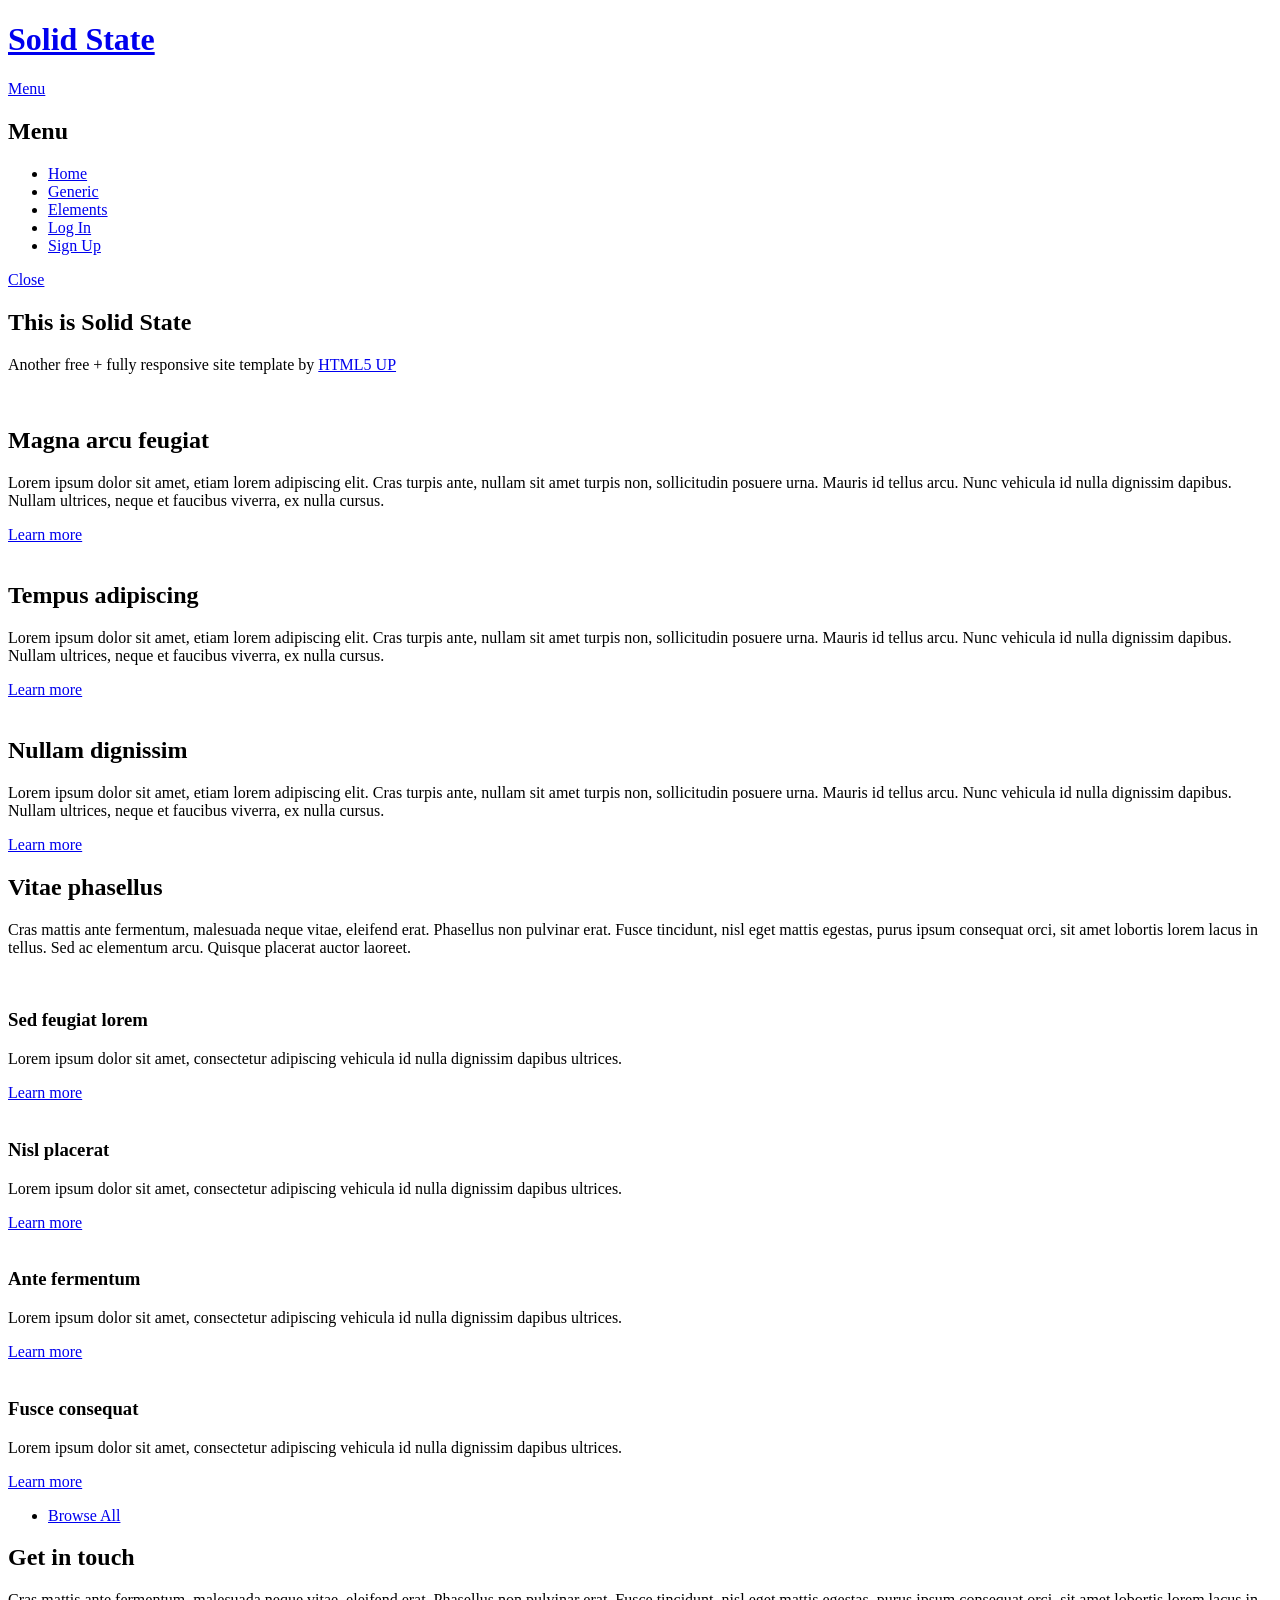
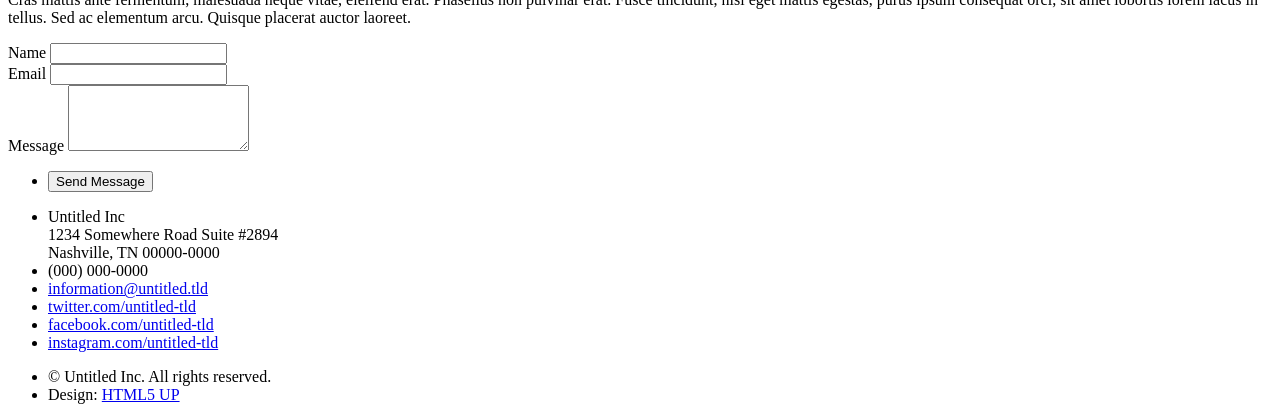
==== index.html @ f54aa900 "HTML5 UP Template hinzugefügt" ====
<!DOCTYPE HTML>
<!--
	Solid State by HTML5 UP
	html5up.net | @ajlkn
	Free for personal and commercial use under the CCA 3.0 license (html5up.net/license)
-->
<html>
	<head>
		<title>Solid State by HTML5 UP</title>
		<meta charset="utf-8" />
		<meta name="viewport" content="width=device-width, initial-scale=1, user-scalable=no" />
		<link rel="stylesheet" href="assets/css/main.css" />
		<noscript><link rel="stylesheet" href="assets/css/noscript.css" /></noscript>
	</head>
	<body class="is-preload">

		<!-- Page Wrapper -->
			<div id="page-wrapper">

				<!-- Header -->
					<header id="header" class="alt">
						<h1><a href="index.html">Solid State</a></h1>
						<nav>
							<a href="#menu">Menu</a>
						</nav>
					</header>

				<!-- Menu -->
					<nav id="menu">
						<div class="inner">
							<h2>Menu</h2>
							<ul class="links">
								<li><a href="index.html">Home</a></li>
								<li><a href="generic.html">Generic</a></li>
								<li><a href="elements.html">Elements</a></li>
								<li><a href="#">Log In</a></li>
								<li><a href="#">Sign Up</a></li>
							</ul>
							<a href="#" class="close">Close</a>
						</div>
					</nav>

				<!-- Banner -->
					<section id="banner">
						<div class="inner">
							<div class="logo"><span class="icon fa-gem"></span></div>
							<h2>This is Solid State</h2>
							<p>Another free + fully responsive site template by <a href="http://html5up.net">HTML5 UP</a></p>
						</div>
					</section>

				<!-- Wrapper -->
					<section id="wrapper">

						<!-- One -->
							<section id="one" class="wrapper spotlight style1">
								<div class="inner">
									<a href="#" class="image"><img src="images/pic01.jpg" alt="" /></a>
									<div class="content">
										<h2 class="major">Magna arcu feugiat</h2>
										<p>Lorem ipsum dolor sit amet, etiam lorem adipiscing elit. Cras turpis ante, nullam sit amet turpis non, sollicitudin posuere urna. Mauris id tellus arcu. Nunc vehicula id nulla dignissim dapibus. Nullam ultrices, neque et faucibus viverra, ex nulla cursus.</p>
										<a href="#" class="special">Learn more</a>
									</div>
								</div>
							</section>

						<!-- Two -->
							<section id="two" class="wrapper alt spotlight style2">
								<div class="inner">
									<a href="#" class="image"><img src="images/pic02.jpg" alt="" /></a>
									<div class="content">
										<h2 class="major">Tempus adipiscing</h2>
										<p>Lorem ipsum dolor sit amet, etiam lorem adipiscing elit. Cras turpis ante, nullam sit amet turpis non, sollicitudin posuere urna. Mauris id tellus arcu. Nunc vehicula id nulla dignissim dapibus. Nullam ultrices, neque et faucibus viverra, ex nulla cursus.</p>
										<a href="#" class="special">Learn more</a>
									</div>
								</div>
							</section>

						<!-- Three -->
							<section id="three" class="wrapper spotlight style3">
								<div class="inner">
									<a href="#" class="image"><img src="images/pic03.jpg" alt="" /></a>
									<div class="content">
										<h2 class="major">Nullam dignissim</h2>
										<p>Lorem ipsum dolor sit amet, etiam lorem adipiscing elit. Cras turpis ante, nullam sit amet turpis non, sollicitudin posuere urna. Mauris id tellus arcu. Nunc vehicula id nulla dignissim dapibus. Nullam ultrices, neque et faucibus viverra, ex nulla cursus.</p>
										<a href="#" class="special">Learn more</a>
									</div>
								</div>
							</section>

						<!-- Four -->
							<section id="four" class="wrapper alt style1">
								<div class="inner">
									<h2 class="major">Vitae phasellus</h2>
									<p>Cras mattis ante fermentum, malesuada neque vitae, eleifend erat. Phasellus non pulvinar erat. Fusce tincidunt, nisl eget mattis egestas, purus ipsum consequat orci, sit amet lobortis lorem lacus in tellus. Sed ac elementum arcu. Quisque placerat auctor laoreet.</p>
									<section class="features">
										<article>
											<a href="#" class="image"><img src="images/pic04.jpg" alt="" /></a>
											<h3 class="major">Sed feugiat lorem</h3>
											<p>Lorem ipsum dolor sit amet, consectetur adipiscing vehicula id nulla dignissim dapibus ultrices.</p>
											<a href="#" class="special">Learn more</a>
										</article>
										<article>
											<a href="#" class="image"><img src="images/pic05.jpg" alt="" /></a>
											<h3 class="major">Nisl placerat</h3>
											<p>Lorem ipsum dolor sit amet, consectetur adipiscing vehicula id nulla dignissim dapibus ultrices.</p>
											<a href="#" class="special">Learn more</a>
										</article>
										<article>
											<a href="#" class="image"><img src="images/pic06.jpg" alt="" /></a>
											<h3 class="major">Ante fermentum</h3>
											<p>Lorem ipsum dolor sit amet, consectetur adipiscing vehicula id nulla dignissim dapibus ultrices.</p>
											<a href="#" class="special">Learn more</a>
										</article>
										<article>
											<a href="#" class="image"><img src="images/pic07.jpg" alt="" /></a>
											<h3 class="major">Fusce consequat</h3>
											<p>Lorem ipsum dolor sit amet, consectetur adipiscing vehicula id nulla dignissim dapibus ultrices.</p>
											<a href="#" class="special">Learn more</a>
										</article>
									</section>
									<ul class="actions">
										<li><a href="#" class="button">Browse All</a></li>
									</ul>
								</div>
							</section>

					</section>

				<!-- Footer -->
					<section id="footer">
						<div class="inner">
							<h2 class="major">Get in touch</h2>
							<p>Cras mattis ante fermentum, malesuada neque vitae, eleifend erat. Phasellus non pulvinar erat. Fusce tincidunt, nisl eget mattis egestas, purus ipsum consequat orci, sit amet lobortis lorem lacus in tellus. Sed ac elementum arcu. Quisque placerat auctor laoreet.</p>
							<form method="post" action="#">
								<div class="fields">
									<div class="field">
										<label for="name">Name</label>
										<input type="text" name="name" id="name" />
									</div>
									<div class="field">
										<label for="email">Email</label>
										<input type="email" name="email" id="email" />
									</div>
									<div class="field">
										<label for="message">Message</label>
										<textarea name="message" id="message" rows="4"></textarea>
									</div>
								</div>
								<ul class="actions">
									<li><input type="submit" value="Send Message" /></li>
								</ul>
							</form>
							<ul class="contact">
								<li class="icon solid fa-home">
									Untitled Inc<br />
									1234 Somewhere Road Suite #2894<br />
									Nashville, TN 00000-0000
								</li>
								<li class="icon solid fa-phone">(000) 000-0000</li>
								<li class="icon solid fa-envelope"><a href="#">information@untitled.tld</a></li>
								<li class="icon brands fa-twitter"><a href="#">twitter.com/untitled-tld</a></li>
								<li class="icon brands fa-facebook-f"><a href="#">facebook.com/untitled-tld</a></li>
								<li class="icon brands fa-instagram"><a href="#">instagram.com/untitled-tld</a></li>
							</ul>
							<ul class="copyright">
								<li>&copy; Untitled Inc. All rights reserved.</li><li>Design: <a href="http://html5up.net">HTML5 UP</a></li>
							</ul>
						</div>
					</section>

			</div>

		<!-- Scripts -->
			<script src="assets/js/jquery.min.js"></script>
			<script src="assets/js/jquery.scrollex.min.js"></script>
			<script src="assets/js/browser.min.js"></script>
			<script src="assets/js/breakpoints.min.js"></script>
			<script src="assets/js/util.js"></script>
			<script src="assets/js/main.js"></script>

	</body>
</html>
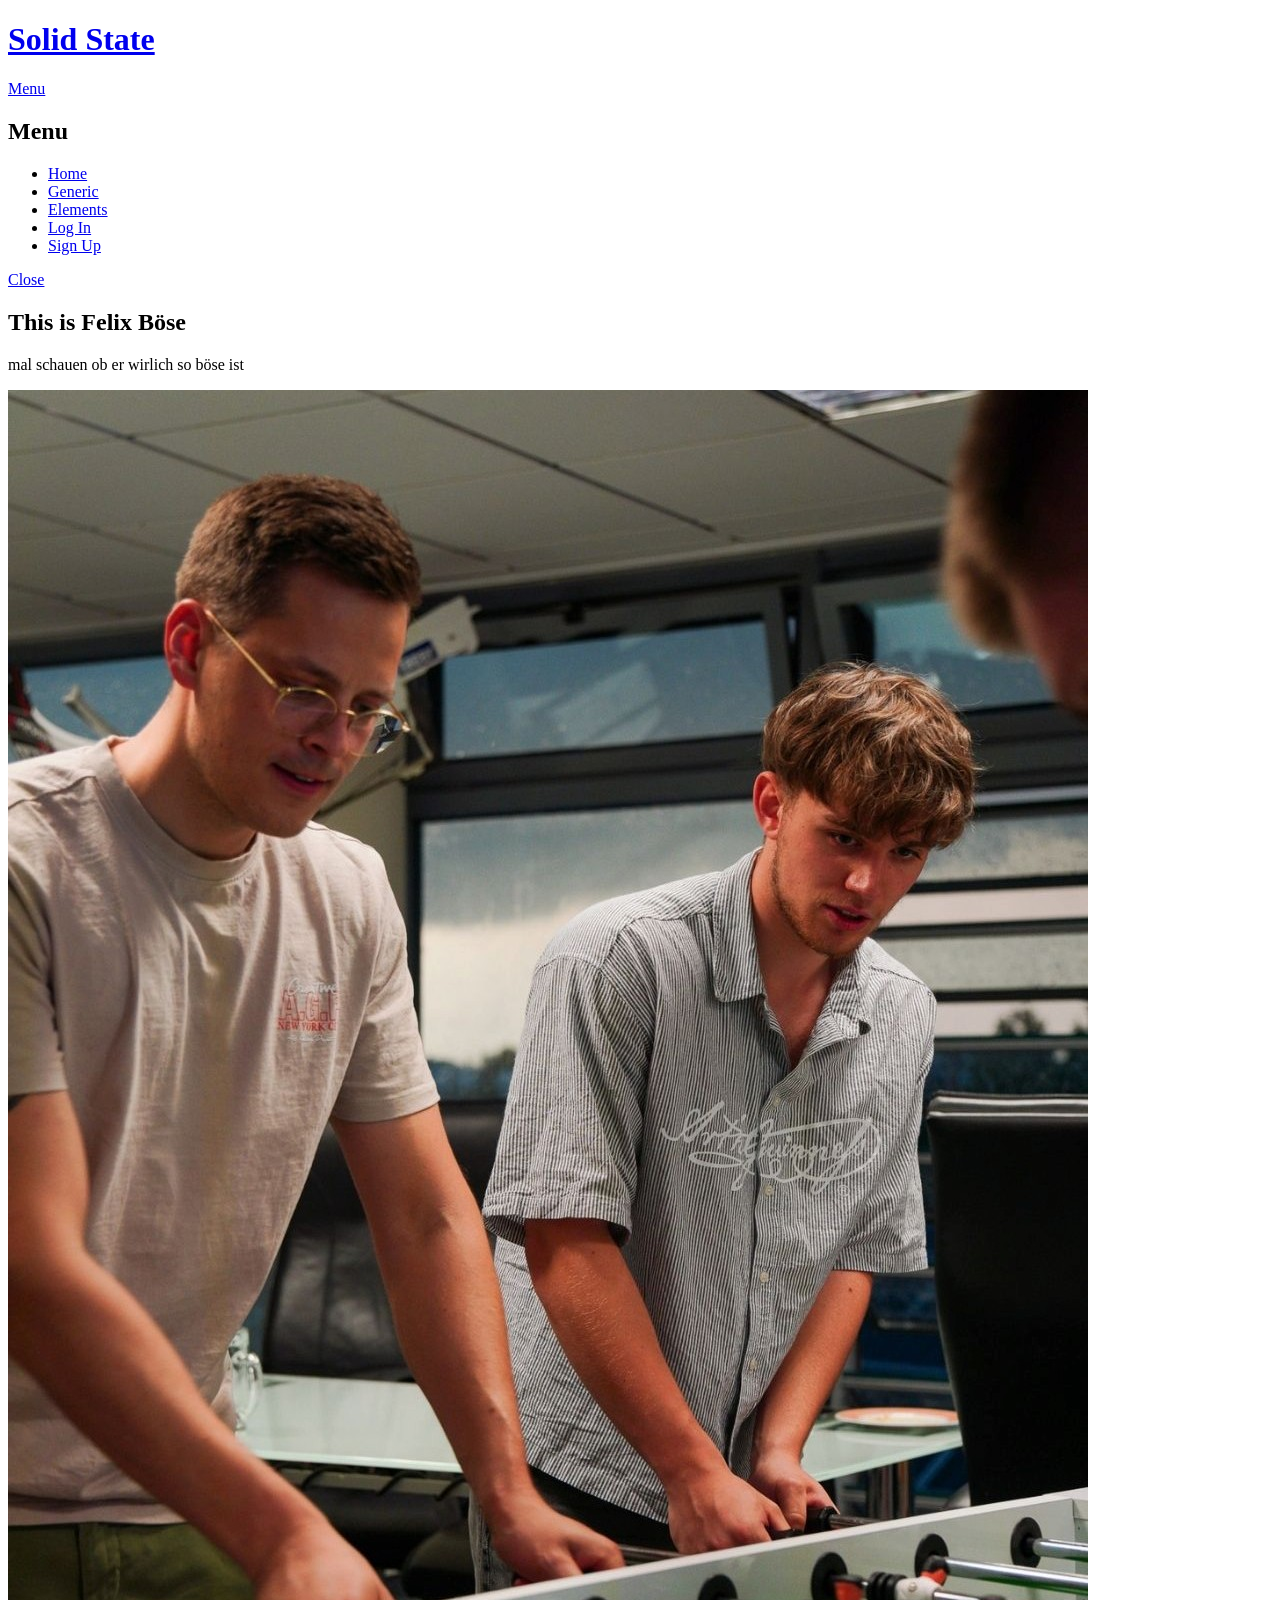
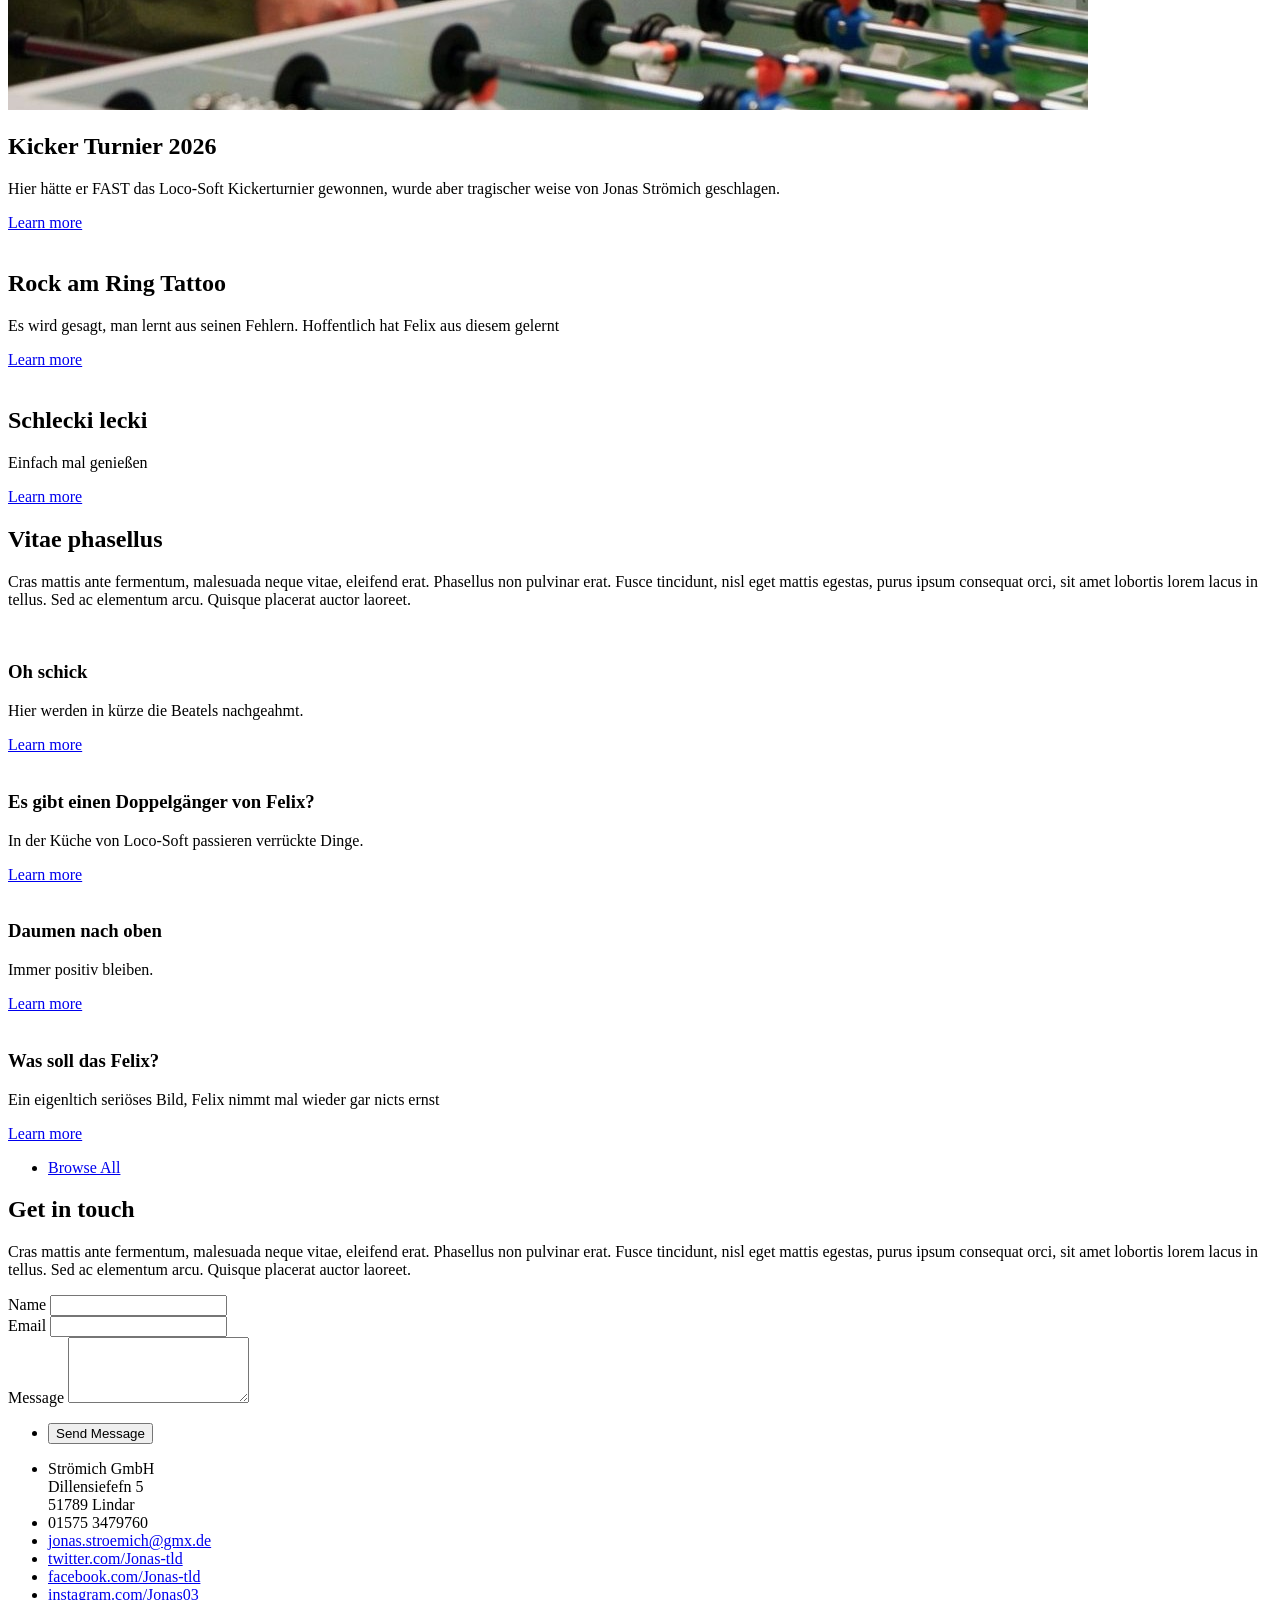
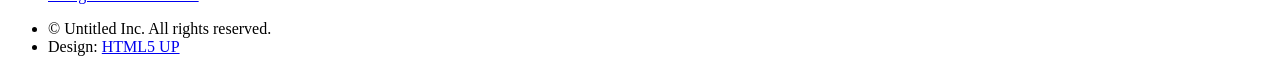
==== commit ea0458f4: "Meine Website um Felix aktualisiert" ====
--- a/index.html
+++ b/index.html
@@ -44,8 +44,8 @@
 					<section id="banner">
 						<div class="inner">
 							<div class="logo"><span class="icon fa-gem"></span></div>
-							<h2>This is Solid State</h2>
-							<p>Another free + fully responsive site template by <a href="http://html5up.net">HTML5 UP</a></p>
+							<h2>This is Felix Böse</h2>
+							<p>mal schauen ob er wirlich so böse ist </a></p>
 						</div>
 					</section>
 
@@ -55,10 +55,10 @@
 						<!-- One -->
 							<section id="one" class="wrapper spotlight style1">
 								<div class="inner">
-									<a href="#" class="image"><img src="images/pic01.jpg" alt="" /></a>
+									<a href="#" class="image"><img src="images/kicker.jpeg" alt="" /></a>
 									<div class="content">
-										<h2 class="major">Magna arcu feugiat</h2>
-										<p>Lorem ipsum dolor sit amet, etiam lorem adipiscing elit. Cras turpis ante, nullam sit amet turpis non, sollicitudin posuere urna. Mauris id tellus arcu. Nunc vehicula id nulla dignissim dapibus. Nullam ultrices, neque et faucibus viverra, ex nulla cursus.</p>
+										<h2 class="major">Kicker Turnier 2026</h2>
+										<p>Hier hätte er FAST das Loco-Soft Kickerturnier gewonnen, wurde aber tragischer weise von Jonas Strömich geschlagen.</p>
 										<a href="#" class="special">Learn more</a>
 									</div>
 								</div>
@@ -67,10 +67,10 @@
 						<!-- Two -->
 							<section id="two" class="wrapper alt spotlight style2">
 								<div class="inner">
-									<a href="#" class="image"><img src="images/pic02.jpg" alt="" /></a>
+									<a href="#" class="image"><img src="images/tatto.jpg" alt="" /></a>
 									<div class="content">
-										<h2 class="major">Tempus adipiscing</h2>
-										<p>Lorem ipsum dolor sit amet, etiam lorem adipiscing elit. Cras turpis ante, nullam sit amet turpis non, sollicitudin posuere urna. Mauris id tellus arcu. Nunc vehicula id nulla dignissim dapibus. Nullam ultrices, neque et faucibus viverra, ex nulla cursus.</p>
+										<h2 class="major">Rock am Ring Tattoo</h2>
+										<p>Es wird gesagt, man lernt aus seinen Fehlern. Hoffentlich hat Felix aus diesem gelernt</p>
 										<a href="#" class="special">Learn more</a>
 									</div>
 								</div>
@@ -79,10 +79,10 @@
 						<!-- Three -->
 							<section id="three" class="wrapper spotlight style3">
 								<div class="inner">
-									<a href="#" class="image"><img src="images/pic03.jpg" alt="" /></a>
+									<a href="#" class="image"><img src="images/schlecki.jpg" alt="" /></a>
 									<div class="content">
-										<h2 class="major">Nullam dignissim</h2>
-										<p>Lorem ipsum dolor sit amet, etiam lorem adipiscing elit. Cras turpis ante, nullam sit amet turpis non, sollicitudin posuere urna. Mauris id tellus arcu. Nunc vehicula id nulla dignissim dapibus. Nullam ultrices, neque et faucibus viverra, ex nulla cursus.</p>
+										<h2 class="major">Schlecki lecki</h2>
+										<p>Einfach mal genießen</p>
 										<a href="#" class="special">Learn more</a>
 									</div>
 								</div>
@@ -95,27 +95,27 @@
 									<p>Cras mattis ante fermentum, malesuada neque vitae, eleifend erat. Phasellus non pulvinar erat. Fusce tincidunt, nisl eget mattis egestas, purus ipsum consequat orci, sit amet lobortis lorem lacus in tellus. Sed ac elementum arcu. Quisque placerat auctor laoreet.</p>
 									<section class="features">
 										<article>
-											<a href="#" class="image"><img src="images/pic04.jpg" alt="" /></a>
-											<h3 class="major">Sed feugiat lorem</h3>
-											<p>Lorem ipsum dolor sit amet, consectetur adipiscing vehicula id nulla dignissim dapibus ultrices.</p>
+											<a href="#" class="image"><img src="images/green.jpg" alt="" /></a>
+											<h3 class="major">Oh schick</h3>
+											<p>Hier werden in kürze die Beatels nachgeahmt.</p>
 											<a href="#" class="special">Learn more</a>
 										</article>
 										<article>
-											<a href="#" class="image"><img src="images/pic05.jpg" alt="" /></a>
-											<h3 class="major">Nisl placerat</h3>
-											<p>Lorem ipsum dolor sit amet, consectetur adipiscing vehicula id nulla dignissim dapibus ultrices.</p>
+											<a href="#" class="image"><img src="images/küche.jpg" alt="" /></a>
+											<h3 class="major">Es gibt einen Doppelgänger von Felix?</h3>
+											<p>In der Küche von Loco-Soft passieren verrückte Dinge.</p>
 											<a href="#" class="special">Learn more</a>
 										</article>
 										<article>
-											<a href="#" class="image"><img src="images/pic06.jpg" alt="" /></a>
-											<h3 class="major">Ante fermentum</h3>
-											<p>Lorem ipsum dolor sit amet, consectetur adipiscing vehicula id nulla dignissim dapibus ultrices.</p>
+											<a href="#" class="image"><img src="images/daumen.jpg" alt="" /></a>
+											<h3 class="major">Daumen nach oben</h3>
+											<p>Immer positiv bleiben.</p>
 											<a href="#" class="special">Learn more</a>
 										</article>
 										<article>
-											<a href="#" class="image"><img src="images/pic07.jpg" alt="" /></a>
-											<h3 class="major">Fusce consequat</h3>
-											<p>Lorem ipsum dolor sit amet, consectetur adipiscing vehicula id nulla dignissim dapibus ultrices.</p>
+											<a href="#" class="image"><img src="images/weihnachten.jpg" alt="" /></a>
+											<h3 class="major">Was soll das Felix?</h3>
+											<p>Ein eigenltich seriöses Bild, Felix nimmt mal wieder gar nicts ernst</p>
 											<a href="#" class="special">Learn more</a>
 										</article>
 									</section>
@@ -153,15 +153,15 @@
 							</form>
 							<ul class="contact">
 								<li class="icon solid fa-home">
-									Untitled Inc<br />
-									1234 Somewhere Road Suite #2894<br />
-									Nashville, TN 00000-0000
+									Strömich GmbH<br />
+									Dillensiefefn 5<br />
+									51789 Lindar
 								</li>
-								<li class="icon solid fa-phone">(000) 000-0000</li>
-								<li class="icon solid fa-envelope"><a href="#">information@untitled.tld</a></li>
-								<li class="icon brands fa-twitter"><a href="#">twitter.com/untitled-tld</a></li>
-								<li class="icon brands fa-facebook-f"><a href="#">facebook.com/untitled-tld</a></li>
-								<li class="icon brands fa-instagram"><a href="#">instagram.com/untitled-tld</a></li>
+								<li class="icon solid fa-phone">01575 3479760</li>
+								<li class="icon solid fa-envelope"><a href="#">jonas.stroemich@gmx.de</a></li>
+								<li class="icon brands fa-twitter"><a href="#">twitter.com/Jonas-tld</a></li>
+								<li class="icon brands fa-facebook-f"><a href="#">facebook.com/Jonas-tld</a></li>
+								<li class="icon brands fa-instagram"><a href="#">instagram.com/Jonas03</a></li>
 							</ul>
 							<ul class="copyright">
 								<li>&copy; Untitled Inc. All rights reserved.</li><li>Design: <a href="http://html5up.net">HTML5 UP</a></li>
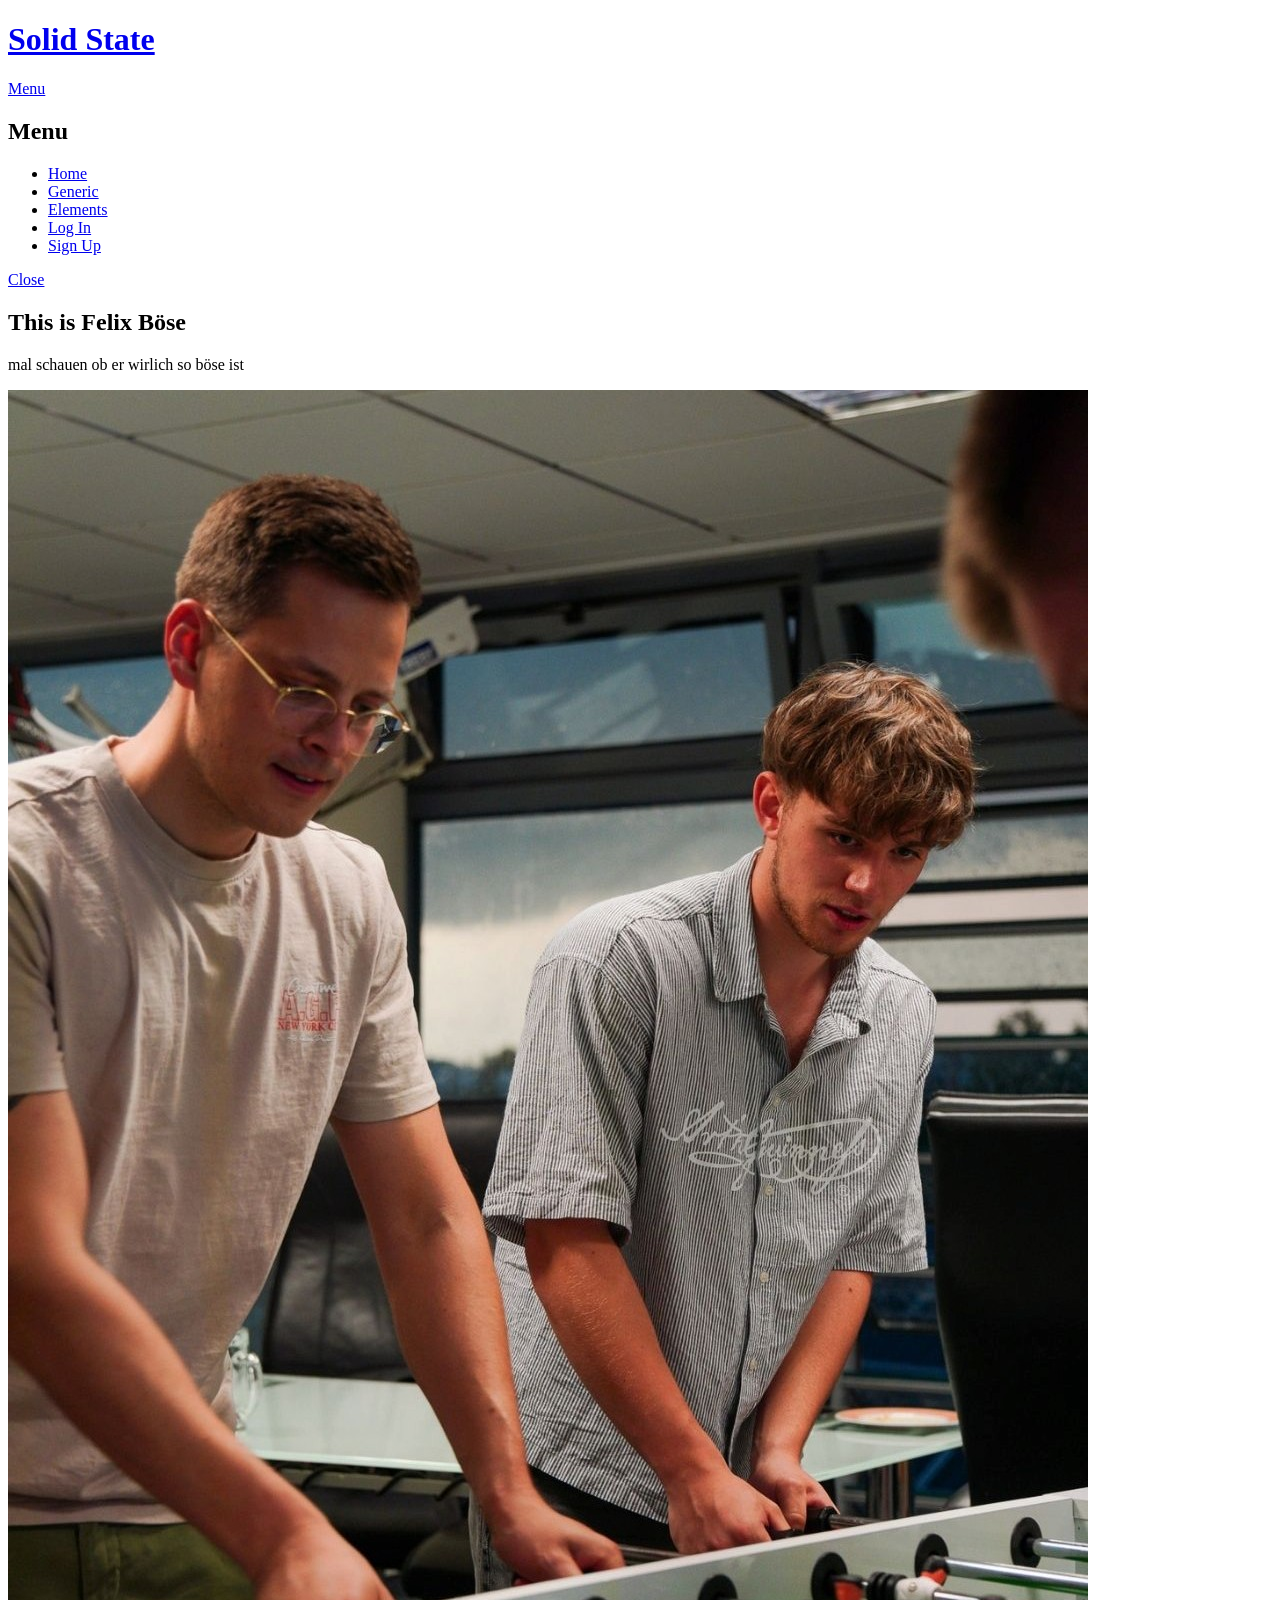
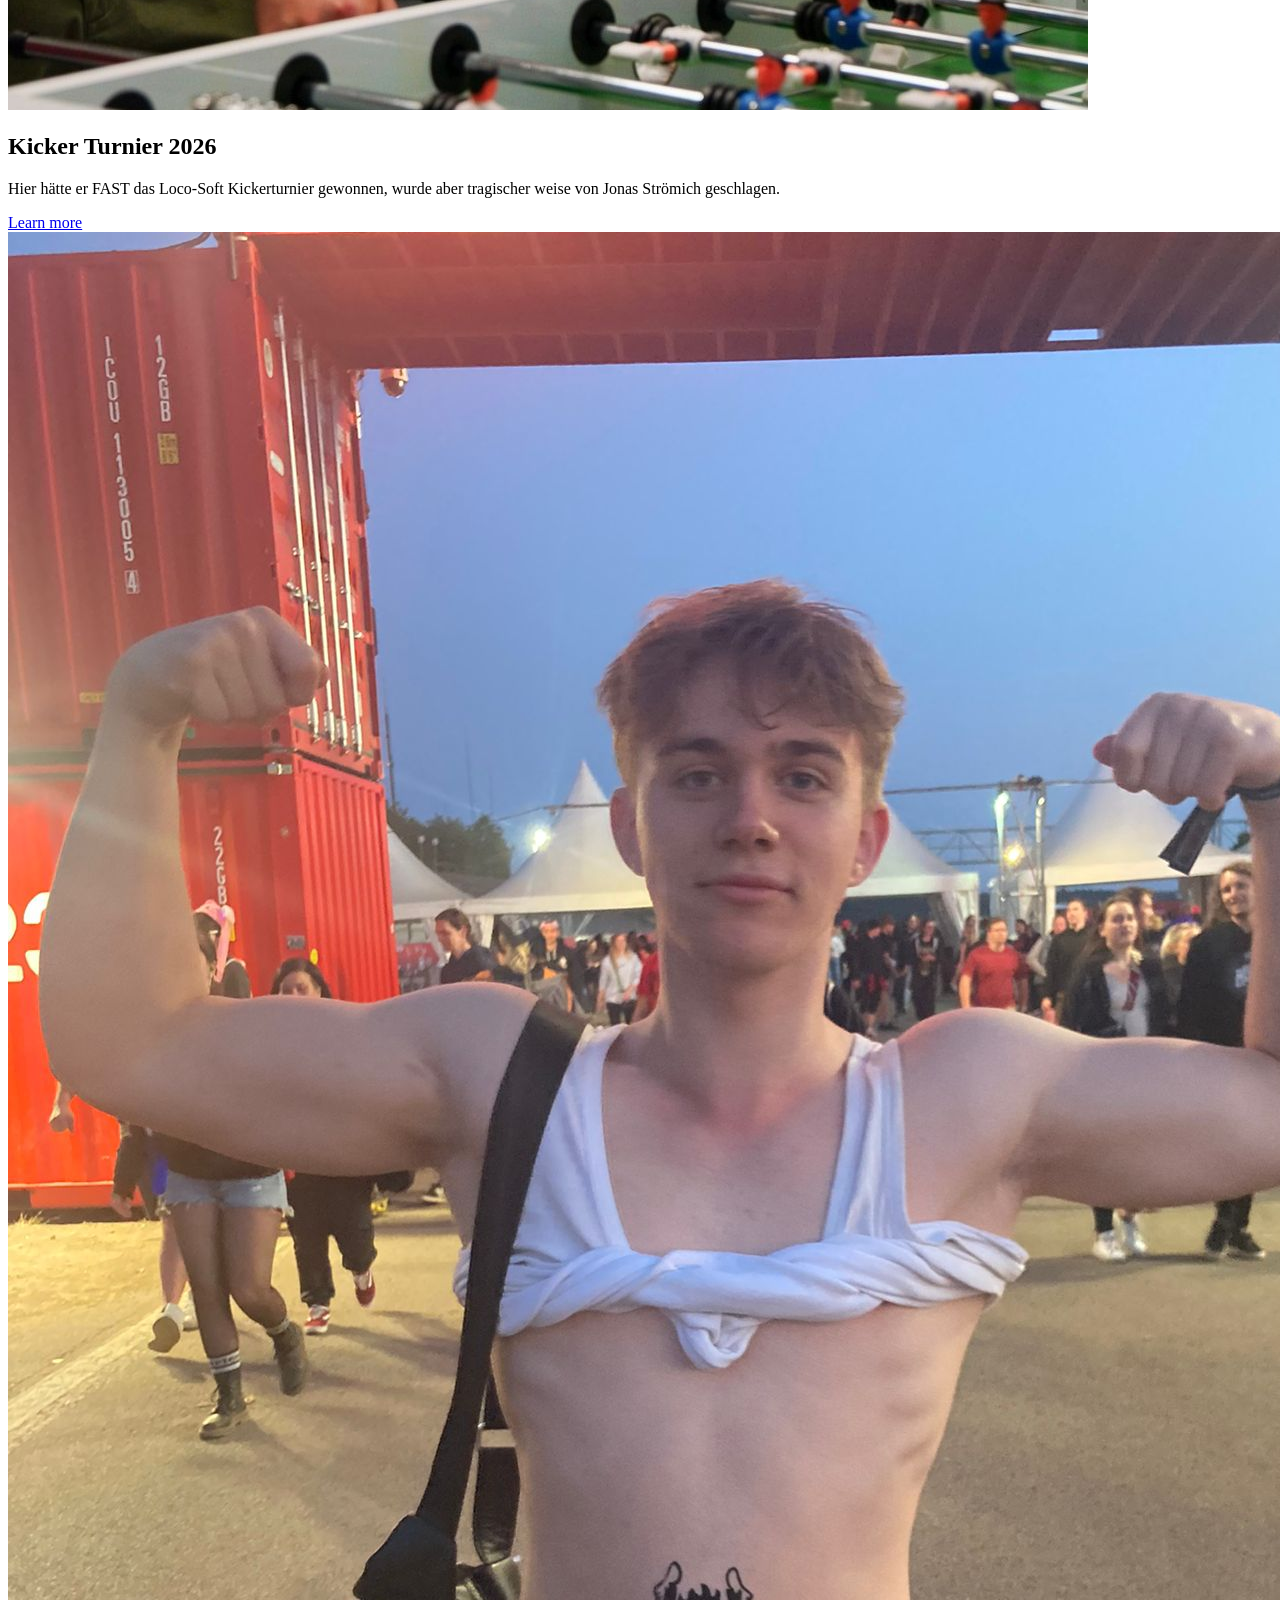
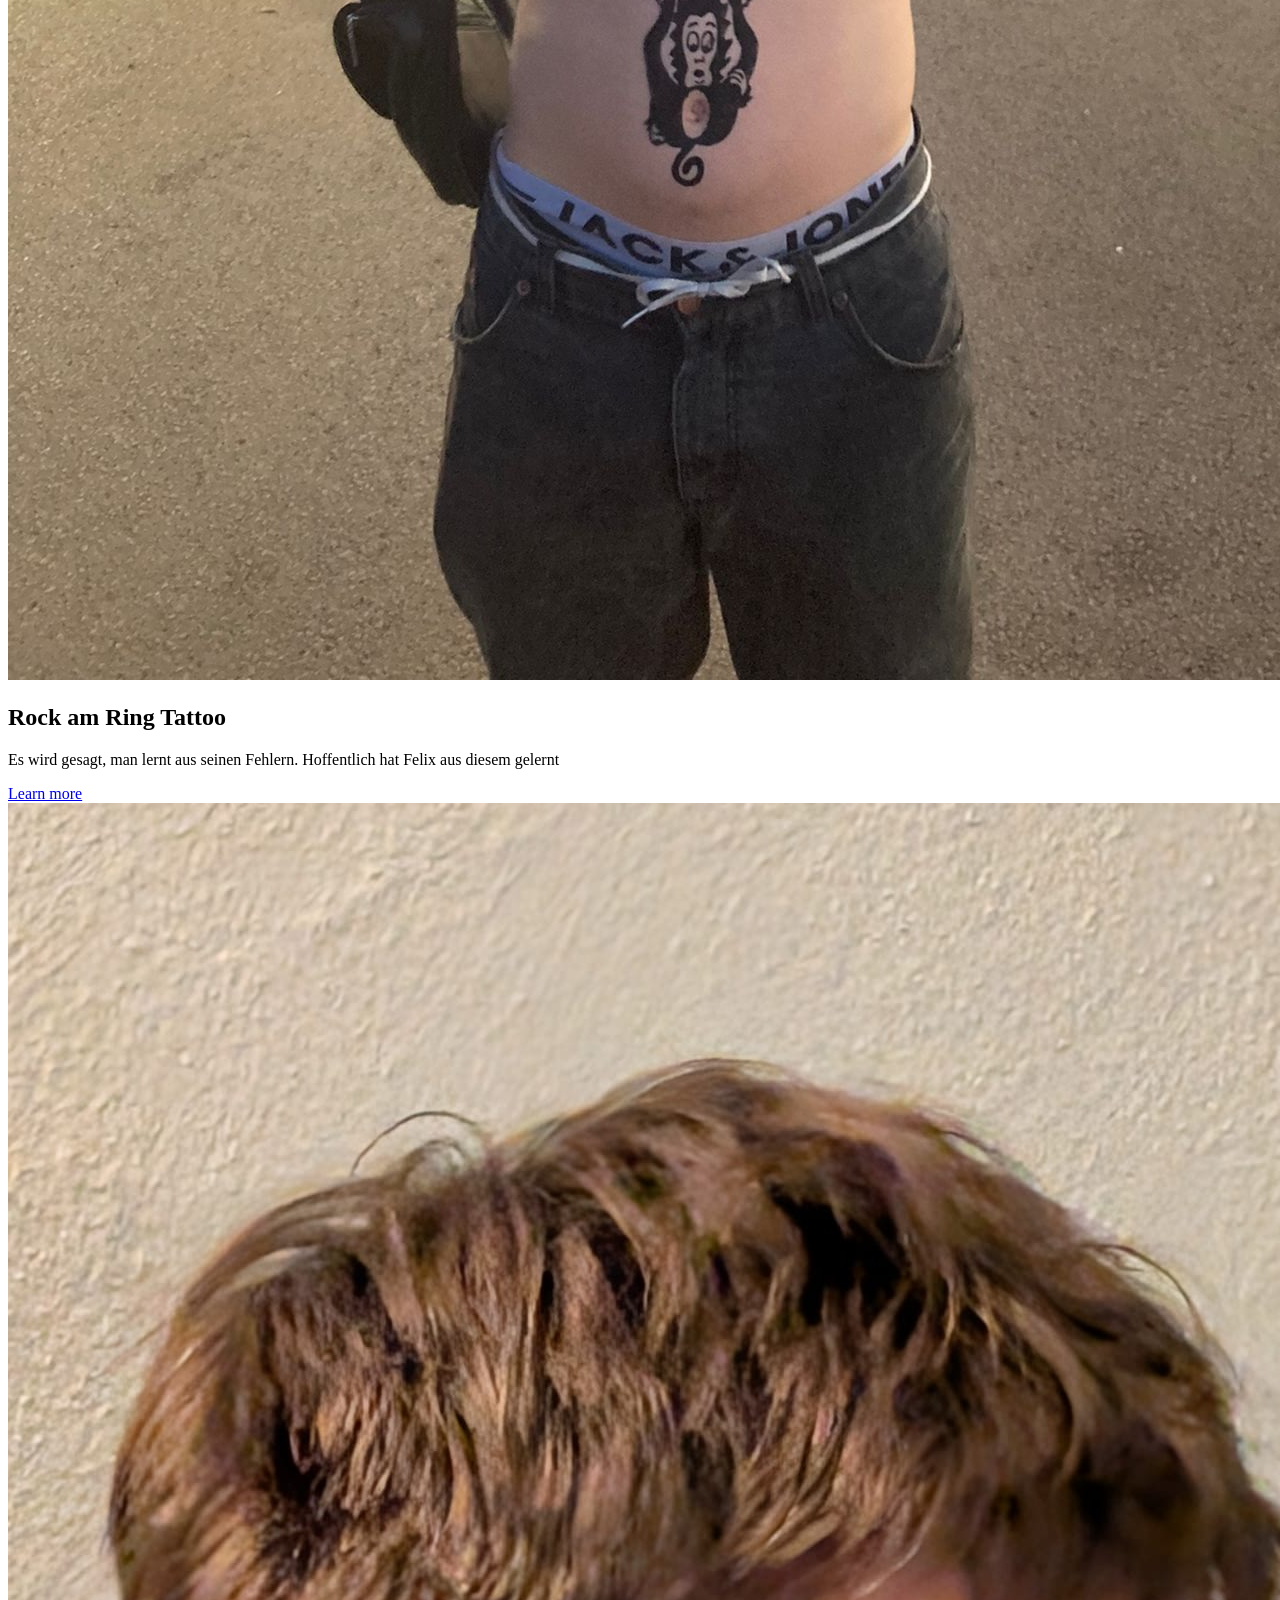
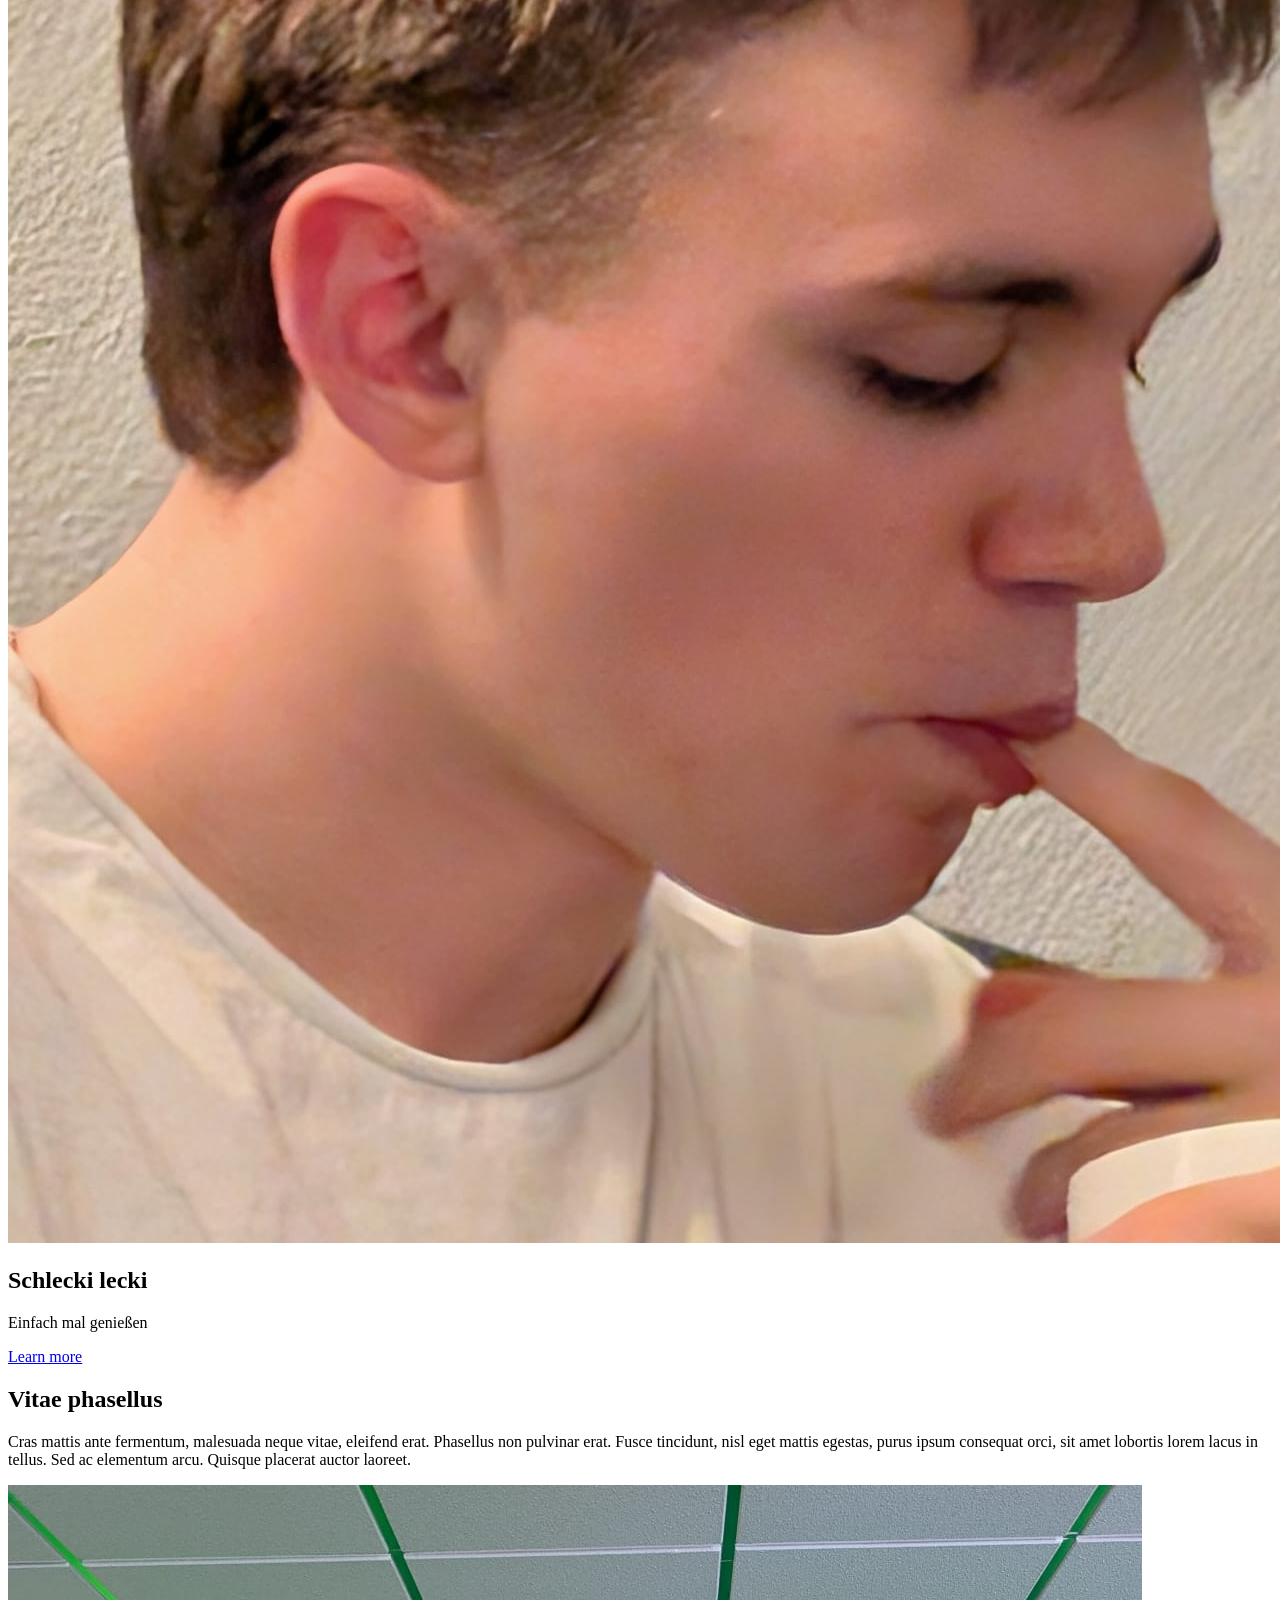
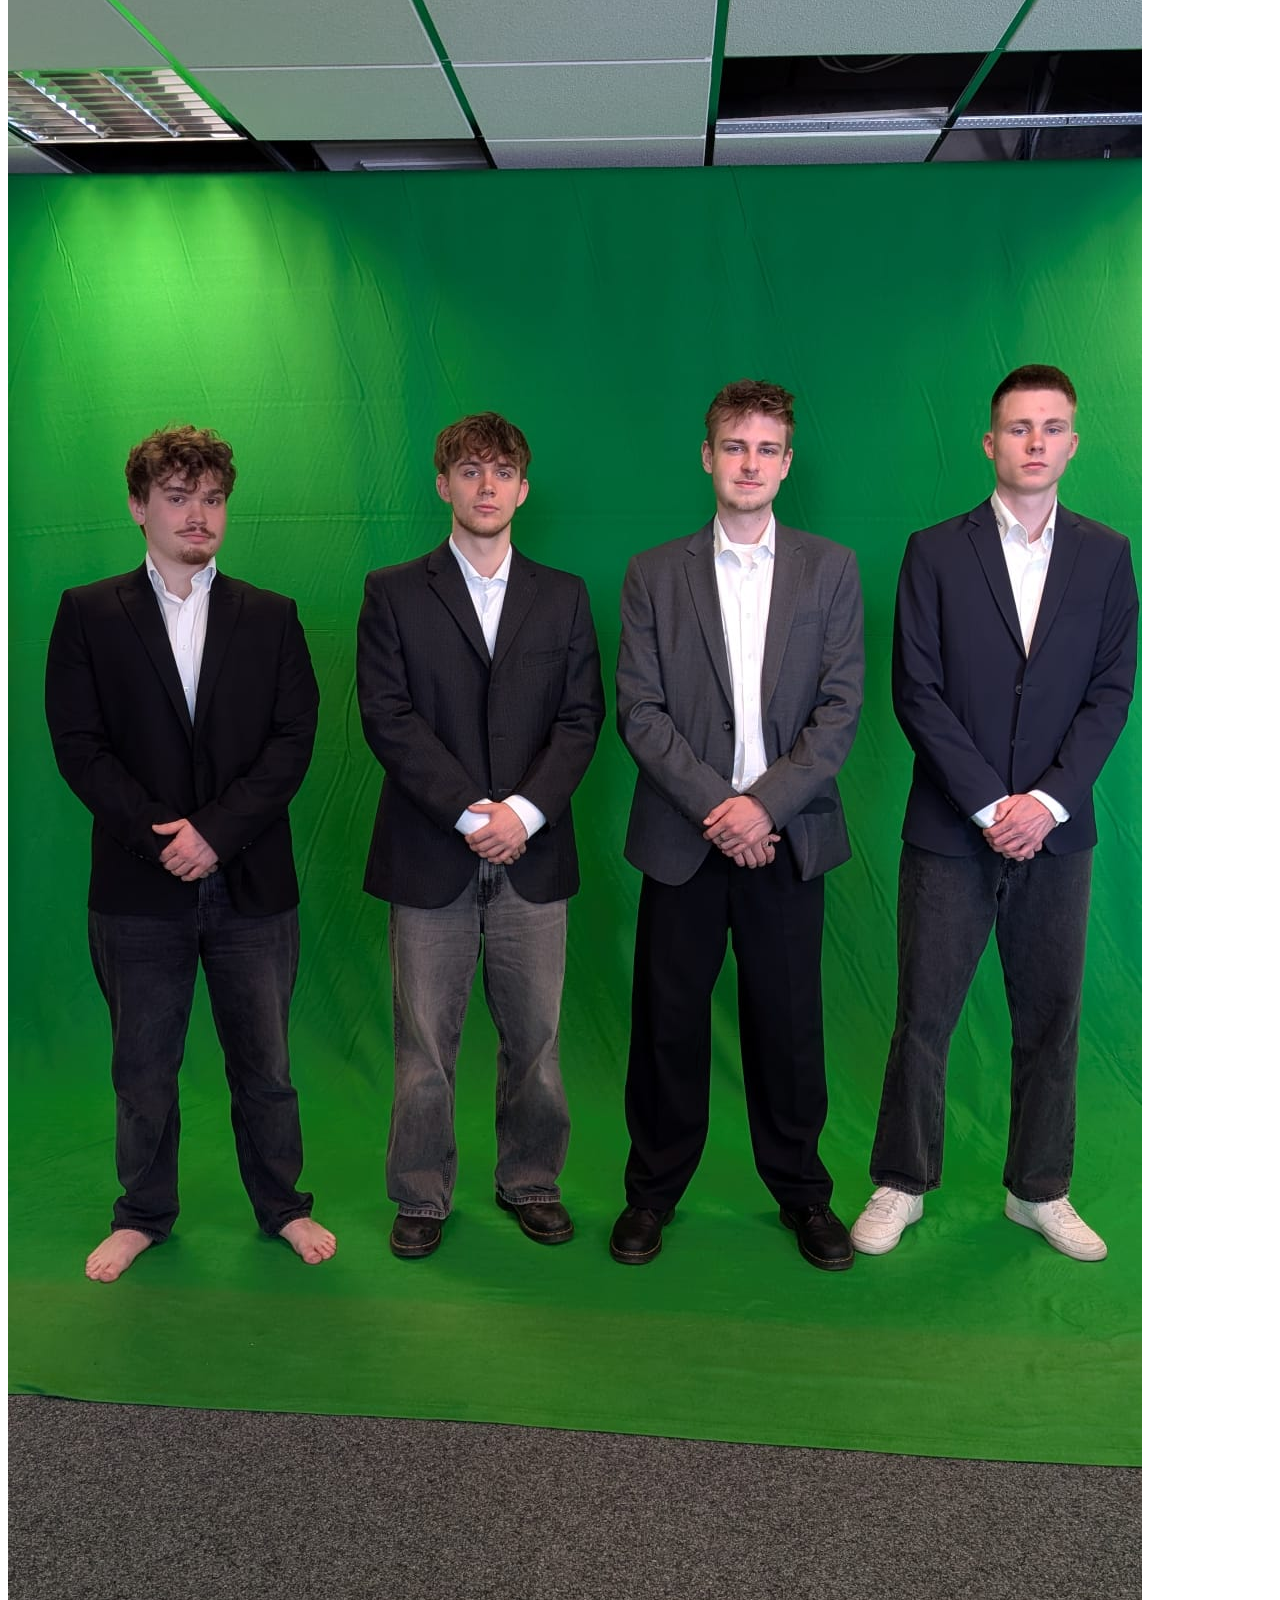
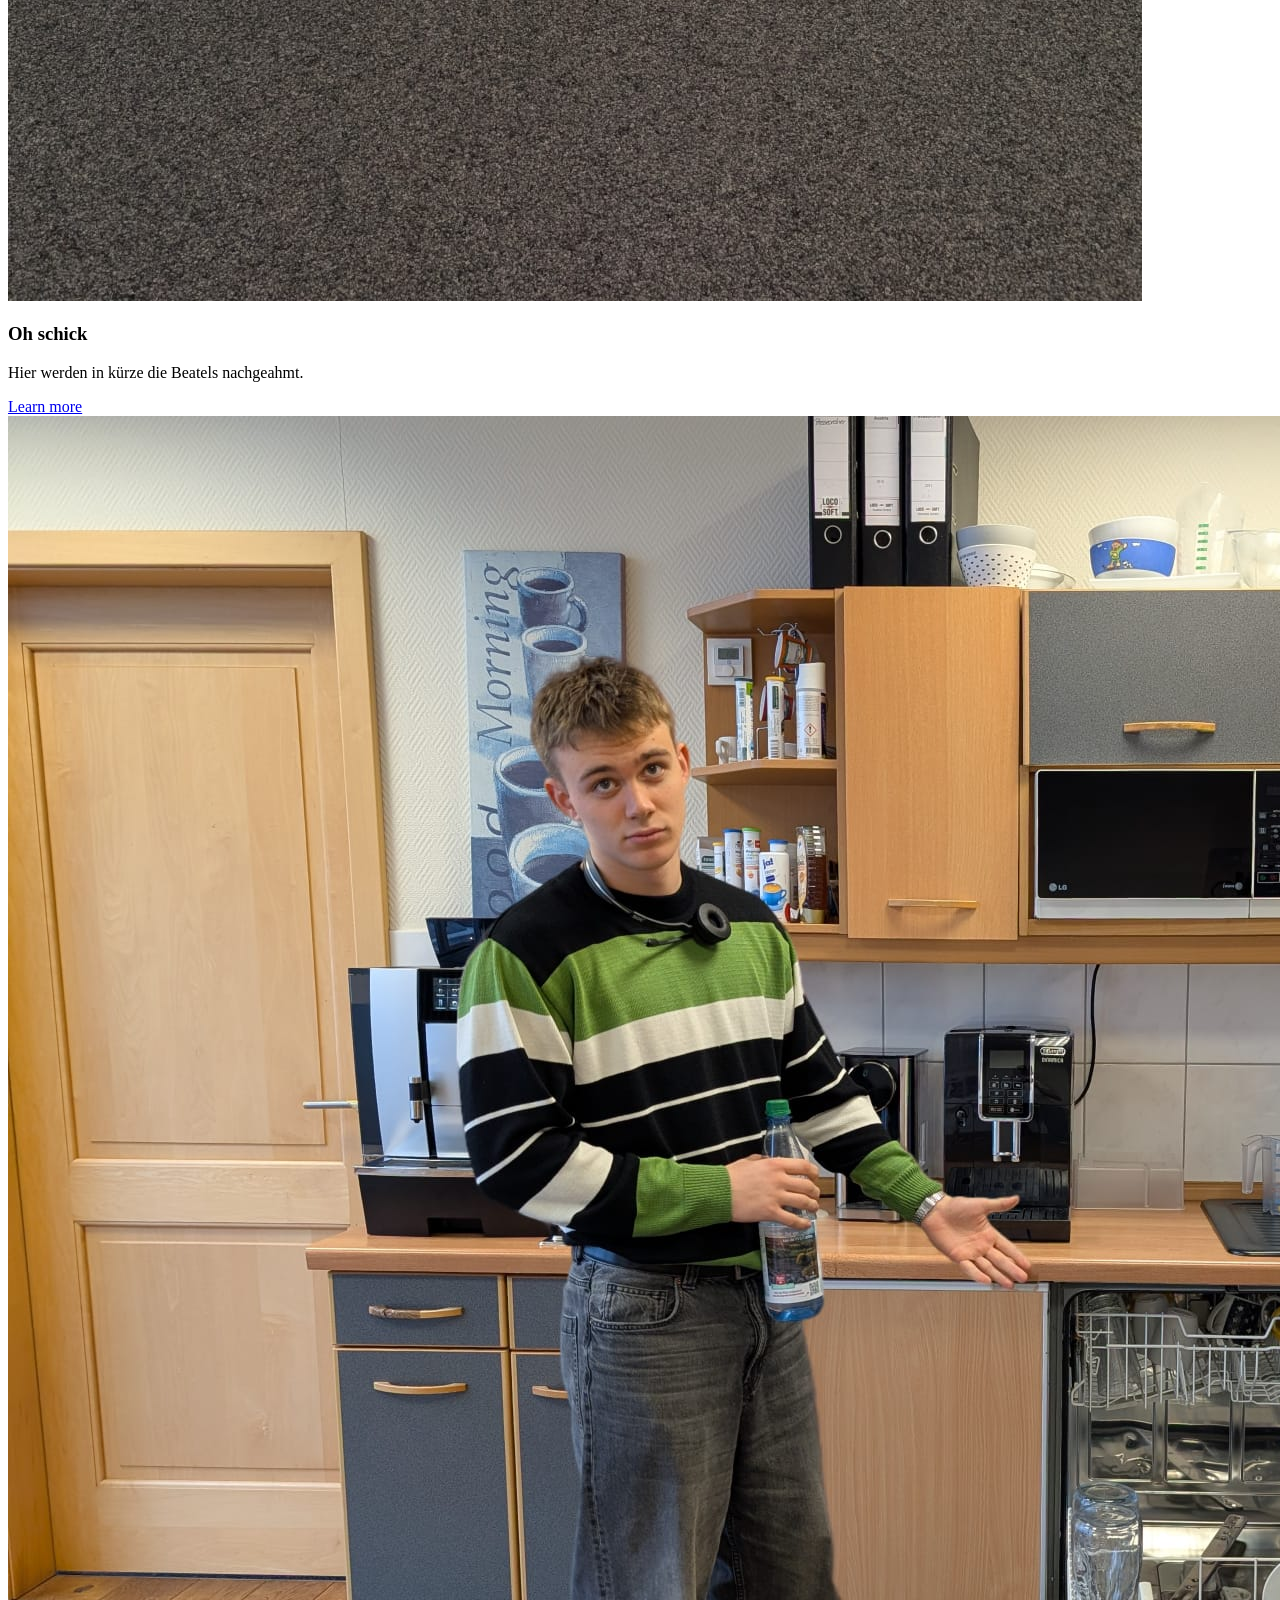
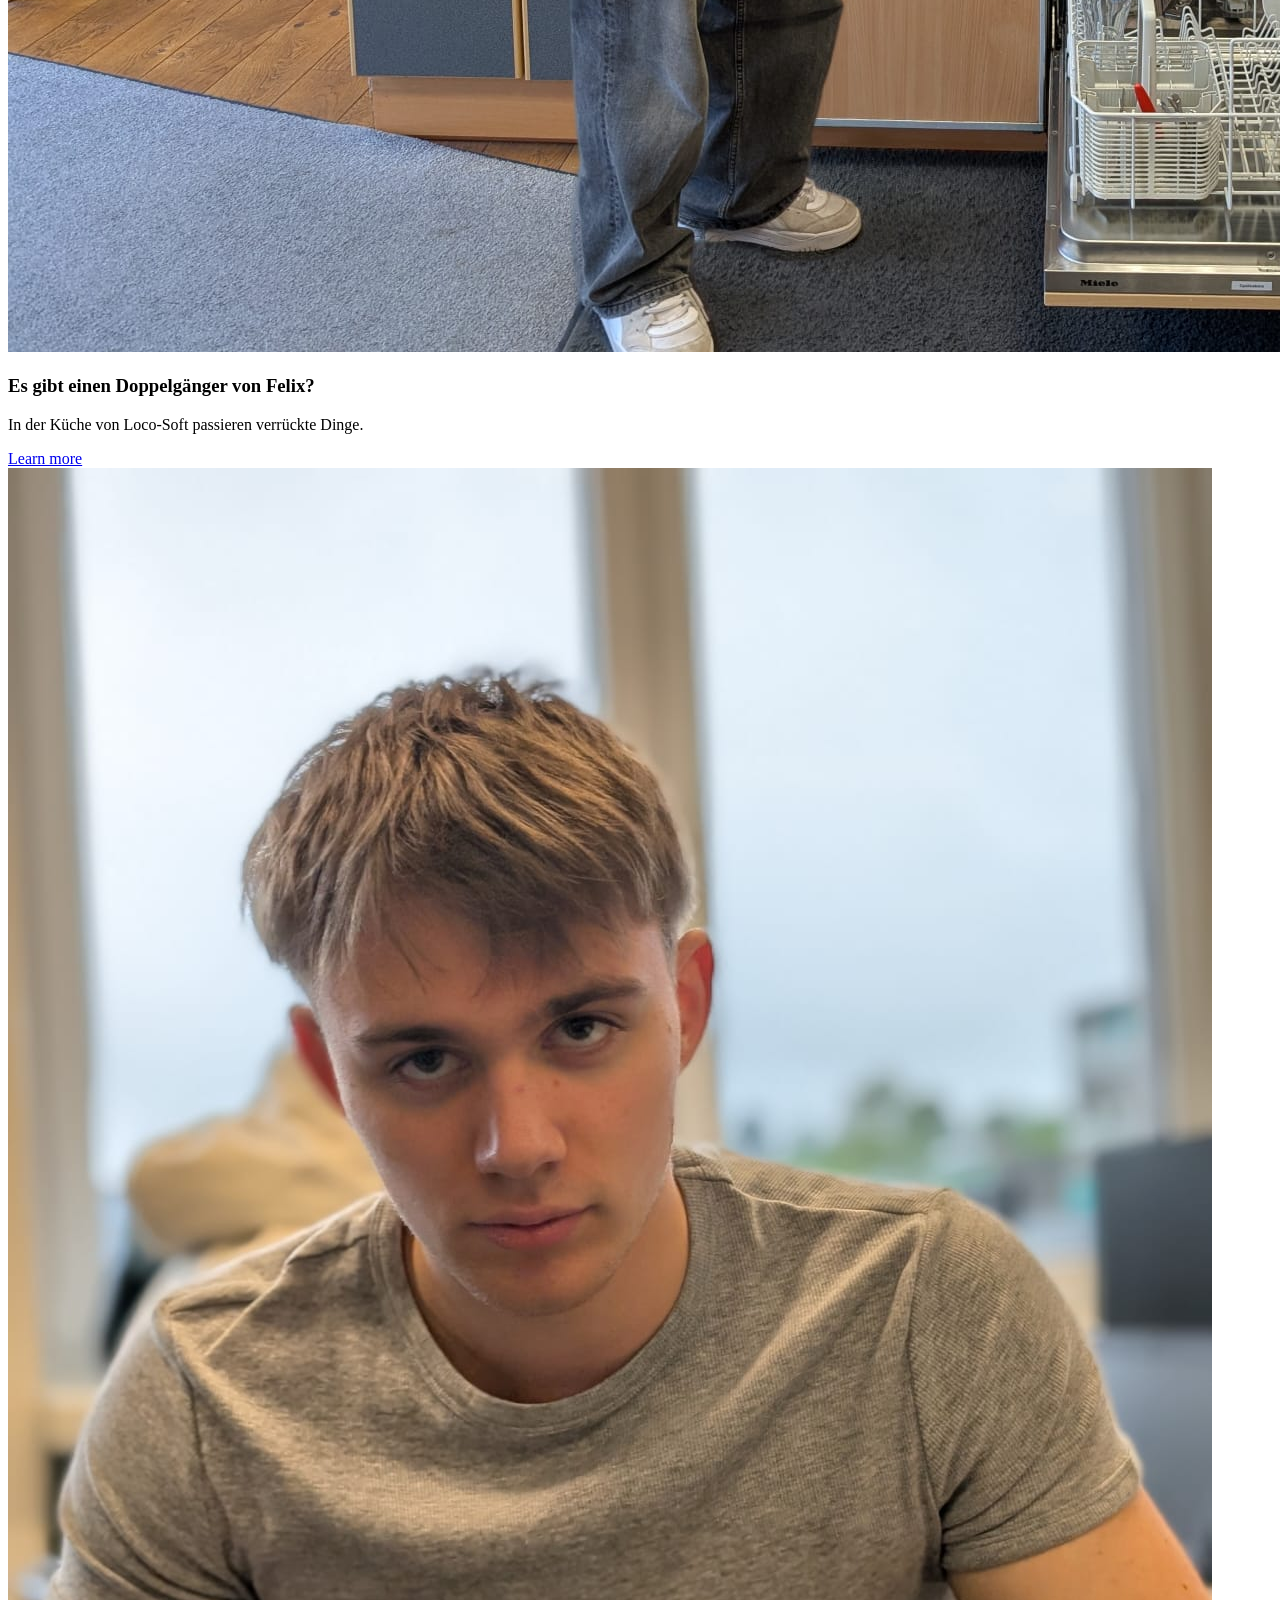
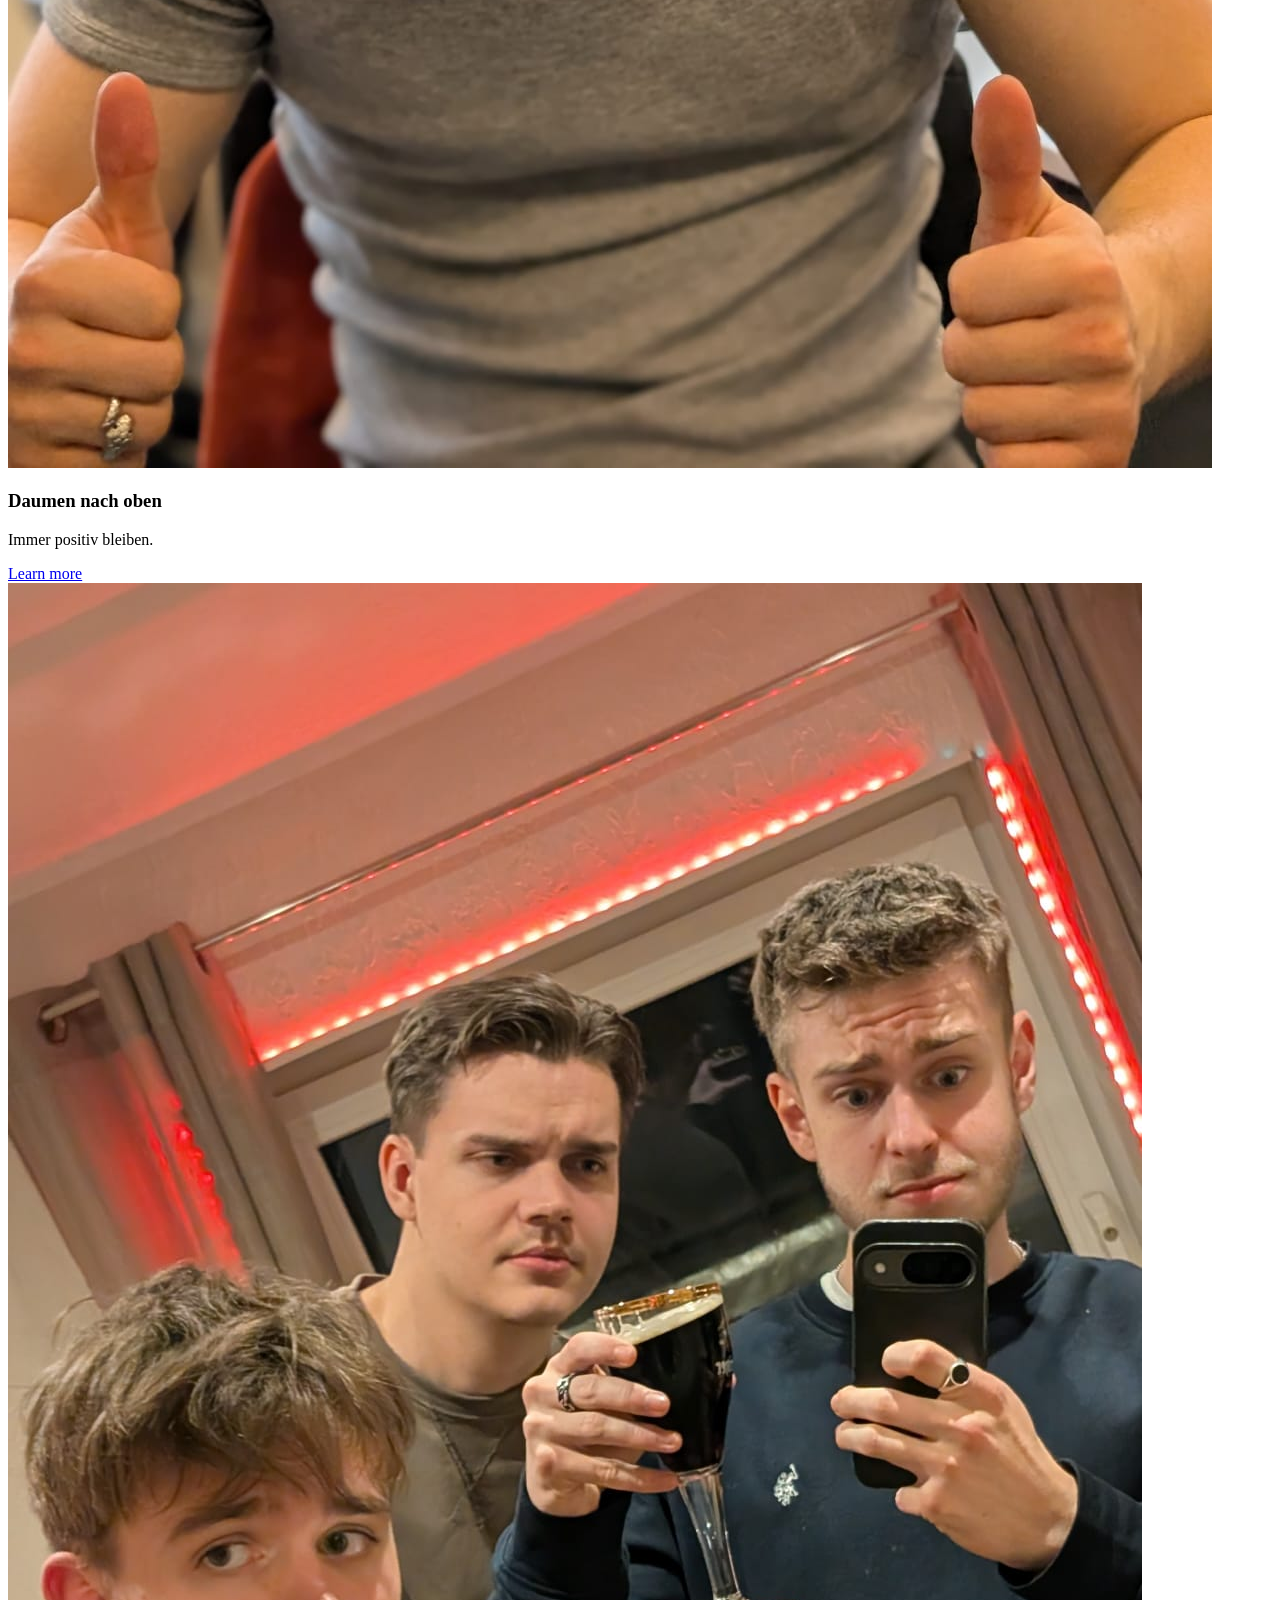
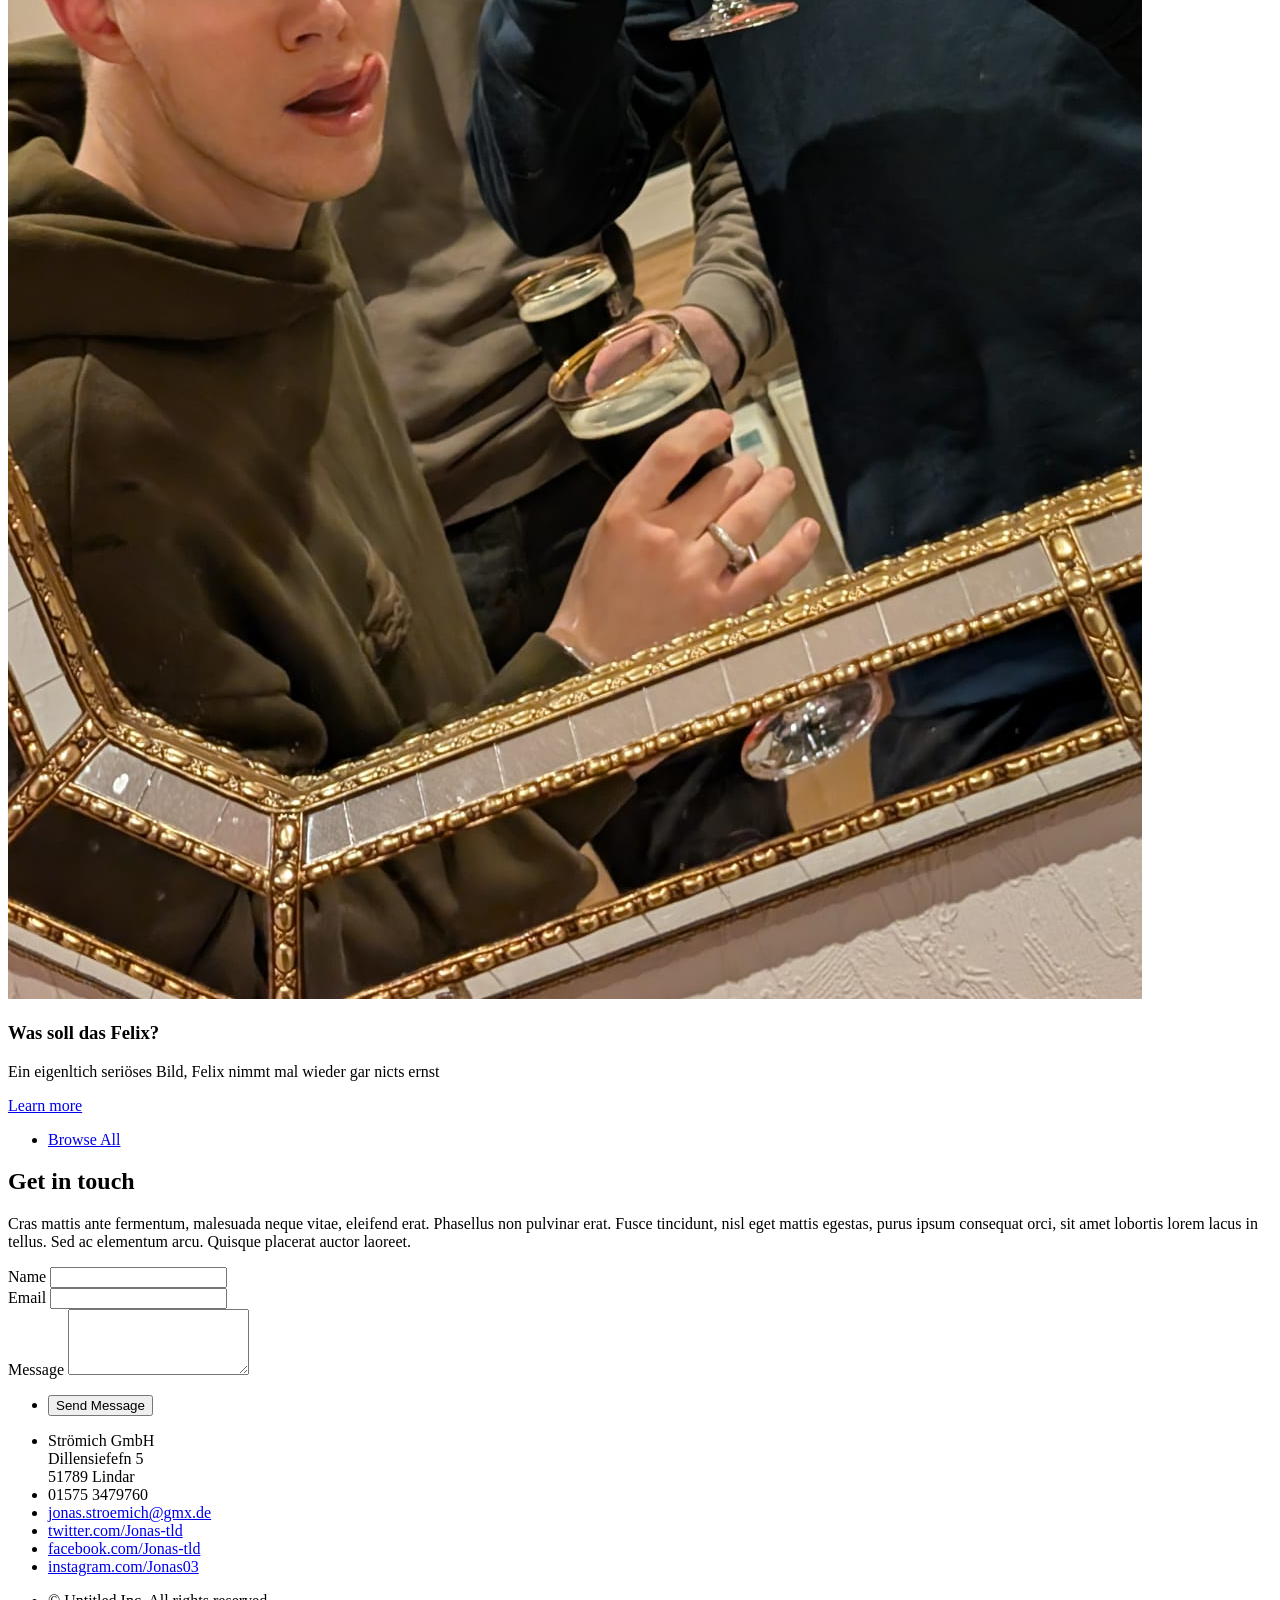
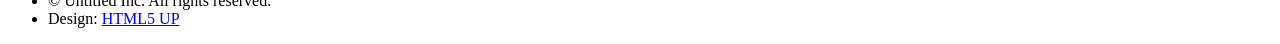
==== commit dc961c02: "Bilder Endungen" ====
--- a/index.html
+++ b/index.html
@@ -67,7 +67,7 @@
 						<!-- Two -->
 							<section id="two" class="wrapper alt spotlight style2">
 								<div class="inner">
-									<a href="#" class="image"><img src="images/tatto.jpg" alt="" /></a>
+									<a href="#" class="image"><img src="images/tatto.jpeg" alt="" /></a>
 									<div class="content">
 										<h2 class="major">Rock am Ring Tattoo</h2>
 										<p>Es wird gesagt, man lernt aus seinen Fehlern. Hoffentlich hat Felix aus diesem gelernt</p>
@@ -79,7 +79,7 @@
 						<!-- Three -->
 							<section id="three" class="wrapper spotlight style3">
 								<div class="inner">
-									<a href="#" class="image"><img src="images/schlecki.jpg" alt="" /></a>
+									<a href="#" class="image"><img src="images/schlecki.jpeg" alt="" /></a>
 									<div class="content">
 										<h2 class="major">Schlecki lecki</h2>
 										<p>Einfach mal genießen</p>
@@ -95,25 +95,25 @@
 									<p>Cras mattis ante fermentum, malesuada neque vitae, eleifend erat. Phasellus non pulvinar erat. Fusce tincidunt, nisl eget mattis egestas, purus ipsum consequat orci, sit amet lobortis lorem lacus in tellus. Sed ac elementum arcu. Quisque placerat auctor laoreet.</p>
 									<section class="features">
 										<article>
-											<a href="#" class="image"><img src="images/green.jpg" alt="" /></a>
+											<a href="#" class="image"><img src="images/green.jpeg" alt="" /></a>
 											<h3 class="major">Oh schick</h3>
 											<p>Hier werden in kürze die Beatels nachgeahmt.</p>
 											<a href="#" class="special">Learn more</a>
 										</article>
 										<article>
-											<a href="#" class="image"><img src="images/küche.jpg" alt="" /></a>
+											<a href="#" class="image"><img src="images/küche.jpeg" alt="" /></a>
 											<h3 class="major">Es gibt einen Doppelgänger von Felix?</h3>
 											<p>In der Küche von Loco-Soft passieren verrückte Dinge.</p>
 											<a href="#" class="special">Learn more</a>
 										</article>
 										<article>
-											<a href="#" class="image"><img src="images/daumen.jpg" alt="" /></a>
+											<a href="#" class="image"><img src="images/daumen.jpeg" alt="" /></a>
 											<h3 class="major">Daumen nach oben</h3>
 											<p>Immer positiv bleiben.</p>
 											<a href="#" class="special">Learn more</a>
 										</article>
 										<article>
-											<a href="#" class="image"><img src="images/weihnachten.jpg" alt="" /></a>
+											<a href="#" class="image"><img src="images/weihnachten.jpeg" alt="" /></a>
 											<h3 class="major">Was soll das Felix?</h3>
 											<p>Ein eigenltich seriöses Bild, Felix nimmt mal wieder gar nicts ernst</p>
 											<a href="#" class="special">Learn more</a>
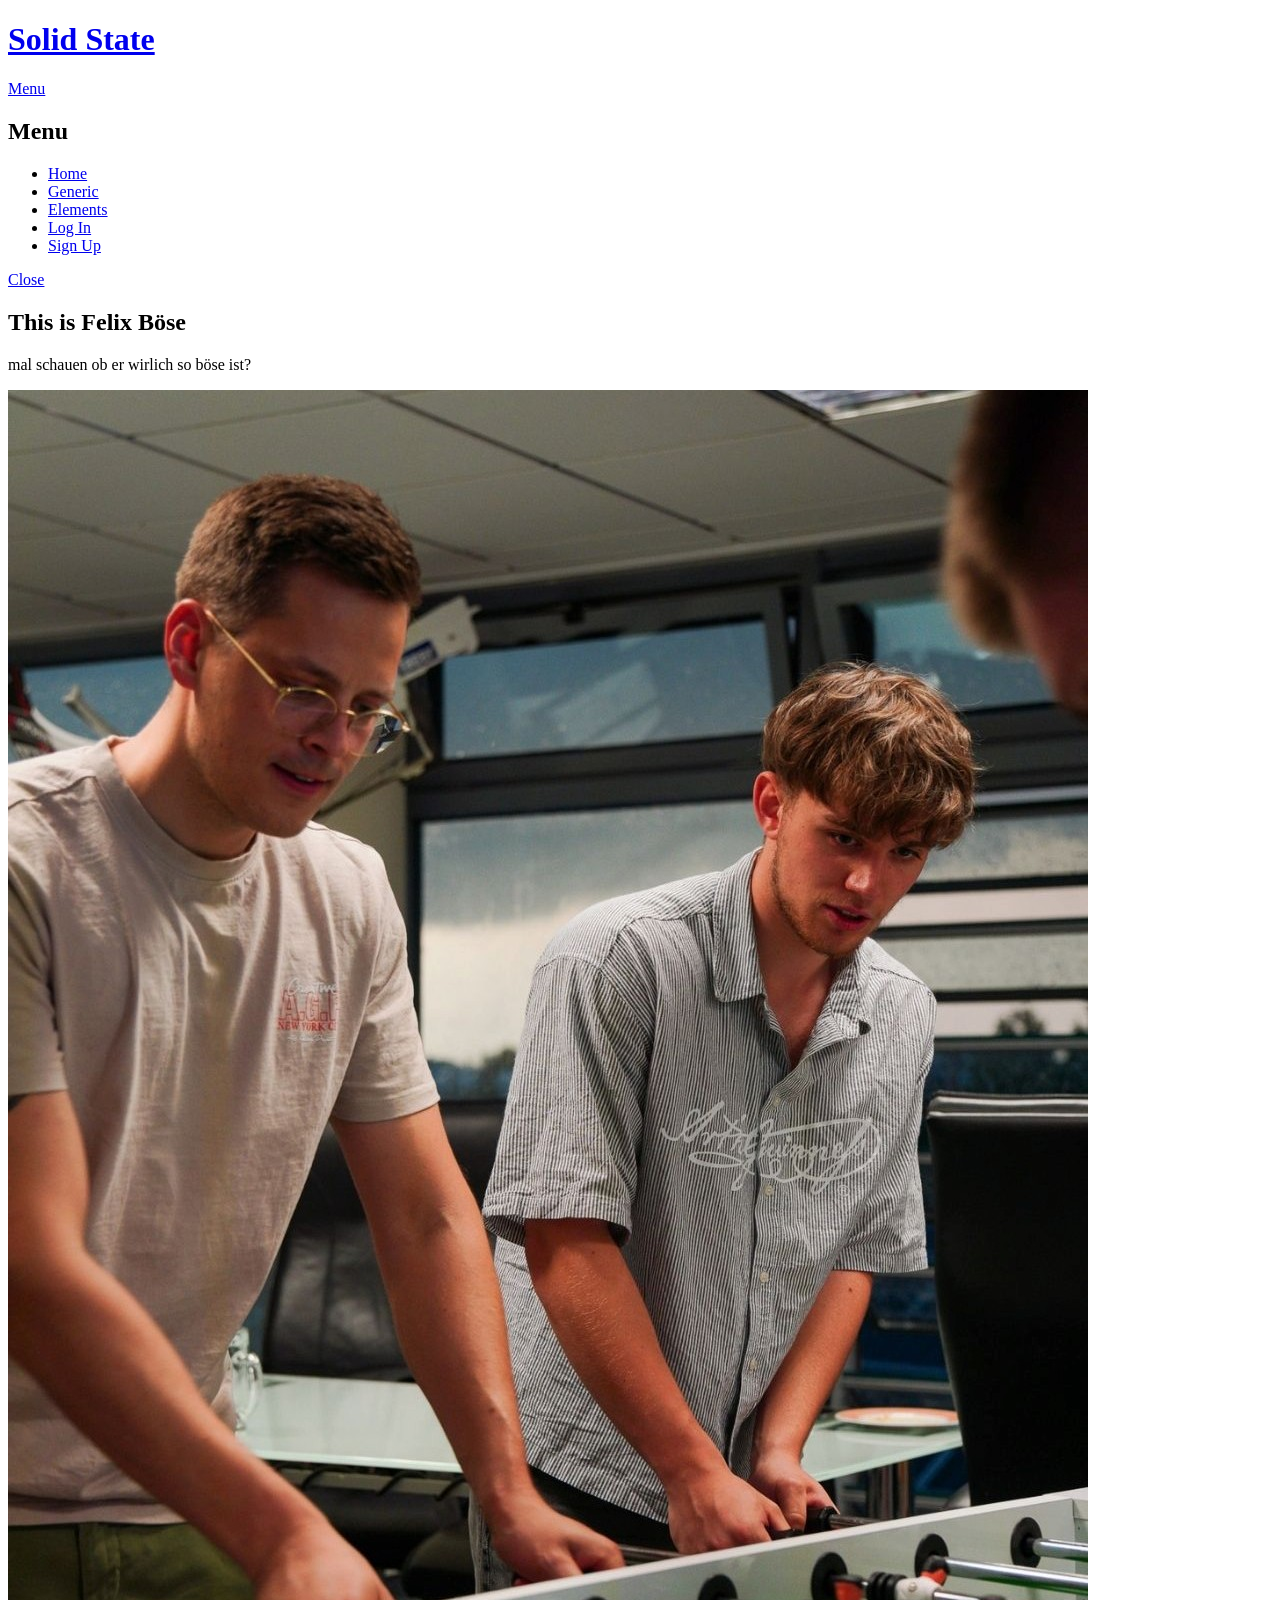
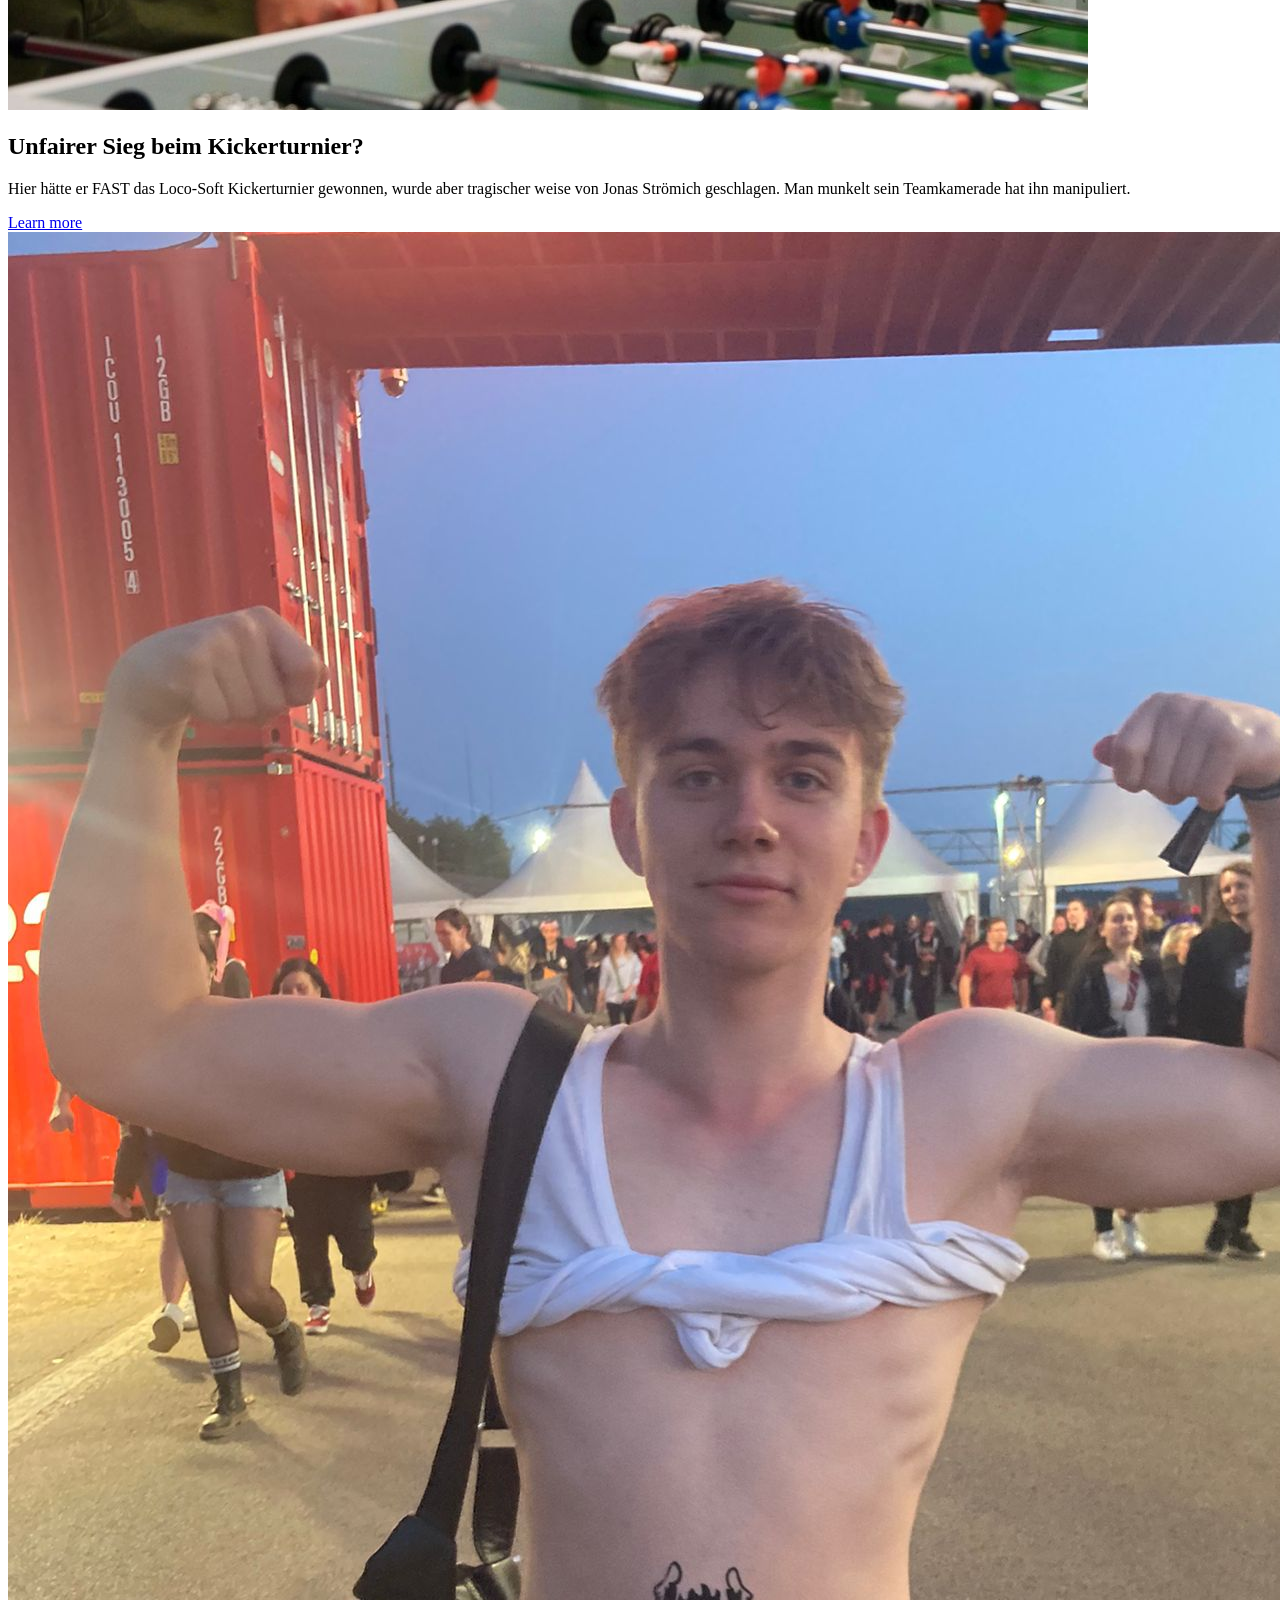
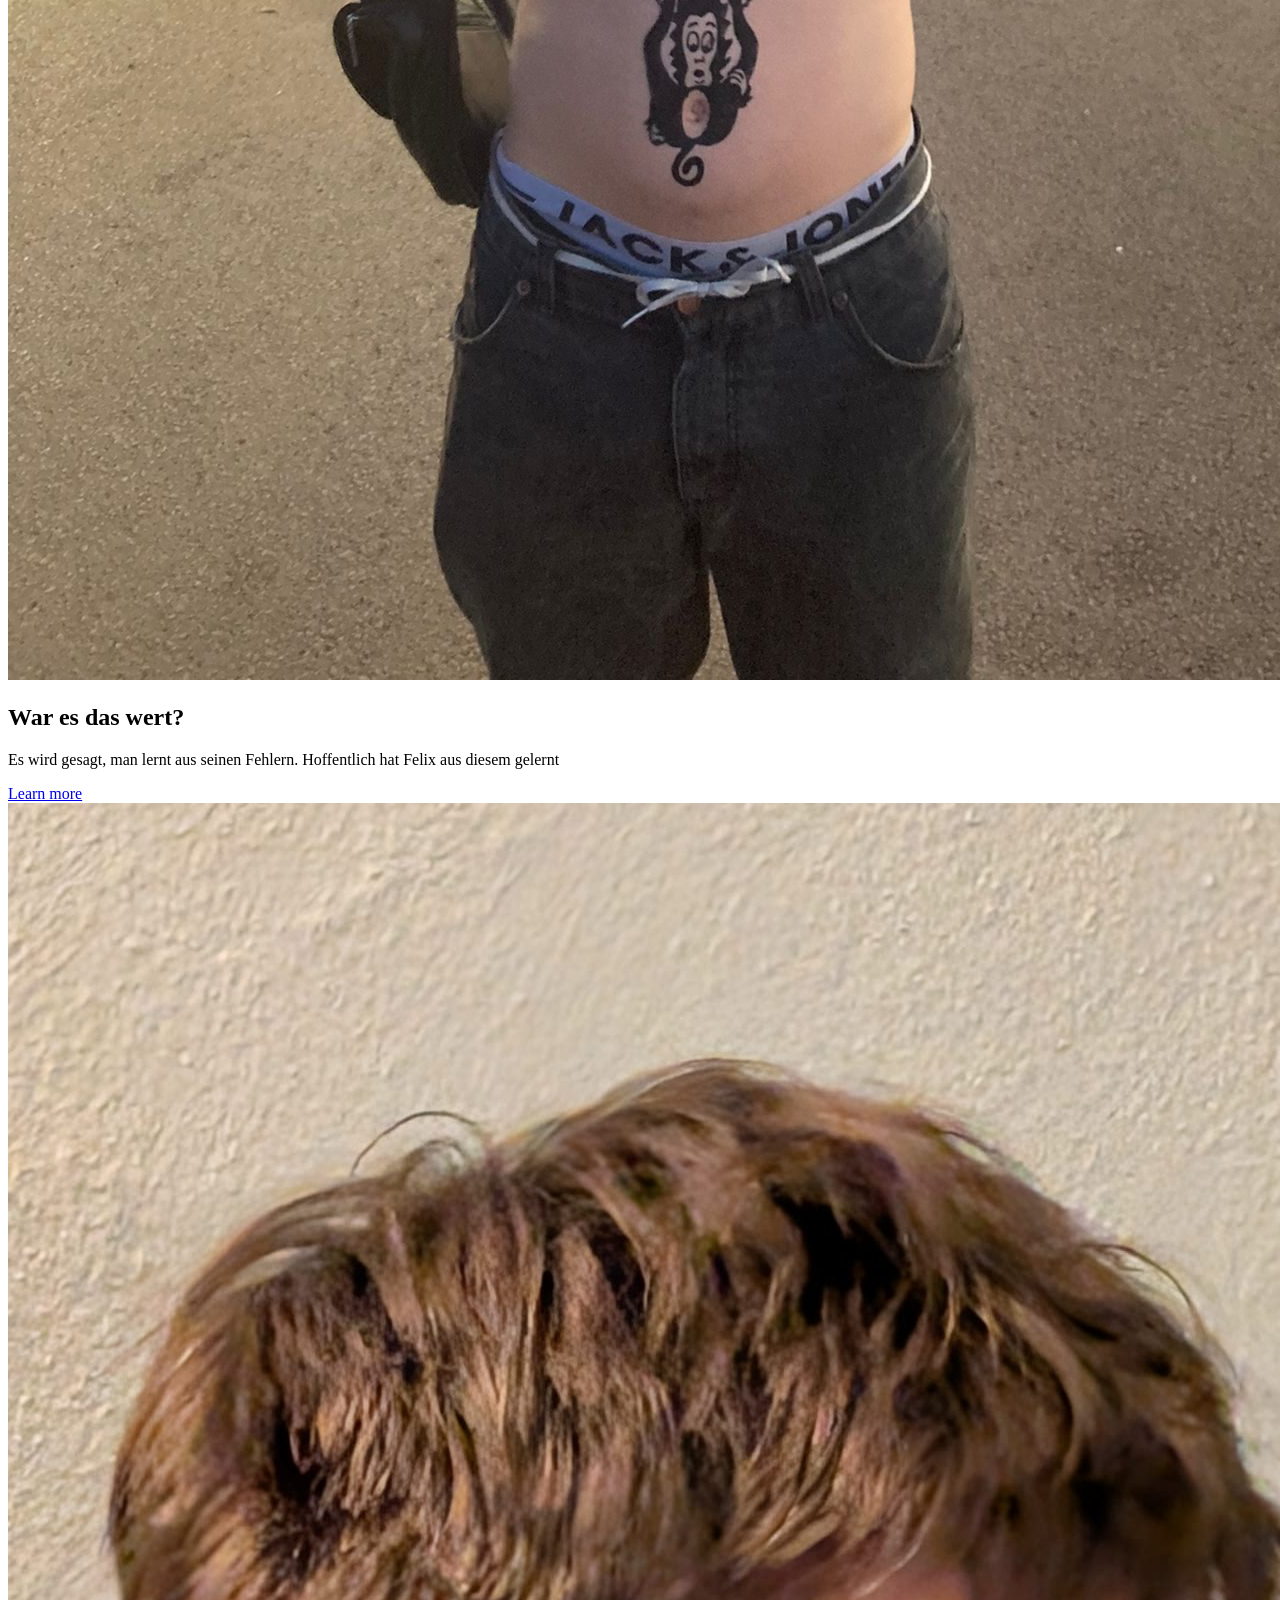
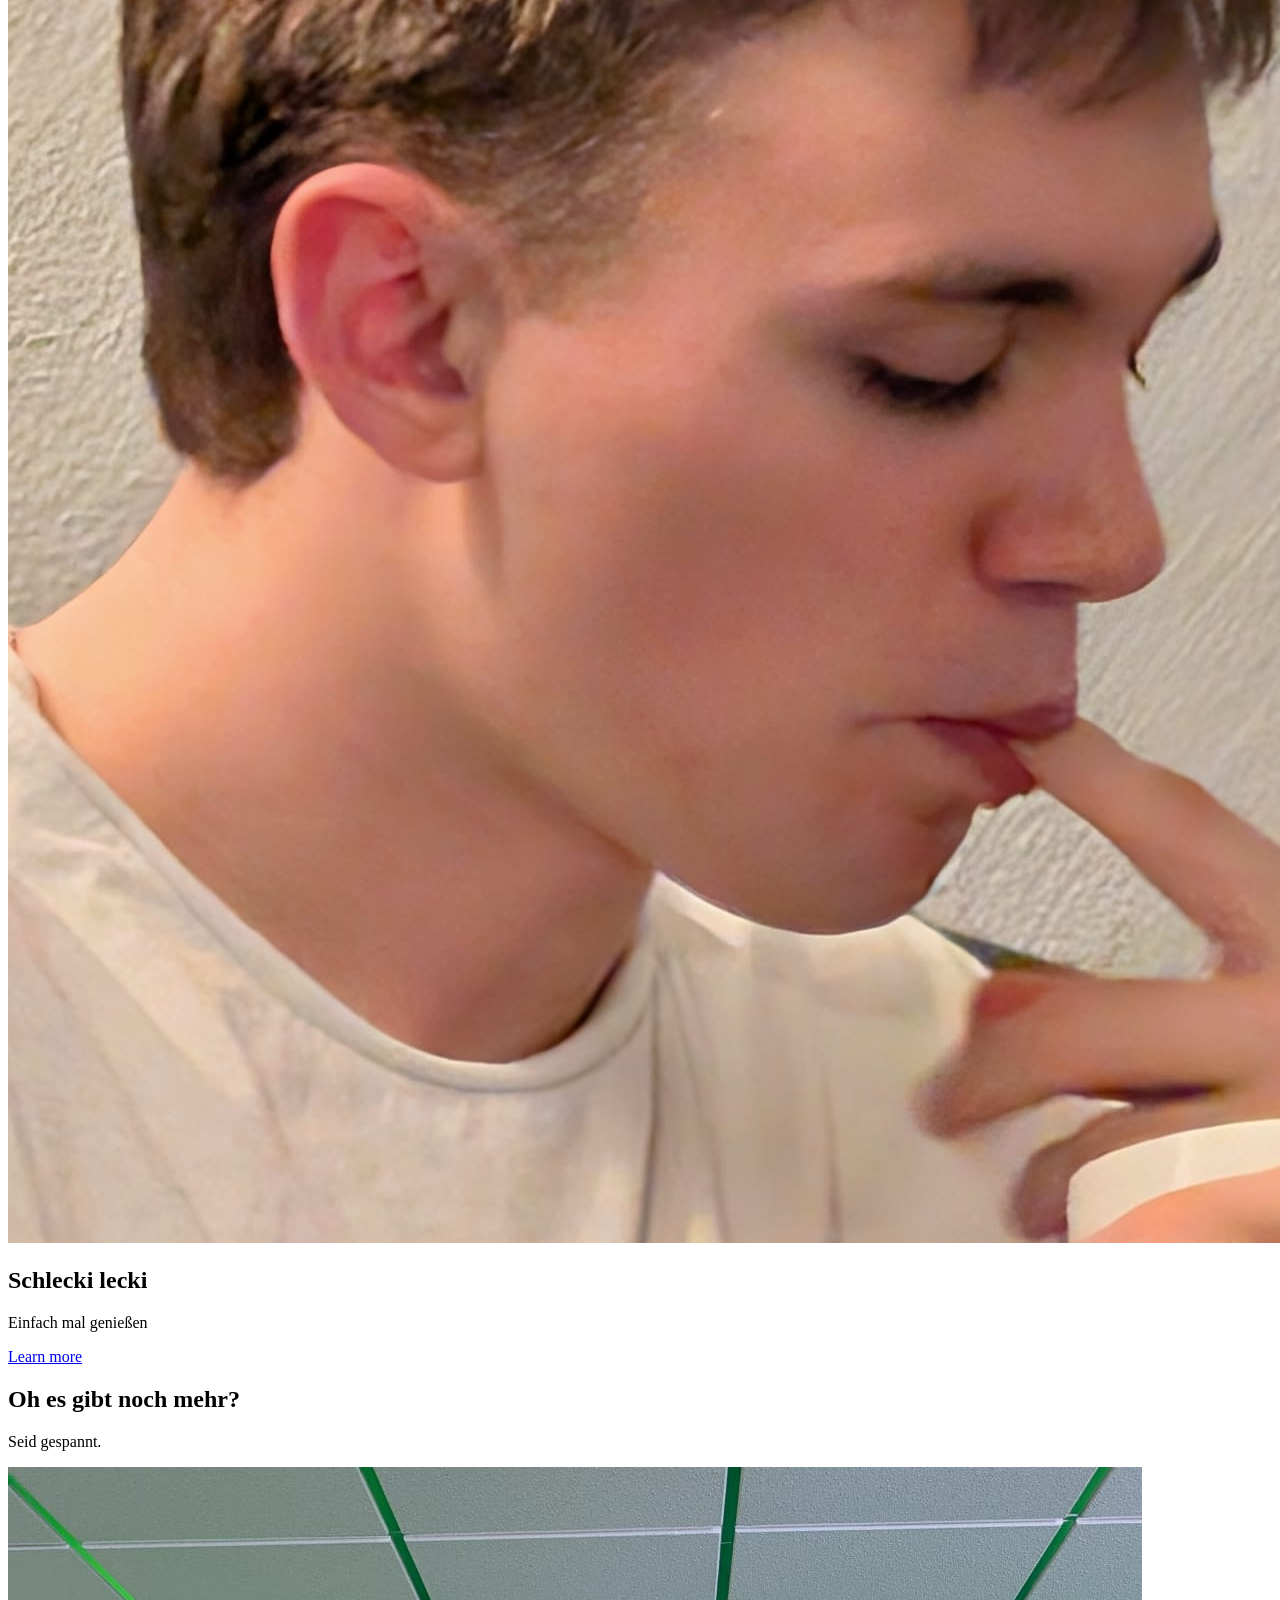
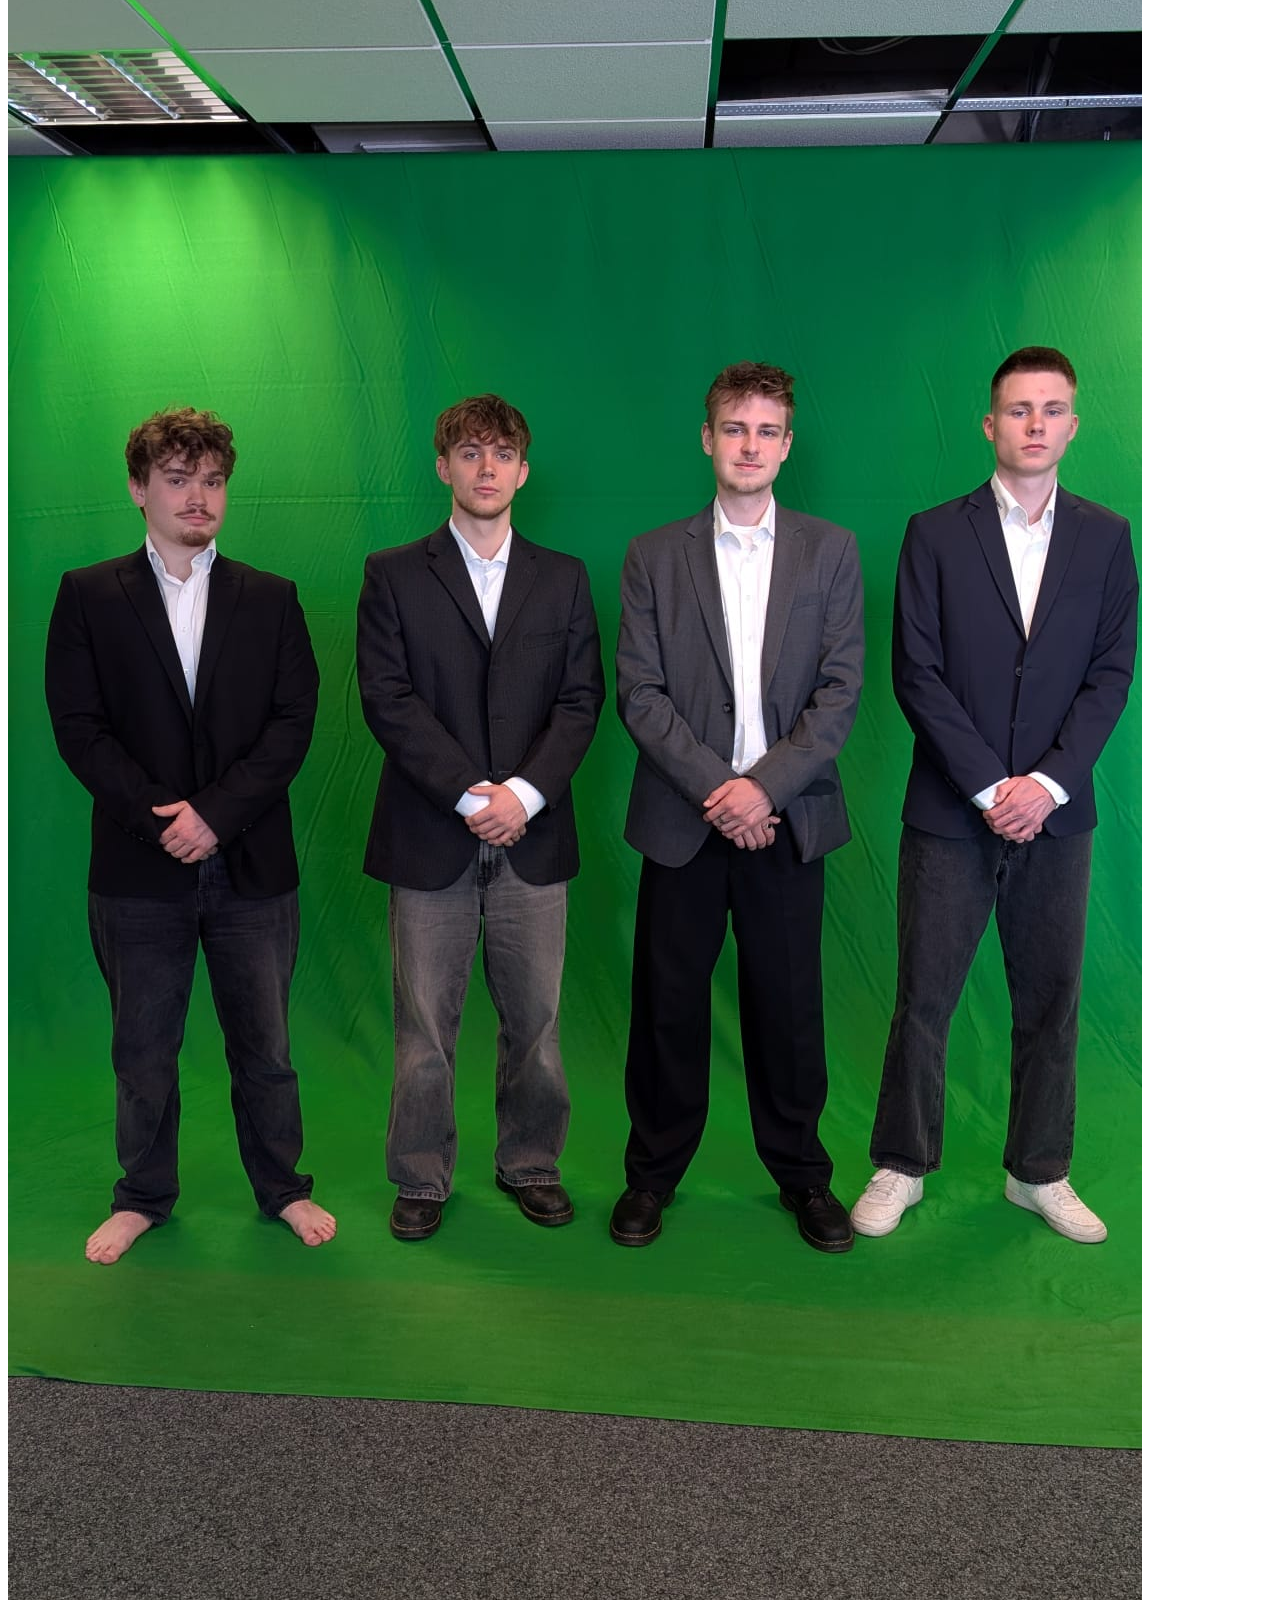
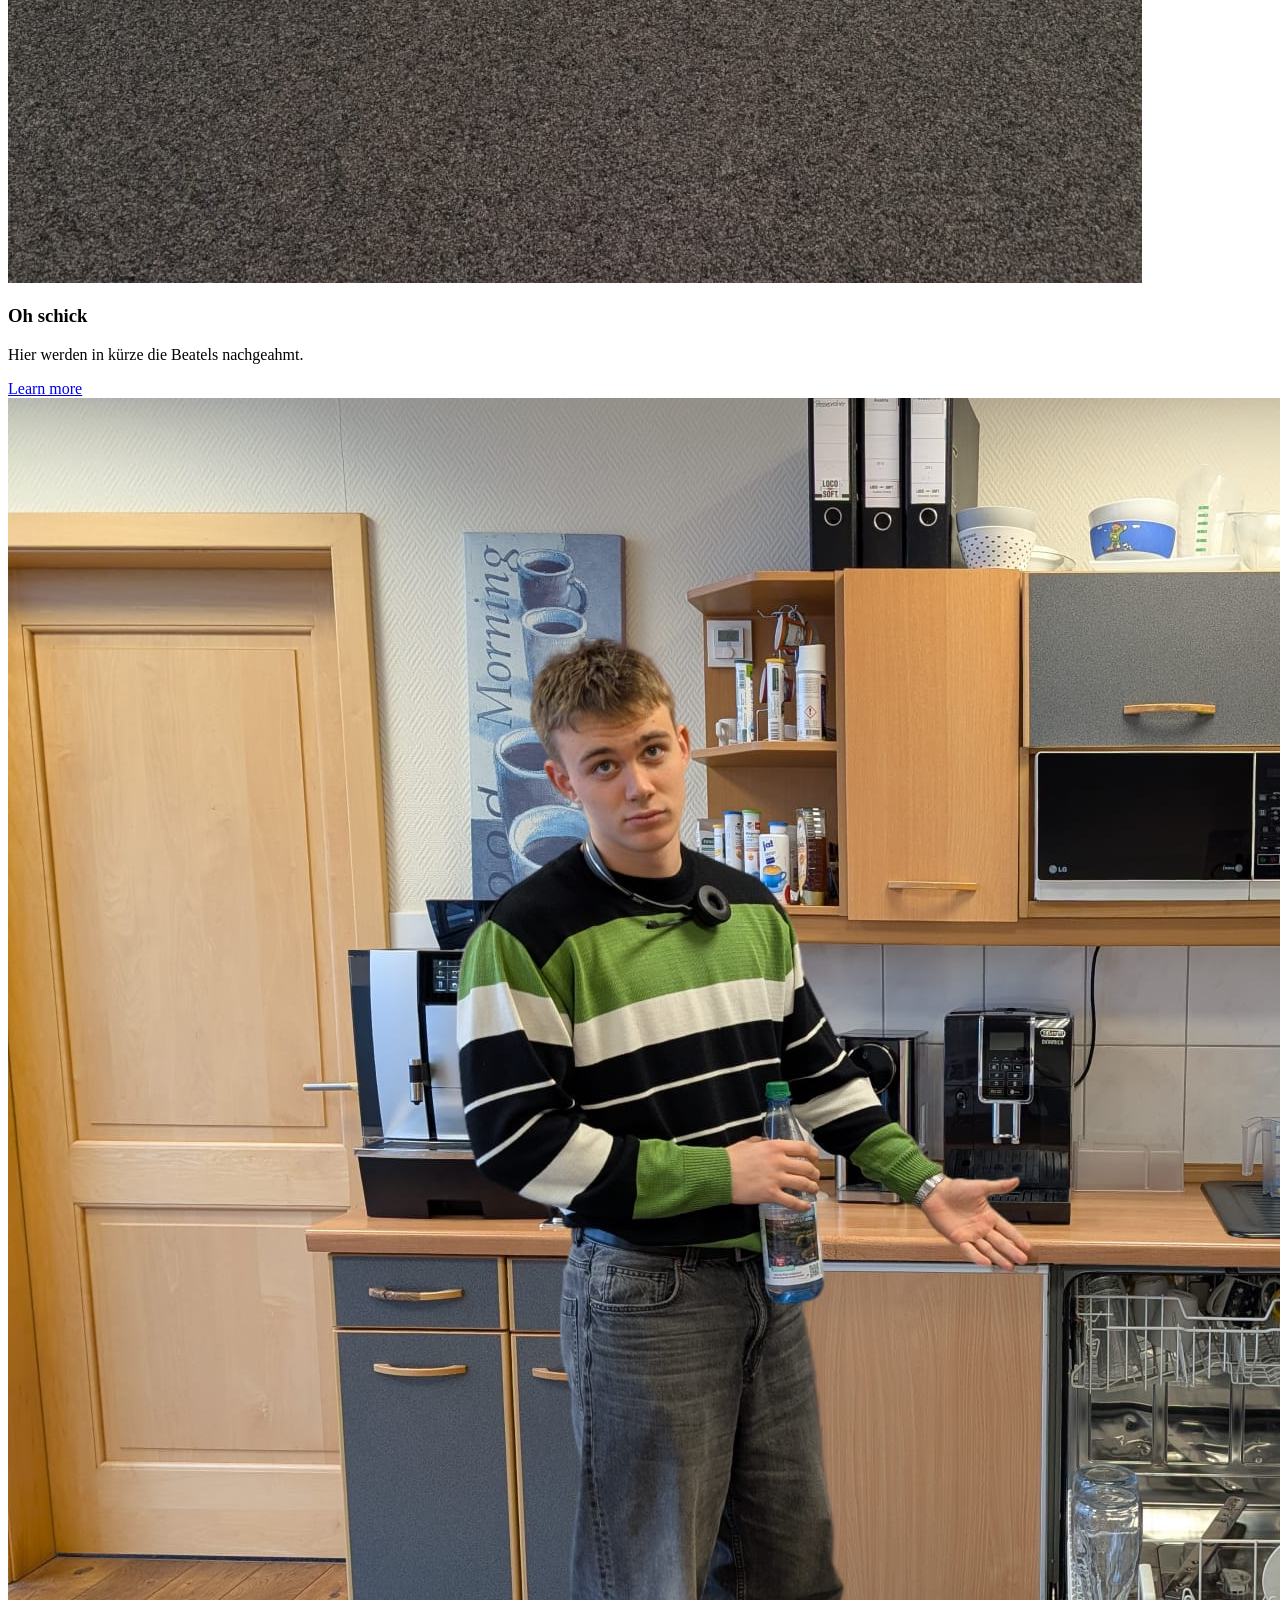
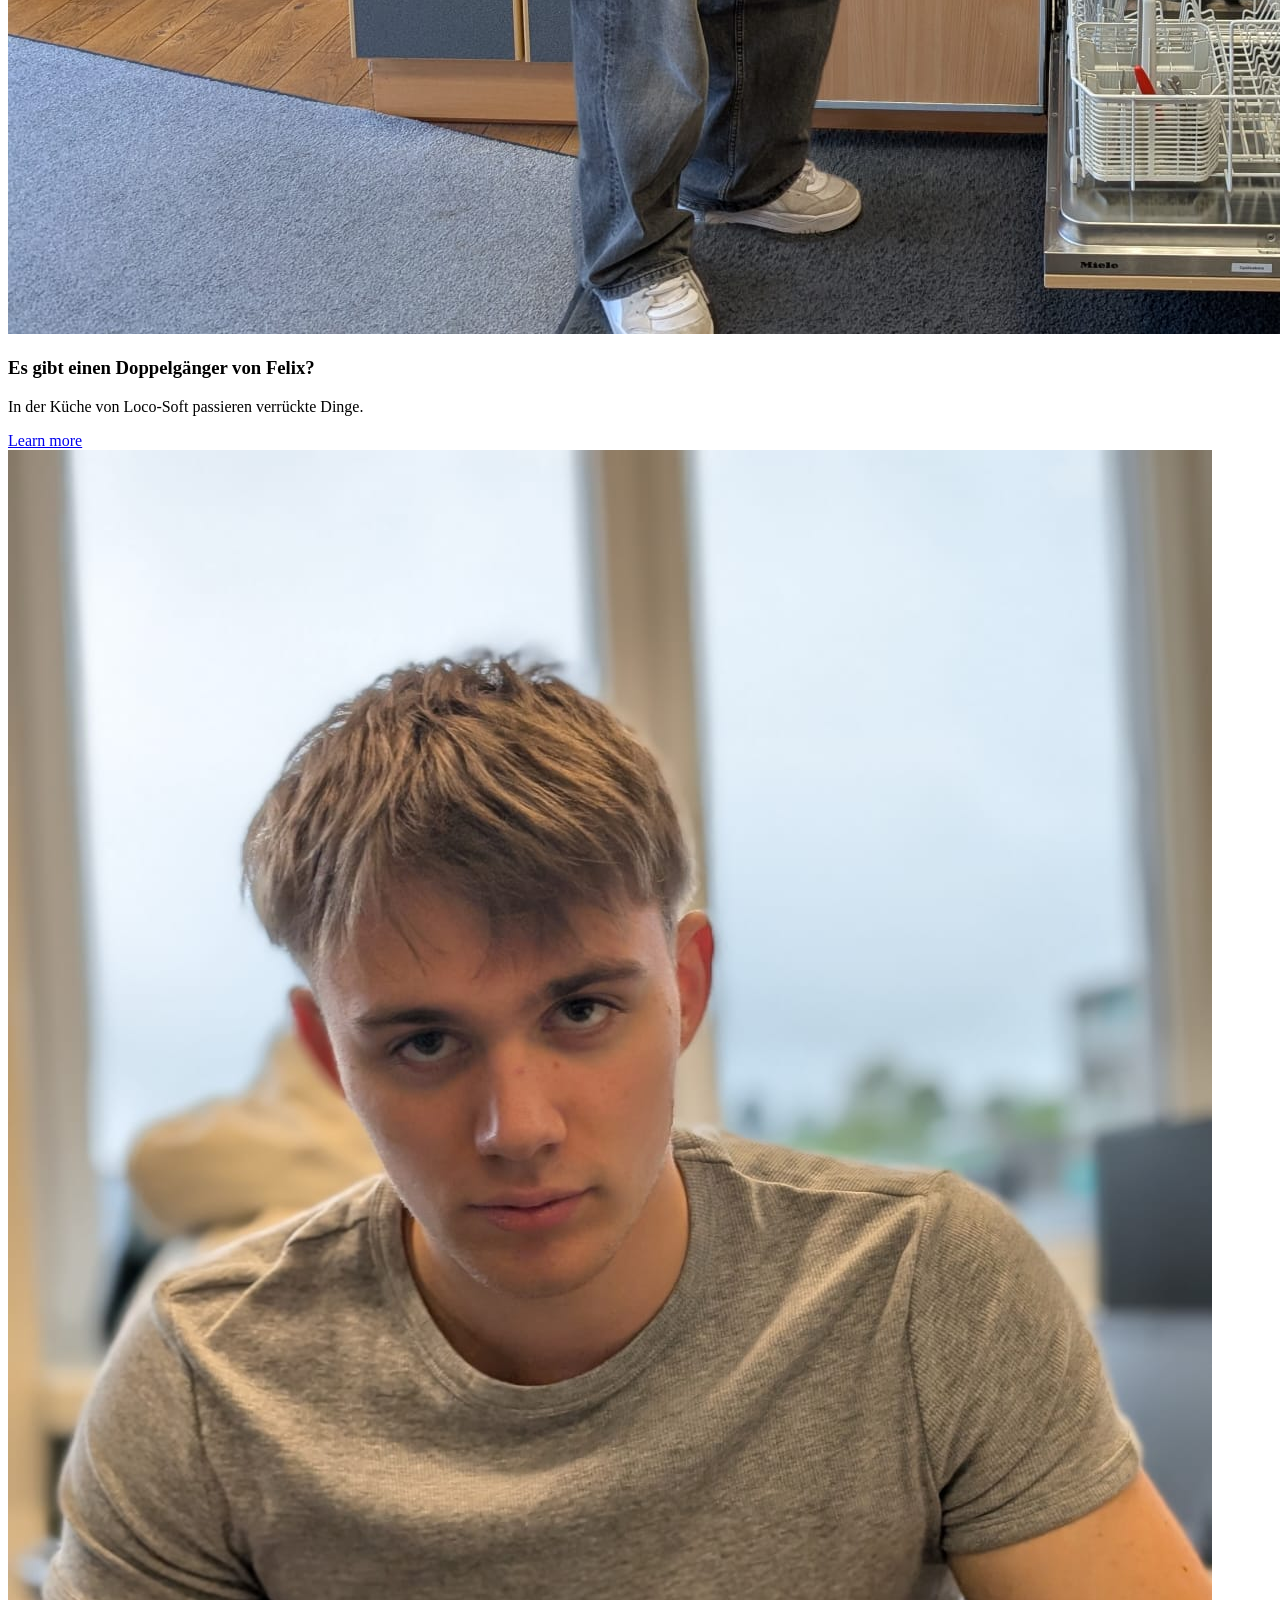
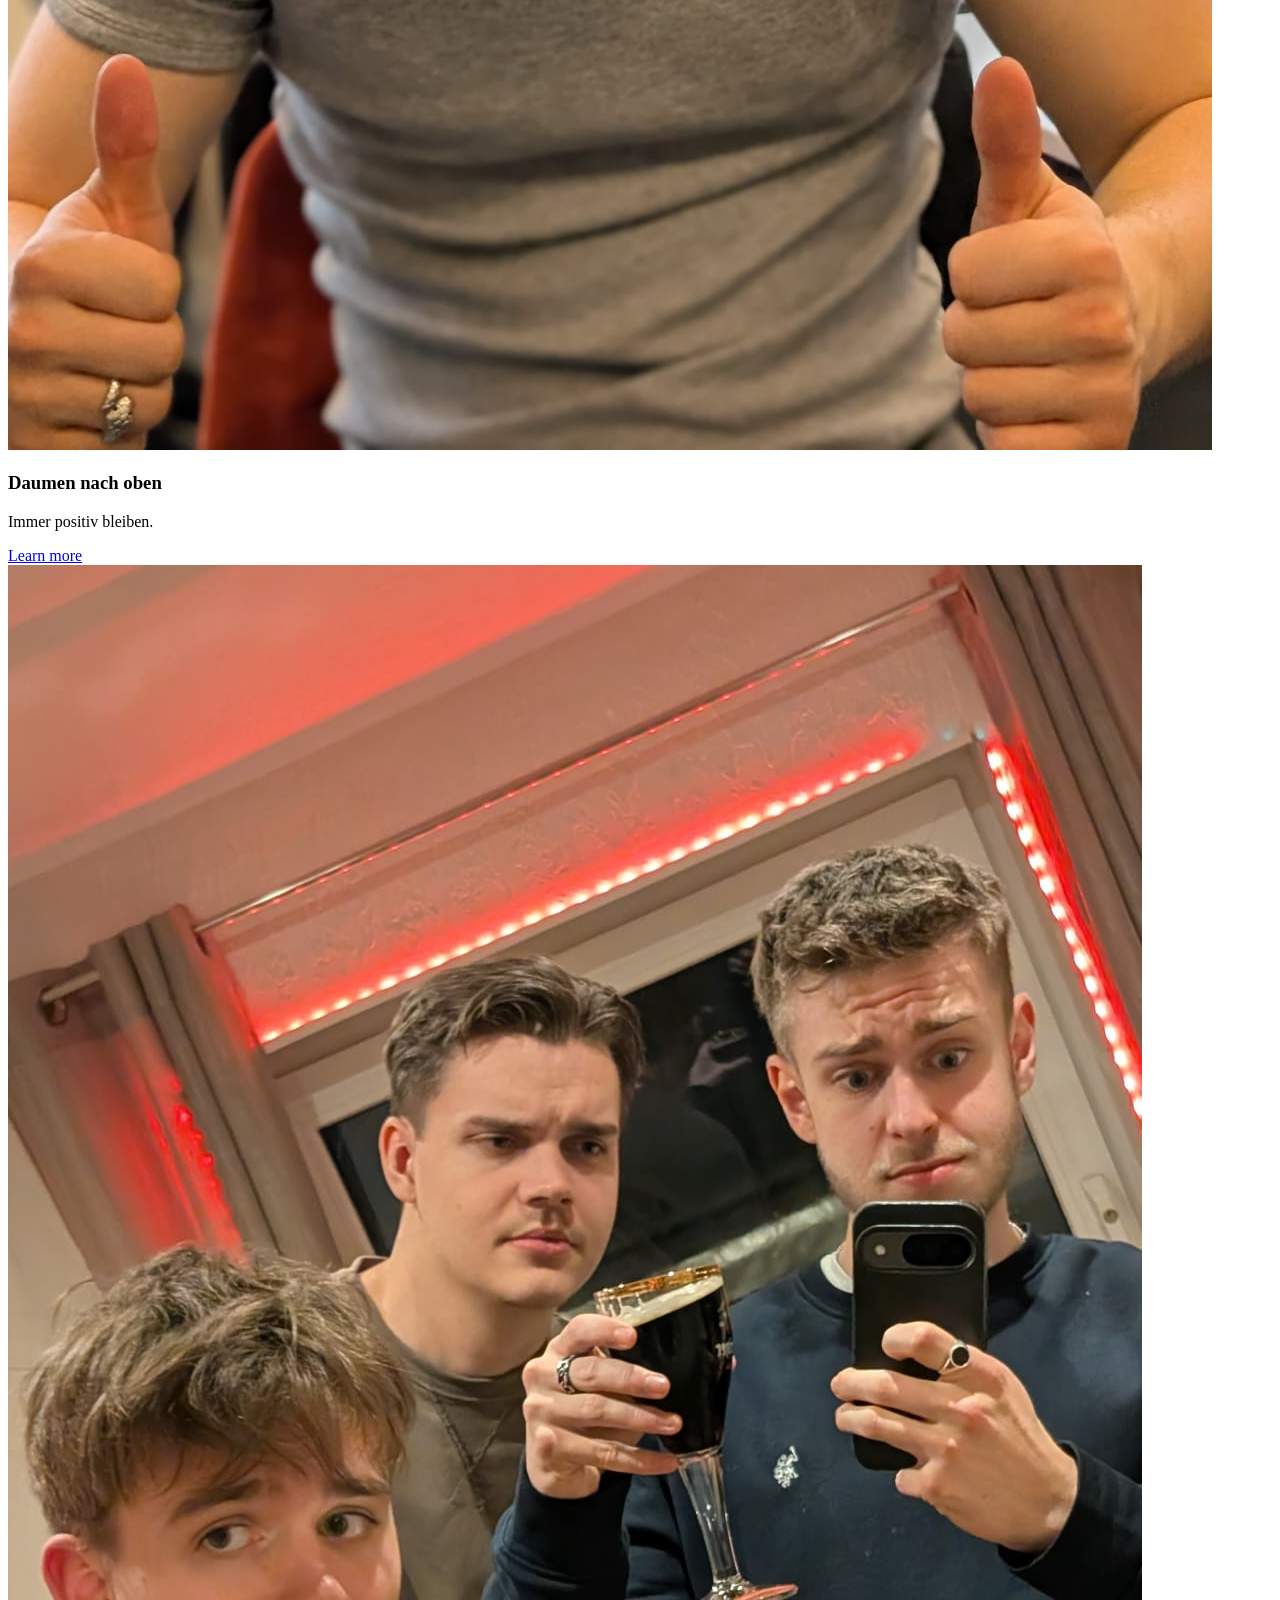
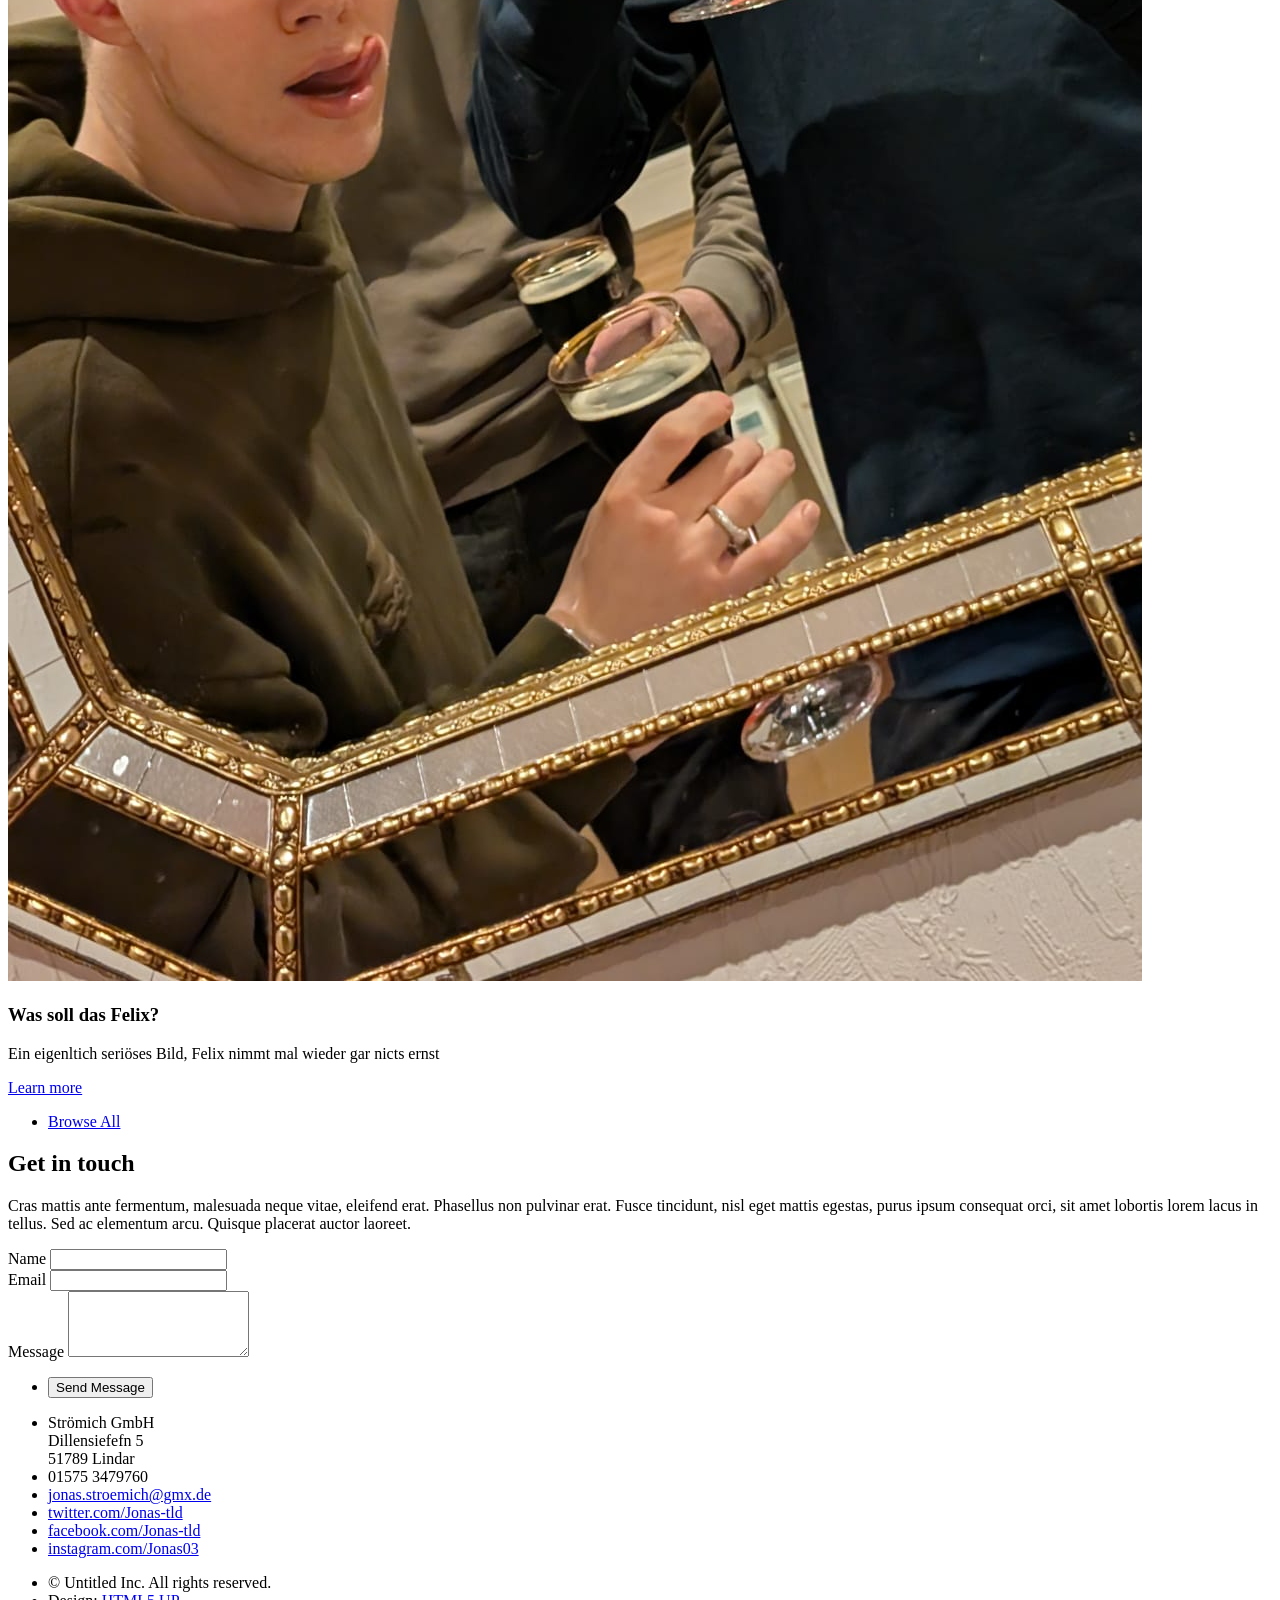
==== commit 7e61b862: "Text besser" ====
--- a/index.html
+++ b/index.html
@@ -45,7 +45,7 @@
 						<div class="inner">
 							<div class="logo"><span class="icon fa-gem"></span></div>
 							<h2>This is Felix Böse</h2>
-							<p>mal schauen ob er wirlich so böse ist </a></p>
+							<p>mal schauen ob er wirlich so böse ist? </a></p>
 						</div>
 					</section>
 
@@ -57,8 +57,8 @@
 								<div class="inner">
 									<a href="#" class="image"><img src="images/kicker.jpeg" alt="" /></a>
 									<div class="content">
-										<h2 class="major">Kicker Turnier 2026</h2>
-										<p>Hier hätte er FAST das Loco-Soft Kickerturnier gewonnen, wurde aber tragischer weise von Jonas Strömich geschlagen.</p>
+										<h2 class="major">Unfairer Sieg beim Kickerturnier?</h2>
+										<p>Hier hätte er FAST das Loco-Soft Kickerturnier gewonnen, wurde aber tragischer weise von Jonas Strömich geschlagen. Man munkelt sein Teamkamerade hat ihn manipuliert.</p>
 										<a href="#" class="special">Learn more</a>
 									</div>
 								</div>
@@ -69,7 +69,7 @@
 								<div class="inner">
 									<a href="#" class="image"><img src="images/tatto.jpeg" alt="" /></a>
 									<div class="content">
-										<h2 class="major">Rock am Ring Tattoo</h2>
+										<h2 class="major">War es das wert?</h2>
 										<p>Es wird gesagt, man lernt aus seinen Fehlern. Hoffentlich hat Felix aus diesem gelernt</p>
 										<a href="#" class="special">Learn more</a>
 									</div>
@@ -91,8 +91,8 @@
 						<!-- Four -->
 							<section id="four" class="wrapper alt style1">
 								<div class="inner">
-									<h2 class="major">Vitae phasellus</h2>
-									<p>Cras mattis ante fermentum, malesuada neque vitae, eleifend erat. Phasellus non pulvinar erat. Fusce tincidunt, nisl eget mattis egestas, purus ipsum consequat orci, sit amet lobortis lorem lacus in tellus. Sed ac elementum arcu. Quisque placerat auctor laoreet.</p>
+									<h2 class="major">Oh es gibt noch mehr?</h2>
+									<p>Seid gespannt.</p>
 									<section class="features">
 										<article>
 											<a href="#" class="image"><img src="images/green.jpeg" alt="" /></a>
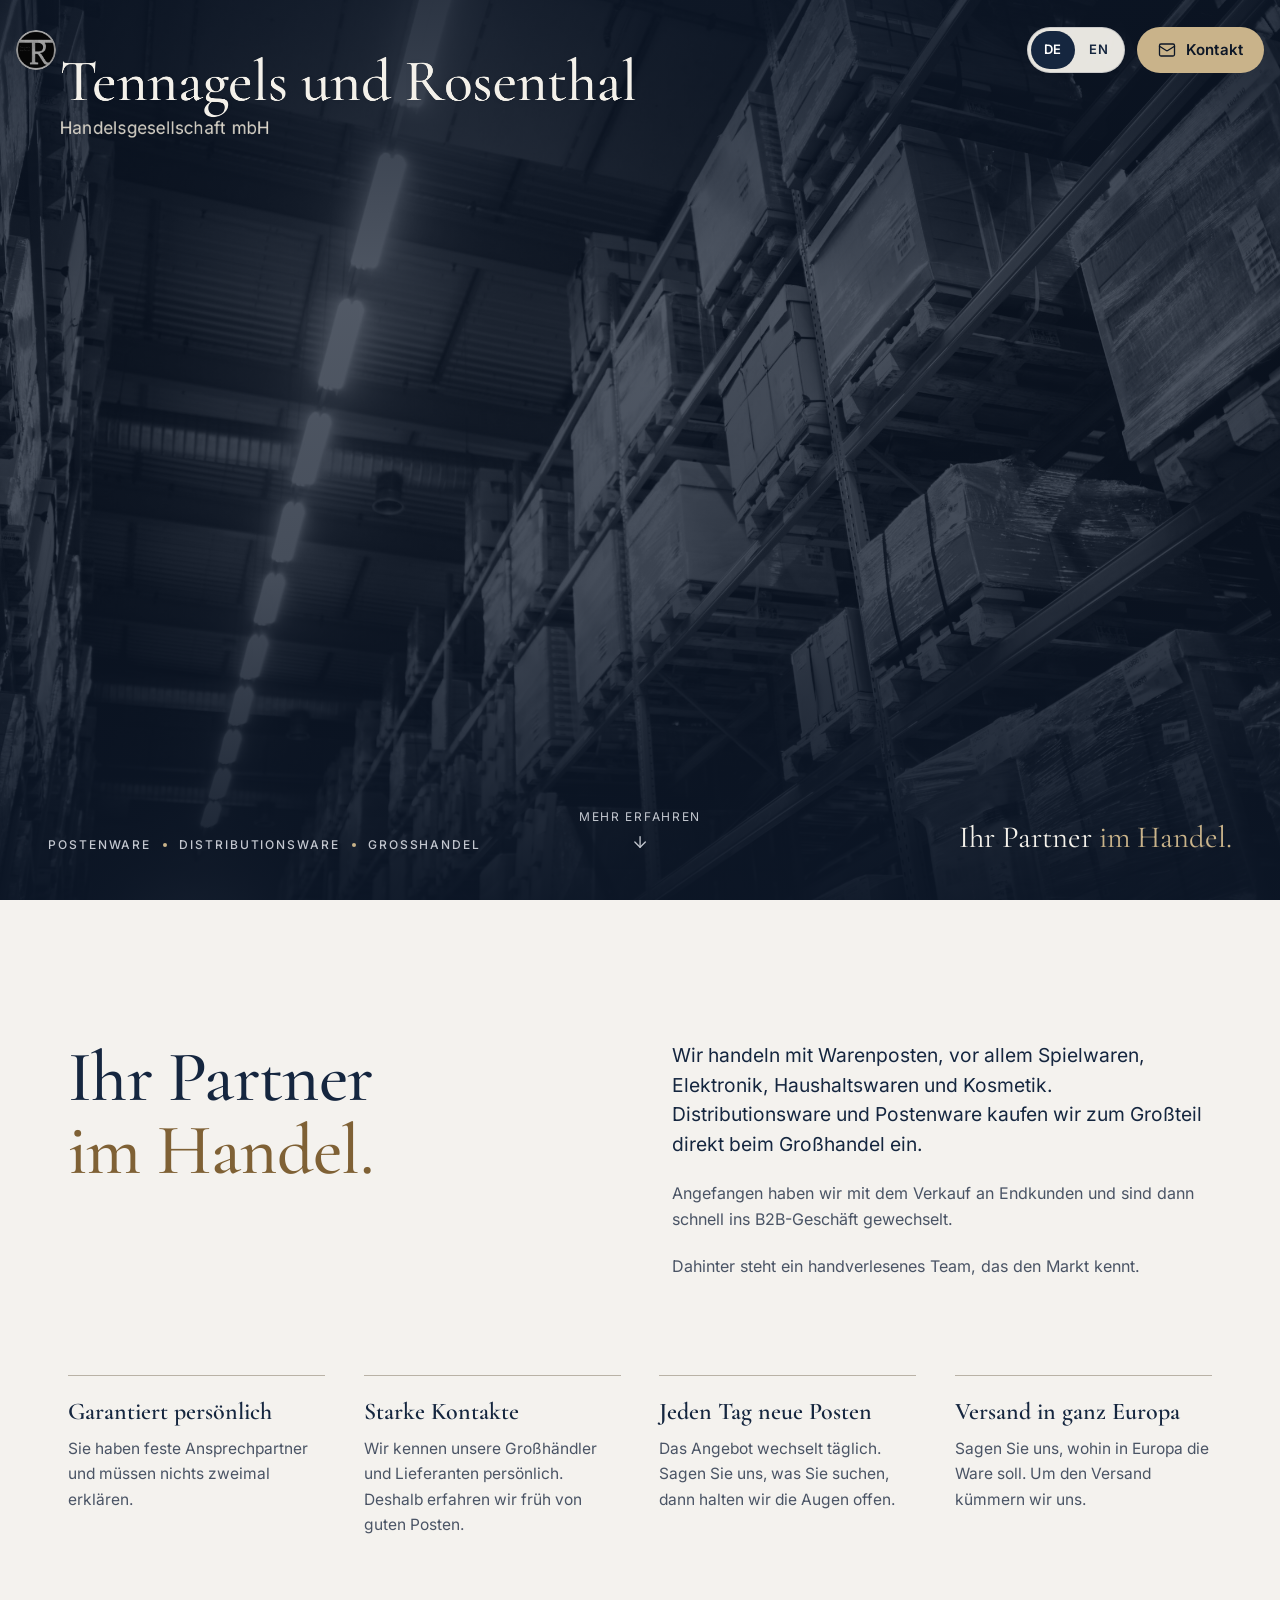
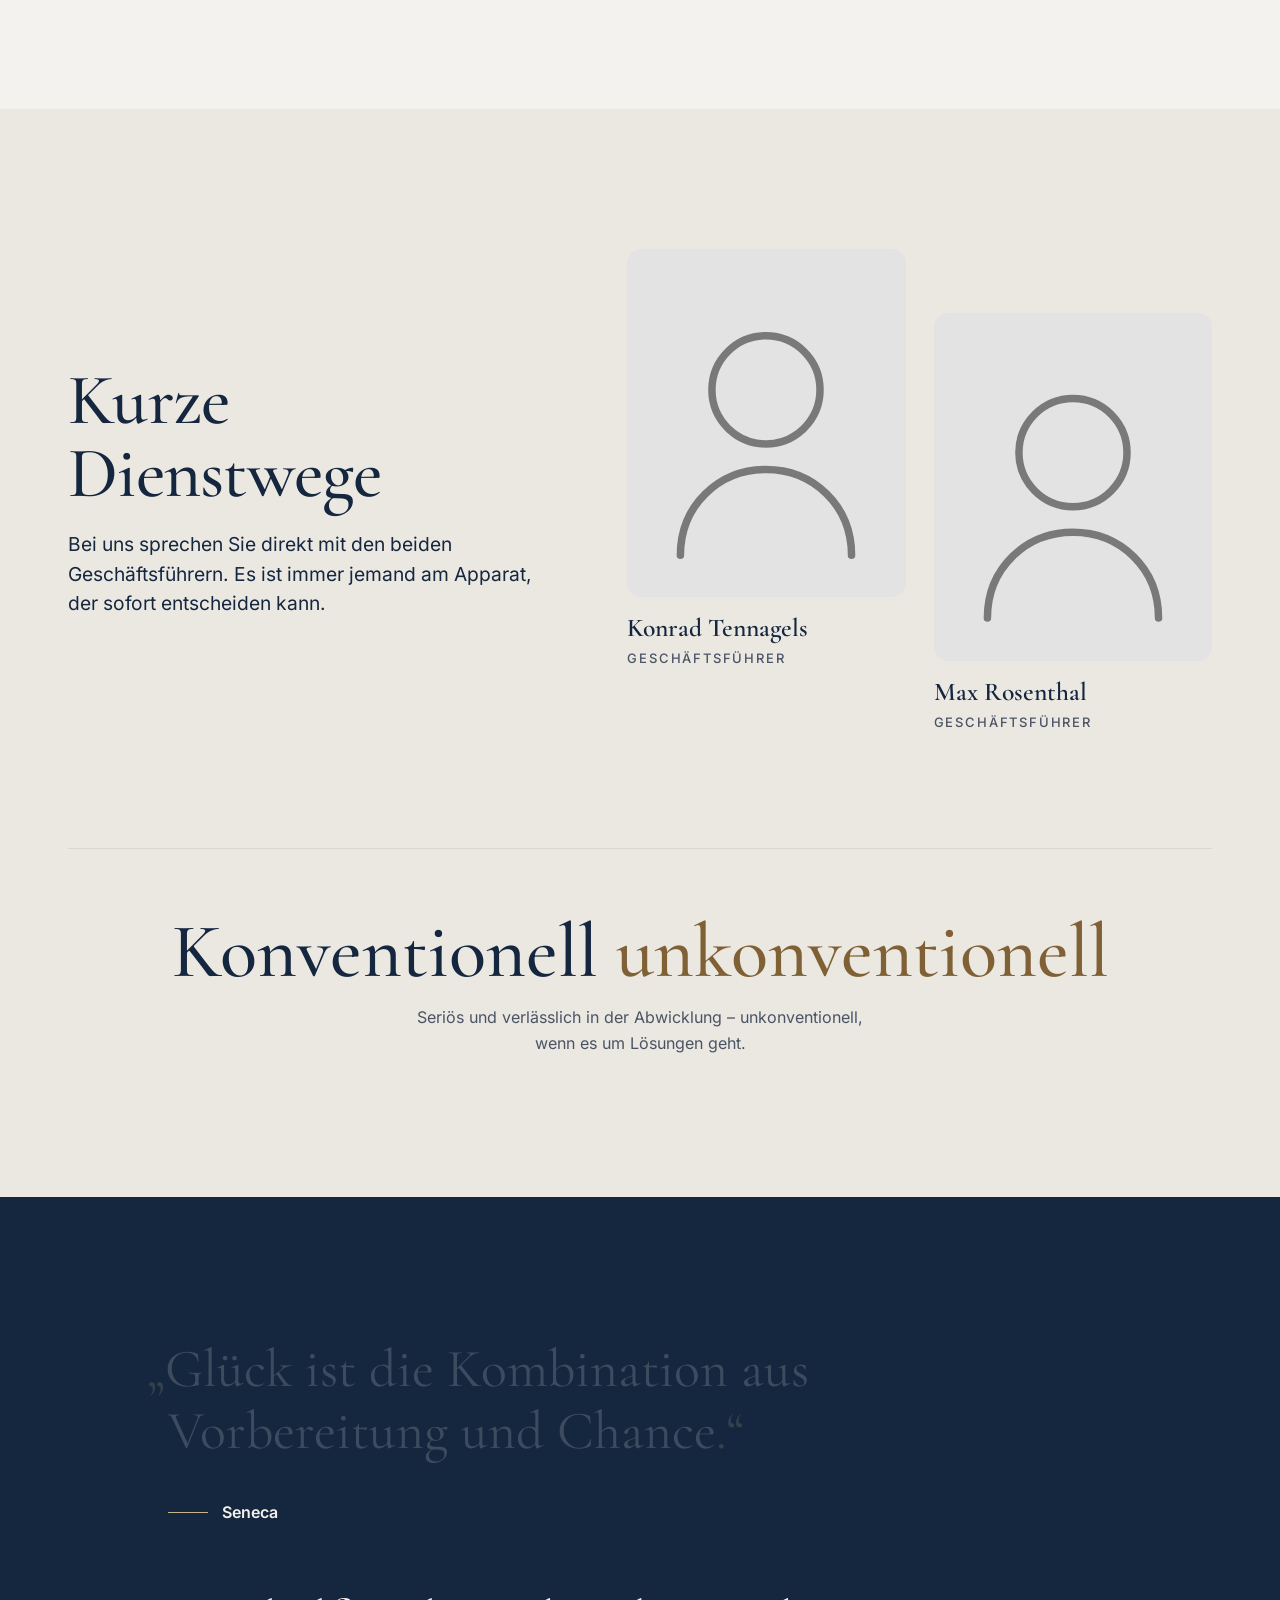
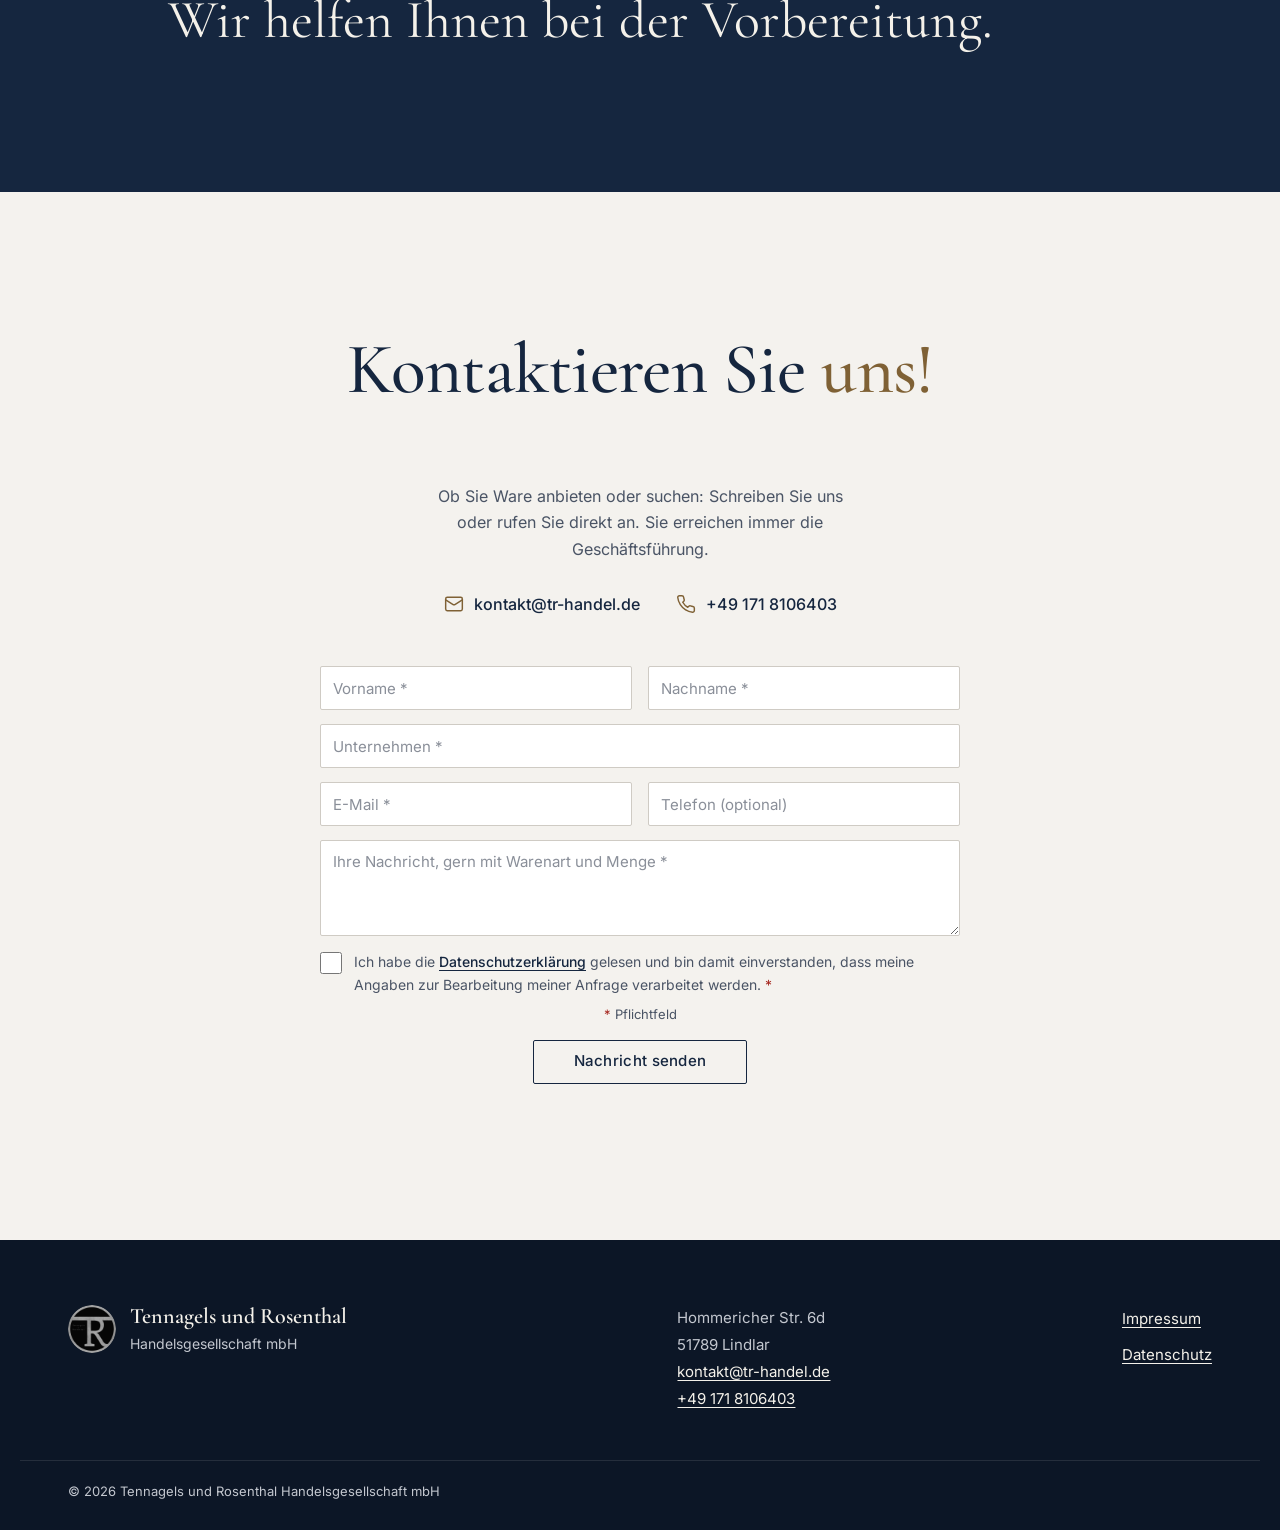
==== commit ce82dd79: "T&R" ====
--- a/index.html
+++ b/index.html
@@ -1,183 +1,1708 @@
-<!DOCTYPE HTML>
+<!doctype html>
 <!--
-	Solid State by HTML5 UP
-	html5up.net | @ajlkn
-	Free for personal and commercial use under the CCA 3.0 license (html5up.net/license)
+  =====================================================================
+  Tennagels und Rosenthal Handelsgesellschaft mbH: Website
+  =====================================================================
+  Aufbau: index.html (Startseite), impressum.html, datenschutz.html
+          assets/  → alle Bilder (Schriften stecken direkt in den Dateien)
+
+  In dieser Datei:
+    <style>  … </style>   im <head>      = Design (Farben, Schriften, Layout)
+    <script> … </script>  am Ende        = Scroll-Effekt, Sprachen, Formular
+      → ganz oben im Script: EINSTELLUNGEN (Formular-Key)
+      → danach alle Texte Deutsch/Englisch (Abschnitt "Zweisprachigkeit")
+
+  Kontaktformular einrichten:
+    1. Auf https://web3forms.com die Empfänger-E-Mail eingeben
+       (Test: jonasstroemich@gmail.com, später kontakt@tr-handel.de)
+    2. Den per Mail erhaltenen Access Key unten bei web3formsAccessKey eintragen
+
+  Bilder austauschen:
+    - Titelbild: assets/hero-paletten.jpg ersetzen (Querformat, mind. 2400 px breit)
+      (das frühere Foto assets/hero-lager.jpg liegt noch im Ordner, wird aber nicht mehr verwendet)
+    - Fotos Geschäftsführer: bei "person__img" assets/person-platzhalter.svg
+      durch das Foto ersetzen (Hochformat 4:5) und den alt-Text anpassen
+
+  Online stellen (GitHub Pages):
+    Repository anlegen → Inhalt dieses Ordners hochladen →
+    Settings → Pages → Branch "main", Ordner "/ (root)" → Save
+  =====================================================================
 -->
-<html>
-	<head>
-		<title>Solid State by HTML5 UP</title>
-		<meta charset="utf-8" />
-		<meta name="viewport" content="width=device-width, initial-scale=1, user-scalable=no" />
-		<link rel="stylesheet" href="assets/css/main.css" />
-		<noscript><link rel="stylesheet" href="assets/css/noscript.css" /></noscript>
-	</head>
-	<body class="is-preload">
-
-		<!-- Page Wrapper -->
-			<div id="page-wrapper">
-
-				<!-- Header -->
-					<header id="header" class="alt">
-						<h1><a href="index.html">Solid State</a></h1>
-						<nav>
-							<a href="#menu">Menu</a>
-						</nav>
-					</header>
-
-				<!-- Menu -->
-					<nav id="menu">
-						<div class="inner">
-							<h2>Menu</h2>
-							<ul class="links">
-								<li><a href="index.html">Home</a></li>
-								<li><a href="generic.html">Generic</a></li>
-								<li><a href="elements.html">Elements</a></li>
-								<li><a href="#">Log In</a></li>
-								<li><a href="#">Sign Up</a></li>
-							</ul>
-							<a href="#" class="close">Close</a>
-						</div>
-					</nav>
-
-				<!-- Banner -->
-					<section id="banner">
-						<div class="inner">
-							<div class="logo"><span class="icon fa-gem"></span></div>
-							<h2>This is Felix Böse</h2>
-							<p>mal schauen ob er wirlich so böse ist? </a></p>
-						</div>
-					</section>
-
-				<!-- Wrapper -->
-					<section id="wrapper">
-
-						<!-- One -->
-							<section id="one" class="wrapper spotlight style1">
-								<div class="inner">
-									<a href="#" class="image"><img src="images/kicker.jpeg" alt="" /></a>
-									<div class="content">
-										<h2 class="major">Unfairer Sieg beim Kickerturnier?</h2>
-										<p>Hier hätte er FAST das Loco-Soft Kickerturnier gewonnen, wurde aber tragischer weise von Jonas Strömich geschlagen. Man munkelt sein Teamkamerade hat ihn manipuliert.</p>
-										<a href="#" class="special">Learn more</a>
-									</div>
-								</div>
-							</section>
-
-						<!-- Two -->
-							<section id="two" class="wrapper alt spotlight style2">
-								<div class="inner">
-									<a href="#" class="image"><img src="images/tatto.jpeg" alt="" /></a>
-									<div class="content">
-										<h2 class="major">War es das wert?</h2>
-										<p>Es wird gesagt, man lernt aus seinen Fehlern. Hoffentlich hat Felix aus diesem gelernt</p>
-										<a href="#" class="special">Learn more</a>
-									</div>
-								</div>
-							</section>
-
-						<!-- Three -->
-							<section id="three" class="wrapper spotlight style3">
-								<div class="inner">
-									<a href="#" class="image"><img src="images/schlecki.jpeg" alt="" /></a>
-									<div class="content">
-										<h2 class="major">Schlecki lecki</h2>
-										<p>Einfach mal genießen</p>
-										<a href="#" class="special">Learn more</a>
-									</div>
-								</div>
-							</section>
-
-						<!-- Four -->
-							<section id="four" class="wrapper alt style1">
-								<div class="inner">
-									<h2 class="major">Oh es gibt noch mehr?</h2>
-									<p>Seid gespannt.</p>
-									<section class="features">
-										<article>
-											<a href="#" class="image"><img src="images/green.jpeg" alt="" /></a>
-											<h3 class="major">Oh schick</h3>
-											<p>Hier werden in kürze die Beatels nachgeahmt.</p>
-											<a href="#" class="special">Learn more</a>
-										</article>
-										<article>
-											<a href="#" class="image"><img src="images/küche.jpeg" alt="" /></a>
-											<h3 class="major">Es gibt einen Doppelgänger von Felix?</h3>
-											<p>In der Küche von Loco-Soft passieren verrückte Dinge.</p>
-											<a href="#" class="special">Learn more</a>
-										</article>
-										<article>
-											<a href="#" class="image"><img src="images/daumen.jpeg" alt="" /></a>
-											<h3 class="major">Daumen nach oben</h3>
-											<p>Immer positiv bleiben.</p>
-											<a href="#" class="special">Learn more</a>
-										</article>
-										<article>
-											<a href="#" class="image"><img src="images/weihnachten.jpeg" alt="" /></a>
-											<h3 class="major">Was soll das Felix?</h3>
-											<p>Ein eigenltich seriöses Bild, Felix nimmt mal wieder gar nicts ernst</p>
-											<a href="#" class="special">Learn more</a>
-										</article>
-									</section>
-									<ul class="actions">
-										<li><a href="#" class="button">Browse All</a></li>
-									</ul>
-								</div>
-							</section>
-
-					</section>
-
-				<!-- Footer -->
-					<section id="footer">
-						<div class="inner">
-							<h2 class="major">Get in touch</h2>
-							<p>Cras mattis ante fermentum, malesuada neque vitae, eleifend erat. Phasellus non pulvinar erat. Fusce tincidunt, nisl eget mattis egestas, purus ipsum consequat orci, sit amet lobortis lorem lacus in tellus. Sed ac elementum arcu. Quisque placerat auctor laoreet.</p>
-							<form method="post" action="#">
-								<div class="fields">
-									<div class="field">
-										<label for="name">Name</label>
-										<input type="text" name="name" id="name" />
-									</div>
-									<div class="field">
-										<label for="email">Email</label>
-										<input type="email" name="email" id="email" />
-									</div>
-									<div class="field">
-										<label for="message">Message</label>
-										<textarea name="message" id="message" rows="4"></textarea>
-									</div>
-								</div>
-								<ul class="actions">
-									<li><input type="submit" value="Send Message" /></li>
-								</ul>
-							</form>
-							<ul class="contact">
-								<li class="icon solid fa-home">
-									Strömich GmbH<br />
-									Dillensiefefn 5<br />
-									51789 Lindar
-								</li>
-								<li class="icon solid fa-phone">01575 3479760</li>
-								<li class="icon solid fa-envelope"><a href="#">jonas.stroemich@gmx.de</a></li>
-								<li class="icon brands fa-twitter"><a href="#">twitter.com/Jonas-tld</a></li>
-								<li class="icon brands fa-facebook-f"><a href="#">facebook.com/Jonas-tld</a></li>
-								<li class="icon brands fa-instagram"><a href="#">instagram.com/Jonas03</a></li>
-							</ul>
-							<ul class="copyright">
-								<li>&copy; Untitled Inc. All rights reserved.</li><li>Design: <a href="http://html5up.net">HTML5 UP</a></li>
-							</ul>
-						</div>
-					</section>
-
-			</div>
-
-		<!-- Scripts -->
-			<script src="assets/js/jquery.min.js"></script>
-			<script src="assets/js/jquery.scrollex.min.js"></script>
-			<script src="assets/js/browser.min.js"></script>
-			<script src="assets/js/breakpoints.min.js"></script>
-			<script src="assets/js/util.js"></script>
-			<script src="assets/js/main.js"></script>
-
-	</body>
-</html>+<html lang="de">
+<head>
+  <meta charset="utf-8">
+  <meta name="viewport" content="width=device-width, initial-scale=1">
+  <title>Tennagels und Rosenthal Handelsgesellschaft mbH | Postenware, Distributionsware &amp; Großhandel</title>
+  <meta name="description" content="Tennagels und Rosenthal Handelsgesellschaft mbH: Ihr Partner im Handel für Postenware und Distributionsware aus dem Großhandel. Persönlicher Kontakt, täglich neue Angebote, Versand in ganz Europa.">
+  <meta name="keywords" content="Postenware, Distributionsware, Großhandel, Restposten, B2B-Handel, Tennagels, Rosenthal">
+  <meta name="theme-color" content="#15263F">
+  <meta name="color-scheme" content="light">
+  <!-- Nach Umzug auf die eigene Domain prüfen -->
+  <link rel="canonical" href="https://www.tr-handel.de/">
+
+  <meta property="og:type" content="website">
+  <meta property="og:locale" content="de_DE">
+  <meta property="og:locale:alternate" content="en_GB">
+  <meta property="og:title" content="Tennagels und Rosenthal Handelsgesellschaft mbH">
+  <meta property="og:description" content="Ihr Partner im Handel für Postenware und Distributionsware aus dem Großhandel.">
+  <meta property="og:image" content="assets/hero-paletten.jpg">
+
+  <link rel="icon" href="assets/favicon.png" type="image/png">
+  <link rel="apple-touch-icon" href="assets/apple-touch-icon.png">
+
+  <script type="application/ld+json">
+  {
+    "@context": "https://schema.org",
+    "@type": "Organization",
+    "name": "Tennagels und Rosenthal Handelsgesellschaft mbH",
+    "slogan": "Ihr Partner im Handel.",
+    "url": "https://www.tr-handel.de/",
+    "logo": "https://www.tr-handel.de/assets/logo-512.webp",
+    "email": "kontakt@tr-handel.de",
+    "telephone": "+49 171 8106403",
+    "address": {
+      "@type": "PostalAddress",
+      "streetAddress": "Hommericher Str. 6d",
+      "postalCode": "51789",
+      "addressLocality": "Lindlar",
+      "addressCountry": "DE"
+    },
+    "founder": [
+      { "@type": "Person", "name": "Konrad Tennagels", "jobTitle": "Geschäftsführer" },
+      { "@type": "Person", "name": "Max Rosenthal", "jobTitle": "Geschäftsführer" }
+    ],
+    "knowsAbout": ["Postenware", "Distributionsware", "Großhandel"]
+  }
+  </script>
+  <script>document.documentElement.classList.add('js');</script>
+  <style>
+    /* =========================================================
+       Tennagels und Rosenthal Handelsgesellschaft mbH
+       ========================================================= */
+
+    @font-face {
+      font-family: "Cormorant Garamond";
+      src: url("[data-uri]") format("woff2");
+      font-weight: 300 700;
+      font-style: normal;
+      font-display: swap;
+    }
+    @font-face {
+      font-family: "Inter";
+      src: url("[data-uri]") format("woff2");
+      font-weight: 100 900;
+      font-style: normal;
+      font-display: swap;
+    }
+
+    :root {
+      /* Farben */
+      --navy-950: #0c1626;
+      --navy-900: #111f34;
+      --navy: #15263f;
+      --navy-700: #22385a;
+      --sand: #c9b38a;          /* Akzent auf dunklem Grund */
+      --sand-200: #ece4d4;
+      --sand-100: #f3eee4;
+      --gold-text: #7f6135;     /* Akzent-Text auf hellem Grund (AA) */
+      --bg: #f4f2ee;
+      --bg-2: #ebe8e2;
+      --surface: #ffffff;
+      --field: #f6f5f2;
+      --border: #dcd7ce;
+      --border-strong: #b9b2a6;
+      --text: #15263f;
+      --text-muted: #4a5465;
+      --on-dark: #f4f1ea;
+      --on-dark-muted: #c3c7cf;
+      --error: #a4231b;
+      --success: #1f6b43;
+      --focus: #15263f;
+
+      /* Typo */
+      --serif: "Cormorant Garamond", "Iowan Old Style", "Palatino Linotype", Georgia, serif;
+      --sans: "Inter", system-ui, -apple-system, "Segoe UI", Roboto, Arial, sans-serif;
+
+      /* Abstände */
+      --gutter: clamp(16px, 4vw, 48px);
+      --section-y: clamp(80px, 11vw, 152px);
+      --radius: 14px;
+      --radius-sm: 8px;
+      --header-h: 100px;
+      --edge: clamp(16px, 1.2vw, 20px); /* Abstand von Logo/Name und Buttons zum Bildschirmrand */
+      --blur: 7px;       /* JOS Stärke der Unschärfe am oberen Rand (0px = aus, mehr = verschwommener) */
+      --blur-fade: .85;   /*JOS wie stark der Inhalt oben verblasst (0 = gar nicht, 1 = komplett) */
+
+      /* Bewegung */
+      --ease-out: cubic-bezier(.22, 1, .36, 1);
+      --dur-fast: 160ms;
+      --dur: 320ms;
+
+      --shadow-card: 0 1px 2px rgba(17, 31, 52, .04), 0 12px 40px -12px rgba(17, 31, 52, .14);
+
+      color-scheme: light;
+    }
+    @media (max-width: 719px) {
+      :root { --header-h: 72px; }
+    }
+
+    /* ---------- Basis ---------- */
+    *, *::before, *::after { box-sizing: border-box; }
+    html { -webkit-text-size-adjust: 100%; scroll-padding-top: calc(var(--header-h) + 16px); }
+    body {
+      margin: 0;
+      font-family: var(--sans);
+      font-size: 1rem;
+      line-height: 1.65;
+      color: var(--text);
+      background: var(--bg);
+      -webkit-font-smoothing: antialiased;
+      text-rendering: optimizeLegibility;
+      overflow-x: hidden;
+    }
+    [hidden] { display: none !important; }
+    img, svg { display: block; max-width: 100%; }
+    h1, h2, h3, h4, p, ul, figure, blockquote { margin: 0; }
+    ul[role="list"] { list-style: none; padding: 0; }
+    a { color: inherit; }
+    button, input, textarea { font: inherit; color: inherit; }
+    em { font-style: italic; }
+
+    .sprite { position: absolute; width: 0; height: 0; overflow: hidden; }
+    .icon {
+      width: 20px; height: 20px; flex: none;
+      fill: none; stroke: currentColor; stroke-width: 1.75;
+      stroke-linecap: round; stroke-linejoin: round;
+    }
+
+    .visually-hidden {
+      position: absolute !important; width: 1px; height: 1px; padding: 0; margin: -1px;
+      overflow: hidden; clip: rect(0 0 0 0); white-space: nowrap; border: 0;
+    }
+
+    .skip-link {
+      position: fixed; left: 16px; top: 12px; z-index: 1000;
+      padding: 12px 18px; border-radius: var(--radius-sm);
+      background: var(--navy); color: #fff; font-weight: 600; text-decoration: none;
+      transform: translateY(-160%); transition: transform var(--dur-fast) var(--ease-out);
+    }
+    .skip-link:focus { transform: none; }
+
+    /* KI-Check 9: Fokusring zweifarbig (Navy + Sand), sichtbar auf hellen und dunklen Flächen */
+    :focus-visible { outline: 3px solid var(--focus); outline-offset: 3px; box-shadow: 0 0 0 3px var(--sand); }
+    ::selection { background: var(--sand); color: var(--navy-950); }
+    html { scrollbar-color: var(--navy-700) var(--bg-2); }
+    input, textarea { caret-color: var(--navy); }
+    main:focus { outline: none; }
+
+    .container { width: 100%; max-width: 1240px; margin-inline: auto; padding-inline: var(--gutter); }
+
+    /* ---------- Buttons ---------- */
+    .btn {
+      display: inline-flex; align-items: center; justify-content: center; gap: 10px;
+      min-height: 44px; padding: 10px 20px;
+      border: 1px solid transparent; border-radius: 999px;
+      font-size: .9375rem; font-weight: 600; letter-spacing: .01em; text-decoration: none;
+      cursor: pointer; touch-action: manipulation;
+      transition: background-color var(--dur-fast), color var(--dur-fast), border-color var(--dur-fast), transform var(--dur-fast), box-shadow var(--dur-fast);
+    }
+    .btn:active { transform: scale(.98); }
+    .btn .icon { width: 18px; height: 18px; }
+    .btn--gold { background: var(--sand); color: var(--navy-950); }
+    .btn--gold:hover { background: #d6c39f; }
+    .btn--navy { background: var(--navy); color: #fff; border-radius: 4px; min-height: 52px; box-shadow: 0 10px 24px -12px rgba(17, 31, 52, .6); }
+    .btn--navy:hover { background: var(--navy-700); }
+    .btn--ghost { background: transparent; color: var(--navy); border-color: var(--border-strong); }
+    .btn--ghost:hover { background: var(--bg); }
+    .btn--block { width: 100%; }
+    .btn--square { border-radius: 4px; } /* Knöpfe im Formular: eckiger wie die Felder */
+
+    /* ---------- Kopfzeile (ohne Balken) ---------- */
+    .site-header {
+      position: fixed; inset: 0 0 auto 0; z-index: 50;
+      height: var(--header-h);
+      pointer-events: none; /* Klicks auf leere Flächen gehen zum Inhalt durch */
+    }
+    /* Volle Breite: Logo + Name ganz links, Buttons ganz rechts: der Inhalt dazwischen bleibt frei */
+    .site-header__inner {
+      height: 100%;
+      padding-inline: var(--edge);
+      display: flex; align-items: center; justify-content: space-between; gap: 16px;
+    }
+    .site-header a, .site-header button { pointer-events: auto; }
+
+    /* Weicher Unschärfe-Verlauf oben links: Inhalt verschwimmt nur hinter Logo und Firmenname und läuft nach rechts weich aus.
+       --fade-w = Breite bis kurz hinter den Namen, per JS gesetzt. Mitte und Buttons rechts bleiben scharf. */
+    .topfade {
+      --on: 0; /* 0 = keine Unschärfe (Name noch groß im Hero), 1 = volle Unschärfe (Name in der Ecke), per JS */
+      --fade-w: 440px; --fade-r: 72px; /* Ende und Länge des Auslaufs nach rechts */
+      position: fixed; inset: 0 0 auto 0; z-index: 45;
+      height: calc(var(--header-h) + 24px);
+      pointer-events: none;
+    }
+    .topfade span { position: absolute; inset: 0; }
+    .topfade span:nth-child(1) {
+      -webkit-backdrop-filter: blur(calc(var(--blur) * .2 * var(--on))); backdrop-filter: blur(calc(var(--blur) * .2 * var(--on)));
+      -webkit-mask-image: linear-gradient(to bottom, #000 45%, transparent 100%), linear-gradient(to right, #000 calc(var(--fade-w) - var(--fade-r)), transparent var(--fade-w)); -webkit-mask-composite: source-in;
+      mask-image: linear-gradient(to bottom, #000 45%, transparent 100%), linear-gradient(to right, #000 calc(var(--fade-w) - var(--fade-r)), transparent var(--fade-w)); mask-composite: intersect;
+    }
+    .topfade span:nth-child(2) {
+      -webkit-backdrop-filter: blur(calc(var(--blur) * .5 * var(--on))); backdrop-filter: blur(calc(var(--blur) * .5 * var(--on)));
+      -webkit-mask-image: linear-gradient(to bottom, #000 25%, transparent 75%), linear-gradient(to right, #000 calc(var(--fade-w) - var(--fade-r)), transparent var(--fade-w)); -webkit-mask-composite: source-in;
+      mask-image: linear-gradient(to bottom, #000 25%, transparent 75%), linear-gradient(to right, #000 calc(var(--fade-w) - var(--fade-r)), transparent var(--fade-w)); mask-composite: intersect;
+    }
+    .topfade span:nth-child(3) {
+      -webkit-backdrop-filter: blur(calc(var(--blur) * var(--on))); backdrop-filter: blur(calc(var(--blur) * var(--on)));
+      -webkit-mask-image: linear-gradient(to bottom, #000 0%, transparent 50%), linear-gradient(to right, #000 calc(var(--fade-w) - var(--fade-r)), transparent var(--fade-w)); -webkit-mask-composite: source-in;
+      mask-image: linear-gradient(to bottom, #000 0%, transparent 50%), linear-gradient(to right, #000 calc(var(--fade-w) - var(--fade-r)), transparent var(--fade-w)); mask-composite: intersect;
+    }
+    /* Zusätzlich verblasst der Inhalt in die Farbe des Abschnitts (hell bzw. dunkel).
+       --t / --b = Ober- und Unterkante des dunklen Abschnitts, per JS gesetzt. */
+    .topfade { --t: -100px; --b: -100px; }
+    .topfade__tint { position: absolute; inset: 0; }
+    .topfade__tint--light {
+      background: linear-gradient(to bottom, rgb(244 242 238 / calc(var(--blur-fade) * var(--on))), rgb(244 242 238 / 0) 75%);
+      -webkit-mask-image: linear-gradient(to bottom, #000 calc(var(--t) - 8px), transparent calc(var(--t) + 8px), transparent calc(var(--b) - 8px), #000 calc(var(--b) + 8px)), linear-gradient(to right, #000 calc(var(--fade-w) - var(--fade-r)), transparent var(--fade-w)); -webkit-mask-composite: source-in;
+      mask-image: linear-gradient(to bottom, #000 calc(var(--t) - 8px), transparent calc(var(--t) + 8px), transparent calc(var(--b) - 8px), #000 calc(var(--b) + 8px)), linear-gradient(to right, #000 calc(var(--fade-w) - var(--fade-r)), transparent var(--fade-w)); mask-composite: intersect;
+    }
+    .topfade__tint--dark {
+      background: linear-gradient(to bottom, rgb(12 22 38 / calc(var(--blur-fade) * .7 * var(--on))), rgb(12 22 38 / 0) 75%);
+      -webkit-mask-image: linear-gradient(to bottom, transparent calc(var(--t) - 8px), #000 calc(var(--t) + 8px), #000 calc(var(--b) - 8px), transparent calc(var(--b) + 8px)), linear-gradient(to right, #000 calc(var(--fade-w) - var(--fade-r)), transparent var(--fade-w)); -webkit-mask-composite: source-in;
+      mask-image: linear-gradient(to bottom, transparent calc(var(--t) - 8px), #000 calc(var(--t) + 8px), #000 calc(var(--b) - 8px), transparent calc(var(--b) + 8px)), linear-gradient(to right, #000 calc(var(--fade-w) - var(--fade-r)), transparent var(--fade-w)); mask-composite: intersect;
+    }
+
+    /* Logo + Firmenname in der Kopfzeile: Name immer zweizeilig, ganz links */
+    .brand {
+      display: inline-flex; align-items: center; gap: 10px; min-height: 44px;
+      text-decoration: none; color: var(--navy); border-radius: 6px;
+    }
+    .brand__logo { width: 40px; height: 40px; flex: none; border-radius: 50%; }
+    .brand__text { display: flex; flex-direction: column; align-items: flex-start; gap: 4px; white-space: nowrap; }
+    .brand__l1, .fly__l1, .hero__l1 {
+      font-family: var(--serif); font-weight: 500; line-height: 1; letter-spacing: -.005em;
+    }
+    .brand__l2, .fly__l2, .hero__l2 {
+      font-family: var(--sans); font-weight: 400; line-height: 1; letter-spacing: .01em;
+    }
+    .brand__l1 { font-size: 26px; }
+    .brand__l2 { font-size: 14px; color: var(--text-muted); }
+    @media (max-width: 719px) {
+      .brand { gap: 8px; }
+      .brand__logo { width: 30px; height: 30px; }
+      .brand__l1 { font-size: 19px; }
+      .brand__l2 { font-size: 12px; }
+    }
+    @media (max-width: 359px) {
+      .brand__logo { width: 26px; height: 26px; }
+      .brand__l1 { font-size: 16px; }
+      .brand__l2 { font-size: 11.5px; }
+    }
+    /* Mit JS zeichnet die Ebene .fly den Namen (Farbe passend zum Abschnitt dahinter).
+       Der Link bleibt als unsichtbare Klick- und Vorlesefläche an derselben Stelle. */
+    .js .brand__text { opacity: 0; }
+
+    .header-actions { display: flex; align-items: center; gap: 12px; }
+
+    .lang {
+      display: inline-flex; padding: 3px; gap: 2px;
+      background: rgba(244, 241, 234, .95);
+      border: 1px solid rgba(21, 38, 63, .14);
+      border-radius: 999px;
+    }
+    .lang__btn {
+      min-width: 44px; min-height: 38px; padding: 0 10px;
+      border: 0; border-radius: 999px; background: transparent;
+      font-size: .8125rem; font-weight: 600; letter-spacing: .06em; color: var(--navy);
+      cursor: pointer; touch-action: manipulation;
+      transition: background-color var(--dur-fast), color var(--dur-fast);
+    }
+    .lang__btn:hover { background: rgba(21, 38, 63, .08); }
+    .lang__btn[aria-pressed="true"] { background: var(--navy); color: #fff; }
+    .header-call { display: none; }
+
+    @media (max-width: 719px) {
+      .lang__btn { min-width: 40px; min-height: 36px; padding: 0 8px; }
+      .header-actions { gap: 8px; }
+      /* KI-Check 10: auf dem Handy direkt anrufen statt zum Formular springen */
+      .header-cta { display: none; }
+      .header-call { display: inline-flex; width: 44px; height: 44px; padding: 0; }
+    }
+    /* KI-Check 10: schmale Handys zeigen nur die jeweils andere Sprache, damit Logo, Name und Anrufen nebeneinander passen */
+    @media (max-width: 479px) {
+      .lang__btn[aria-pressed="true"] { display: none; }
+      .lang__btn { min-width: 44px; }
+    }
+
+    /* ---------- Fliegender Name ---------- */
+    .fly { position: fixed; inset: 0; z-index: 60; pointer-events: none; display: none; }
+    .js .fly { display: block; }
+    /* Drei Ebenen: hell über dunklen Abschnitten, dunkel darüber und darunter.
+       Der Zuschnitt (clip-path) wird per JS exakt an die Abschnittskanten gelegt. */
+    .fly__set { position: absolute; inset: 0; clip-path: inset(0 0 100% 0); }
+    .fly__set--light { color: var(--on-dark); }
+    .fly__set--light .fly__l2 { color: #d9d4c9; }
+    .fly__set--dark { color: var(--navy); }
+    .fly__set--dark .fly__l2 { color: var(--text-muted); }
+    .fly__item, .fly__static { position: absolute; left: 0; top: 0; white-space: nowrap; transform-origin: 0 0; }
+    .fly__item { will-change: transform; }
+    .fly__static { visibility: hidden; }
+    .fly.is-docked .fly__static { visibility: visible; } /* in Ruhe: gestochen scharfer Text */
+    .fly.is-docked .fly__item { opacity: 0; }
+    /* Name in der Ecke: weicher Schein in Hintergrundfarbe direkt um die Buchstaben, damit durchlaufender Text ihn nicht stört.
+       Creme auf hellen, Navy auf dunklen Abschnitten. Wächst mit --on auf (0 = Name groß im Hero, 1 = in der Ecke, per JS). */
+    .fly { --on: 0; }
+    .fly__set--dark .fly__item, .fly__set--dark .fly__static {
+      text-shadow: 0 0 4px rgb(244 242 238 / calc(var(--on) * .95)), 0 0 10px rgb(244 242 238 / calc(var(--on) * .9)), 0 0 18px rgb(244 242 238 / calc(var(--on) * .8));
+    }
+    .fly__set--light .fly__item, .fly__set--light .fly__static {
+      text-shadow: 0 0 4px rgb(12 22 38 / calc(var(--on) * .95)), 0 0 10px rgb(12 22 38 / calc(var(--on) * .9)), 0 0 18px rgb(12 22 38 / calc(var(--on) * .8));
+    }
+    .topfade { display: none; } /* Unschärfe oben links ist durch den Schein ersetzt (2026-10-01). Zum Zurückholen diese Zeile löschen. */
+    .fly:not(.is-motion) .fly__item { display: none; }
+
+    /* ---------- Hero ---------- */
+    .hero {
+      position: relative;
+      min-height: 100vh; min-height: 100svh;
+      color: var(--on-dark);
+      background: var(--navy-950);
+      overflow: hidden;
+      isolation: isolate;
+    }
+    .hero__media { position: absolute; inset: 0; z-index: -1; }
+    .js-fly .hero__media { will-change: transform; } /* Parallax per JS */
+    .hero__img {
+      width: 100%; height: 100%; object-fit: cover; object-position: center 40%;
+      filter: grayscale(1) contrast(1.08) brightness(.9);
+    }
+    .hero__media::after {
+      content: ""; position: absolute; inset: 0;
+      background:
+        linear-gradient(180deg, rgba(12, 22, 38, .72) 0%, rgba(12, 22, 38, .40) 34%, rgba(12, 22, 38, .50) 64%, rgba(12, 22, 38, .92) 100%),
+        rgba(21, 38, 63, .38);
+    }
+    /* Name steht oben (wie im Referenzvideo) und zieht sich beim Scrollen in die Ecke */
+    .hero__inner {
+      width: 100%; max-width: 1440px; margin-inline: auto; padding-inline: var(--gutter);
+      padding-top: calc(var(--header-h) - 4px);
+    }
+    .hero__name { display: flex; flex-direction: column; align-items: flex-start; font-weight: inherit; }
+    .hero__l1 { display: block; width: max-content; font-size: clamp(28px, 10.4vw, 220px); white-space: nowrap; color: var(--on-dark); }
+    .hero__l2 { display: block; margin-top: .75em; font-size: clamp(15px, 2vw, 40px); color: #d9d4c9; }
+    .js-fly .hero__l1, .js-fly .hero__l2 { opacity: 0; } /* bleibt für Screenreader lesbar */
+
+    .hero__meta {
+      position: absolute; left: 0; right: 0; bottom: clamp(24px, 5vh, 48px);
+      max-width: 1440px; margin-inline: auto; padding-inline: var(--gutter);
+      display: flex; justify-content: space-between; align-items: flex-end; gap: 24px;
+    }
+    .hero__keywords {
+      display: flex; flex-wrap: wrap; align-items: center; gap: 8px 12px;
+      font-size: .75rem; font-weight: 500; letter-spacing: .16em; text-transform: uppercase;
+      color: var(--on-dark-muted);
+    }
+    .hero__keywords .dot { width: 4px; height: 4px; border-radius: 50%; background: var(--sand); }
+    .hero__kw { display: inline-flex; align-items: center; gap: 12px; white-space: nowrap; } /* KI-Check 12 */
+    /* Passen die drei Stichworte nicht in eine Zeile, stehen sie schlicht untereinander (per JS) */
+    .hero__keywords.is-list { flex-direction: column; align-items: flex-start; gap: 10px; }
+    .hero__keywords.is-list .dot { display: none; }
+    .hero__slogan {
+      font-family: var(--serif); font-size: clamp(1.5rem, 2.4vw, 2.25rem); line-height: 1.1; text-align: right;
+    }
+    .hero__slogan em { color: var(--sand); font-style: normal; } /* KI-Check 2 */
+
+    .hero__scroll {
+      position: absolute; left: 50%; bottom: clamp(24px, 5vh, 48px); transform: translateX(-50%);
+      display: flex; flex-direction: column; align-items: center; gap: 6px;
+      min-height: 44px; padding: 4px 12px;
+      font-size: .75rem; letter-spacing: .14em; text-transform: uppercase; text-decoration: none;
+      color: var(--on-dark-muted);
+    }
+    .hero__scroll .icon { width: 18px; height: 18px; } /* KI-Check 7: Pfeil ohne Dauer-Hüpfen */
+    .hero__scroll:hover { color: #fff; }
+    /* Stichworte, „Mehr erfahren“ und Slogan übereinander, sobald sie sich sonst berühren würden (per JS) */
+    .hero--stack .hero__meta { flex-direction: column; align-items: flex-start; bottom: 88px; }
+    .hero--stack .hero__slogan { text-align: left; }
+    .hero--stack .hero__scroll { bottom: 16px; }
+
+    @media (max-width: 719px) {
+      /* Handy: Name sitzt tiefer im Bild statt direkt unter den Buttons */
+      .hero__inner { padding-top: 30svh; }
+      .hero__meta { flex-direction: column; align-items: flex-start; bottom: 88px; }
+      .hero__slogan { text-align: left; }
+      .hero__scroll { bottom: 16px; }
+    }
+
+    /* ---------- Sektionen ---------- */
+    .section { padding-block: var(--section-y); }
+    /* Sprungziele (Mehr erfahren, Kontakt): Abschnitt beginnt genau an der Oberkante,
+       ohne Streifen des vorherigen Abschnitts. Der Innenabstand hält den Inhalt frei. */
+    section[id] { scroll-margin-top: calc(-1 * (var(--header-h) + 16px)); }
+    /* Sprung zu Kontakt überspringt den oberen Innenabstand, die Überschrift steht direkt unter dem Namen */
+    #kontakt { scroll-margin-top: calc(-1 * var(--section-y) - 8px); }
+    .display {
+      font-family: var(--serif); font-weight: 500;
+      font-size: clamp(2.5rem, 5.6vw, 4.75rem); line-height: 1.02; letter-spacing: -.01em;
+      text-wrap: balance;
+    }
+    .display em { color: var(--gold-text); font-style: normal; } /* KI-Check 2 */
+    .display--center { text-align: center; }
+    .lead { font-size: clamp(1.125rem, 1.5vw, 1.3125rem); line-height: 1.55; color: var(--text); }
+    .about__body p + p, .team__intro .lead { margin-top: 20px; }
+    .about__body p:not(.lead) { color: var(--text-muted); max-width: 60ch; }
+    strong { font-weight: 600; color: var(--text); }
+
+    /* Über uns */
+    .about { background: var(--bg); } /* KI-Check 12 */
+    .about__grid { display: grid; gap: 32px 64px; grid-template-columns: 1fr; }
+    @media (min-width: 900px) {
+      .about__grid { grid-template-columns: 1fr 1fr; align-items: start; } /* KI-Check 3 + 12: Überschrift in zwei Zeilen, oben ausgerichtet */
+    }
+    /* KI-Check 4: ruhige Liste mit Haarlinien statt Kacheln mit Symbolen und Schatten */
+    .usp {
+      margin-top: clamp(56px, 8vw, 96px);
+      display: grid; gap: 0 clamp(24px, 3vw, 48px);
+      grid-template-columns: 1fr;
+    }
+    /* nie 3 + 1: auf mittleren Breiten 2 × 2, erst mit genug Platz alle 4 nebeneinander */
+    @media (min-width: 600px) { .usp { grid-template-columns: repeat(2, minmax(0, 1fr)); } }
+    @media (min-width: 1100px) { .usp { grid-template-columns: repeat(4, minmax(0, 1fr)); } }
+    .usp__item { position: relative; padding: 22px 0 30px; border-top: 1px solid var(--border-strong); }
+    .usp__title { font-family: var(--serif); font-size: 1.5rem; font-weight: 600; line-height: 1.15; margin-bottom: 10px; }
+    .usp__item p { color: var(--text-muted); font-size: .96875rem; max-width: 34ch; }
+
+    /* Geschäftsführung */
+    .team { background: var(--bg-2); }
+    .team__grid { display: grid; gap: 48px 72px; grid-template-columns: 1fr; align-items: center; }
+    @media (min-width: 960px) { .team__grid { grid-template-columns: 5fr 6fr; } }
+    .people { display: grid; grid-template-columns: repeat(2, minmax(0, 1fr)); gap: clamp(12px, 2.4vw, 28px); }
+    .person__img {
+      width: 100%; height: auto; aspect-ratio: 4 / 5; object-fit: cover;
+      border-radius: var(--radius); background: #e7e3dc;
+      filter: grayscale(1);
+    }
+    .person__name { margin-top: 16px; font-family: var(--serif); font-size: clamp(1.25rem, 2vw, 1.625rem); font-weight: 600; line-height: 1.15; }
+    .person__role { font-size: .8125rem; font-weight: 500; letter-spacing: .14em; text-transform: uppercase; color: var(--text-muted); margin-top: 4px; }
+    .people .person:nth-child(2) { margin-top: clamp(24px, 5vw, 64px); }
+
+    .motto {
+      margin-top: clamp(64px, 9vw, 120px); padding-top: clamp(40px, 5vw, 64px);
+      border-top: 1px solid var(--border);
+      display: grid; gap: 12px; justify-items: center; text-align: center;
+    }
+    .motto__text { font-family: var(--serif); font-size: clamp(2.25rem, 6vw, 5rem); line-height: 1.02; font-weight: 500; }
+    .motto__text em { color: var(--gold-text); font-style: normal; } /* KI-Check 2 */
+    .motto__sub { color: var(--text-muted); max-width: 46ch; }
+
+    /* Zitat */
+    .quote {
+      background: var(--navy);
+      color: var(--on-dark);
+      padding-block: clamp(80px, 11vw, 144px);
+    }
+    .quote__inner { max-width: 1040px; }
+    /* Goldakzent im Text, z. B. <span class="gold">.</span> */
+    .gold { color: var(--sand); }
+    .quote blockquote { margin: 0; }
+    .quote blockquote p {
+      font-family: var(--serif); font-weight: 400; font-style: normal; /* KI-Check 2 */
+      font-size: clamp(1.875rem, 4.2vw, 3.5rem); line-height: 1.16; text-wrap: balance;
+      text-indent: -.4em; /* KI-Check 8: öffnendes Anführungszeichen hängt links heraus */
+    }
+    .quote figcaption { margin-top: 36px; display: flex; align-items: center; gap: 14px; flex-wrap: wrap; }
+    .quote figcaption::before { content: ""; width: 40px; height: 1px; background: var(--sand); }
+    .quote__name { font-weight: 600; }
+    /* Eigene Aussage der Firma unter dem Seneca-Zitat: so groß wie das Zitat, aber ohne Anführungszeichen */
+    .quote__after {
+      margin-top: clamp(40px, 5vw, 64px);
+      font-family: var(--serif); font-size: clamp(1.875rem, 4.2vw, 3.5rem); line-height: 1.16; text-wrap: balance; /* gleiche Größe wie das Zitat */
+    }
+
+    /* ---------- Kontakt ---------- */
+    .contact { background: var(--bg); } /* KI-Check 12 */
+    .contact__grid { margin-top: clamp(48px, 6vw, 80px); display: grid; gap: 40px 64px; grid-template-columns: 1fr; align-items: start; }
+    @media (min-width: 960px) {
+      .contact__grid { grid-template-columns: 5fr 7fr; }
+      /* Kontaktdaten laufen beim Scrollen neben dem Formular mit */
+      .contact__info { position: sticky; top: calc(var(--header-h) + 32px); }
+    }
+
+    .contact__lead { color: var(--text-muted); max-width: 44ch; }
+    .contact__list { margin-top: 28px; display: grid; gap: 8px; }
+    .contact__link {
+      display: flex; align-items: center; gap: 16px;
+      min-height: 64px; padding: 10px 14px 10px 10px; margin-inline: -10px;
+      border-radius: 12px; text-decoration: none;
+      transition: background-color var(--dur-fast);
+    }
+    .contact__link:hover { background: rgba(255, 255, 255, .7); }
+    .contact__link:hover .contact__value { text-decoration: underline; text-underline-offset: 3px; }
+    .contact__icon { display: grid; place-items: center; width: 44px; height: 44px; border-radius: 10px; background: var(--sand-200); color: var(--gold-text); flex: none; }
+    .contact__label { display: block; font-size: .75rem; font-weight: 600; letter-spacing: .14em; text-transform: uppercase; color: var(--text-muted); }
+    .contact__value { display: block; font-size: 1.0625rem; font-weight: 500; color: var(--navy); overflow-wrap: anywhere; }
+
+    .form-card {
+      background: var(--surface); border-radius: 8px; box-shadow: var(--shadow-card);
+      padding: clamp(20px, 3.6vw, 40px);
+      border: 1px solid rgba(21, 38, 63, .06);
+    }
+    .form { display: grid; grid-template-columns: 1fr; gap: 20px 16px; }
+    @media (min-width: 640px) { .form { grid-template-columns: 1fr 1fr; } }
+    .field--full { grid-column: 1 / -1; }
+    .field { display: grid; gap: 8px; align-content: start; min-width: 0; }
+    fieldset.field { border: 0; margin: 0; padding: 0; }
+    .field__label { font-size: .875rem; font-weight: 500; color: var(--text); padding: 0; }
+    .req { color: var(--error); }
+    .opt { color: var(--text-muted); font-weight: 400; }
+    .field__input {
+      width: 100%; min-height: 50px; padding: 12px 14px;
+      font-size: 1rem; line-height: 1.4;
+      background: var(--field); border: 1px solid var(--border); border-radius: 4px;
+      transition: border-color var(--dur-fast), box-shadow var(--dur-fast), background-color var(--dur-fast);
+    }
+    .field__input:hover { border-color: var(--border-strong); }
+    .field__input:focus { outline: none; background: #fff; border-color: var(--navy); box-shadow: 0 0 0 3px rgba(201, 179, 138, .55); }
+    .field__input--area { resize: vertical; min-height: 112px; }
+    .field__hint { font-size: .8125rem; color: var(--text-muted); }
+    .field__error { display: none; align-items: center; gap: 6px; font-size: .875rem; font-weight: 500; color: var(--error); }
+    .field__error::before { content: "!"; display: inline-grid; place-items: center; width: 16px; height: 16px; border-radius: 50%; background: var(--error); color: #fff; font-size: 11px; font-weight: 700; flex: none; }
+    .field.is-invalid .field__error { display: flex; }
+    .field.is-invalid .field__input { border-color: var(--error); background: #fff8f7; }
+
+    .consent { display: flex; gap: 12px; align-items: flex-start; }
+    .consent__box { width: 22px; height: 22px; margin: 2px 0 0; flex: none; accent-color: var(--navy); cursor: pointer; }
+    .consent label { font-size: .9375rem; color: var(--text-muted); cursor: pointer; }
+    .consent a { color: var(--navy); font-weight: 500; text-underline-offset: 3px; }
+    .field.is-invalid .consent__box { outline: 2px solid var(--error); outline-offset: 2px; }
+
+    .form__note { font-size: .8125rem; color: var(--text-muted); margin-top: -6px; }
+    .hp { position: absolute; left: -9999px; width: 1px; height: 1px; overflow: hidden; }
+
+
+    .form__status { font-size: .9375rem; min-height: 1px; }
+    .form__status.is-error { color: var(--error); font-weight: 500; }
+    .form__status a { color: inherit; }
+
+    .spinner { display: none; width: 18px; height: 18px; border-radius: 50%; border: 2px solid rgba(255, 255, 255, .35); border-top-color: #fff; animation: spin .8s linear infinite; }
+    .is-loading .spinner { display: inline-block; }
+    .is-loading .btn__icon { display: none; }
+    .btn[disabled] { opacity: .7; cursor: progress; }
+    @keyframes spin { to { transform: rotate(360deg); } }
+
+    .form-success { text-align: center; padding: clamp(24px, 5vw, 56px) 8px; display: grid; justify-items: center; gap: 14px; }
+    .form-success:focus { outline: none; }
+    .form-success__icon { display: grid; place-items: center; width: 64px; height: 64px; border-radius: 50%; background: var(--navy); color: var(--sand); margin-bottom: 6px; }
+    .form-success__icon .icon { width: 28px; height: 28px; stroke-width: 2.5; }
+    .form-success h3 { font-family: var(--serif); font-size: 2rem; font-weight: 600; line-height: 1.1; }
+    .form-success p { color: var(--text-muted); max-width: 40ch; }
+    .form-success .btn { margin-top: 10px; }
+
+    /* ---------- Footer ---------- */
+    .site-footer { background: var(--navy-950); color: var(--on-dark-muted); padding-top: 64px; font-size: .9375rem; }
+    .site-footer a { color: var(--on-dark); text-underline-offset: 3px; }
+    .site-footer__grid { display: grid; gap: 32px; grid-template-columns: 1fr; padding-bottom: 48px; }
+    @media (min-width: 800px) { .site-footer__grid { grid-template-columns: 1.4fr 1fr auto; align-items: start; } }
+    .site-footer__brand { display: flex; gap: 14px; align-items: center; }
+    .site-footer__brand img { width: 48px; height: 48px; border-radius: 50%; }
+    .site-footer__brand p { display: grid; gap: 4px; }
+    .site-footer__l1 { font-family: var(--serif); font-size: 1.375rem; font-weight: 600; color: var(--on-dark); line-height: 1.1; }
+    .site-footer__l2 { font-size: .875rem; }
+    .site-footer__addr { font-style: normal; line-height: 1.8; }
+    .site-footer__nav ul { display: grid; gap: 4px; }
+    .site-footer__nav a { display: inline-flex; align-items: center; min-height: 32px; }
+    .site-footer__bottom { border-top: 1px solid rgba(255, 255, 255, .1); padding-block: 20px 28px; font-size: .8125rem; }
+
+    /* ---------- Reduzierte Bewegung ---------- */
+    @media (prefers-reduced-motion: reduce) {
+      *, *::before, *::after { animation-duration: .01ms !important; animation-iteration-count: 1 !important; transition-duration: .01ms !important; scroll-behavior: auto !important; }
+    }
+    @media (prefers-reduced-motion: no-preference) {
+      html { scroll-behavior: smooth; }
+    }
+
+    /* Windows-Kontrastmodus */
+    @media (forced-colors: active) {
+      .btn, .lang__btn, .field__input { border: 1px solid ButtonText; }
+      .lang__btn[aria-pressed="true"] { background: Highlight; color: HighlightText; }
+    }
+    /* Zitat färbt sich beim Scrollen Wort für Wort ein */
+    .js-fly .quote .qw { opacity: .18; transition: opacity .25s ease-out; }
+    /* ---------- Hover-Effekte (nur mit Maus, nicht auf Touch-Geräten) ---------- */
+    /* Stärken-Liste: die Haarlinie über dem Punkt zieht sich gold auf (KI-Check 4, ersetzt den Symbol-Farbwechsel) */
+    .usp__item::after {
+      content: ""; position: absolute; left: 0; right: 0; top: -1px; height: 2px;
+      background: var(--gold-text); transform: scaleX(0); transform-origin: left center;
+      transition: transform .45s var(--ease-out);
+    }
+    /* Fotos: Bild zoomt im Rahmen leicht heran, goldene Linie unter dem Namen.
+       Mit Bewegung liegt das Bild etwas größer im Rahmen und wandert beim Scrollen langsamer als die Seite (--py per JS) */
+    .person__frame { border-radius: var(--radius); overflow: hidden; }
+    .person__frame .person__img { border-radius: 0; transition: scale .9s var(--ease-out); }
+    .js-fly .person__frame .person__img { scale: 1.08; translate: 0 var(--py, 0px); }
+    .person__name { position: relative; display: inline-block; }
+    .person__name::after {
+      content: ""; position: absolute; left: 0; bottom: -5px; width: 100%; height: 1px;
+      background: var(--sand); transform: scaleX(0); transform-origin: left center;
+      transition: transform .45s var(--ease-out);
+    }
+    @media (hover: hover) {
+      .usp__item:hover::after { transform: scaleX(1); }
+      .person:hover .person__img { scale: 1.03; }
+      .js-fly .person:hover .person__img { scale: 1.11; }
+      .person:hover .person__name::after { transform: scaleX(1); }
+    }
+    /* Touch-Geräte ohne Hover: derselbe Effekt für den Punkt, der gerade in der Bildschirmmitte steht (per JS) */
+    @media (hover: none) {
+      .usp__item.is-active::after { transform: scaleX(1); }
+      .person.is-active .person__img { scale: 1.03; }
+      .js-fly .person.is-active .person__img { scale: 1.11; }
+      .person.is-active .person__name::after { transform: scaleX(1); }
+    }
+    /* Bewegung reduzieren: kein Zoom, Farben und Linien erscheinen ohne Animation */
+    @media (prefers-reduced-motion: reduce) {
+      .person:hover .person__img, .person.is-active .person__img { scale: none; }
+    }
+    /* Antippen: alles Anklickbare gibt kurz nach, solange der Finger drauf ist */
+    a, button, label { -webkit-tap-highlight-color: transparent; }
+    .lang__btn, .contact__icon, .hero__scroll .icon { transition-property: background-color, border-color, color, box-shadow, transform; transition-duration: var(--dur-fast); }
+    .btn:active { transform: scale(.96); }
+    .lang__btn:active { background: rgba(21, 38, 63, .14); transform: scale(.94); }
+    .lang__btn[aria-pressed="true"]:active { background: var(--navy-700); }
+    .contact__link:active { background: rgba(255, 255, 255, .7); }
+    .contact__link:active .contact__icon { transform: scale(.92); }
+    .hero__scroll:active { color: #fff; }
+    .hero__scroll:active .icon { transform: translateY(3px); }
+    .brand:active, .site-footer a:active { opacity: .7; }
+
+    /* ===== Kontaktformular schlicht in der Mitte (nach Vorlage des Users, 2026-10-20) ===== */
+    .contact__grid { grid-template-columns: 1fr !important; max-width: 640px; margin-inline: auto; gap: 40px; }
+    .contact__info { position: static !important; text-align: center; }
+    .contact__lead { margin-inline: auto; }
+    .contact__list { display: flex; flex-wrap: wrap; justify-content: center; gap: 4px 28px; margin-top: 20px; }
+    .contact__link { min-height: 44px; padding: 6px 4px; margin: 0; gap: 10px; border-radius: 0; text-align: left; }
+    .contact__link:hover, .contact__link:active { background: none; }
+    .contact__icon { width: auto; height: auto; background: none; border-radius: 0; }
+    .contact__label { display: none; }
+    .contact__value { font-size: 1rem; }
+
+    .form-card { background: none; box-shadow: none; border: 0; border-radius: 0; padding: 0; }
+    .form { gap: 14px 16px; }
+    .contact .field__label {
+      position: absolute; width: 1px; height: 1px; overflow: hidden; clip-path: inset(50%); white-space: nowrap;
+    } /* Beschriftung bleibt für Screenreader, sichtbar ist der Platzhalter */
+    .contact .field__hint { position: absolute; width: 1px; height: 1px; overflow: hidden; clip-path: inset(50%); white-space: nowrap; }
+    .contact .field__input {
+      min-height: 44px; padding: 10px 12px; font-size: .9375rem;
+      background: #fff; border: 1px solid #cfcbc4; border-radius: 2px;
+    }
+    .contact .field__input::placeholder { color: #8a8f99; opacity: 1; }
+    .contact .field__input:focus { box-shadow: none; border-color: var(--navy); }
+    .contact .field__input--area { min-height: 96px; }
+    .contact .consent label { font-size: .875rem; }
+    .contact .form__note { text-align: center; font-size: .8125rem; color: var(--text-muted); }
+    .contact #form-submit {
+      width: auto; justify-self: center; min-height: 44px; padding: 8px 40px;
+      background: transparent; color: var(--navy); border: 1px solid var(--navy); border-radius: 2px; box-shadow: none;
+      font-weight: 500; letter-spacing: .02em;
+    }
+    .contact #form-submit:hover { background: var(--navy); color: #fff; }
+    .contact #form-submit .btn__icon { display: none; }
+    .contact .field--full:has(> #form-submit) { display: grid; }
+  </style>
+</head>
+<body>
+  <a class="skip-link" href="#main" data-i18n="skip">Zum Inhalt springen</a>
+
+  <!-- Icon-Sprite (Lucide, ISC-Lizenz) -->
+  <svg class="sprite" aria-hidden="true" focusable="false">
+    <symbol id="i-user" viewBox="0 0 24 24"><circle cx="12" cy="8" r="4"/><path d="M4 21v-1a8 8 0 0 1 16 0v1"/></symbol>
+    <symbol id="i-network" viewBox="0 0 24 24"><rect x="16" y="16" width="6" height="6" rx="1"/><rect x="2" y="16" width="6" height="6" rx="1"/><rect x="9" y="2" width="6" height="6" rx="1"/><path d="M5 16v-3a1 1 0 0 1 1-1h12a1 1 0 0 1 1 1v3"/><path d="M12 12V8"/></symbol>
+    <symbol id="i-refresh" viewBox="0 0 24 24"><path d="M3 12a9 9 0 0 1 9-9 9.75 9.75 0 0 1 6.74 2.74L21 8"/><path d="M21 3v5h-5"/><path d="M21 12a9 9 0 0 1-9 9 9.75 9.75 0 0 1-6.74-2.74L3 16"/><path d="M8 16H3v5"/></symbol>
+    <symbol id="i-truck" viewBox="0 0 24 24"><path d="M14 18V6a2 2 0 0 0-2-2H4a2 2 0 0 0-2 2v11a1 1 0 0 0 1 1h2"/><path d="M15 18H9"/><path d="M19 18h2a1 1 0 0 0 1-1v-3.65a1 1 0 0 0-.22-.624l-3.48-4.35A1 1 0 0 0 17.52 8H14"/><circle cx="17" cy="18" r="2"/><circle cx="7" cy="18" r="2"/></symbol>
+    <symbol id="i-mail" viewBox="0 0 24 24"><rect width="20" height="16" x="2" y="4" rx="2"/><path d="m22 7-8.97 5.7a1.94 1.94 0 0 1-2.06 0L2 7"/></symbol>
+    <symbol id="i-phone" viewBox="0 0 24 24"><path d="M22 16.92v3a2 2 0 0 1-2.18 2 19.79 19.79 0 0 1-8.63-3.07 19.5 19.5 0 0 1-6-6 19.79 19.79 0 0 1-3.07-8.67A2 2 0 0 1 4.11 2h3a2 2 0 0 1 2 1.72 12.84 12.84 0 0 0 .7 2.81 2 2 0 0 1-.45 2.11L8.09 9.91a16 16 0 0 0 6 6l1.27-1.27a2 2 0 0 1 2.11-.45 12.84 12.84 0 0 0 2.81.7A2 2 0 0 1 22 16.92z"/></symbol>
+    <symbol id="i-send" viewBox="0 0 24 24"><path d="m22 2-7 20-4-9-9-4Z"/><path d="M22 2 11 13"/></symbol>
+    <symbol id="i-check" viewBox="0 0 24 24"><path d="M20 6 9 17l-5-5"/></symbol>
+    <symbol id="i-arrow-down" viewBox="0 0 24 24"><path d="M12 5v14"/><path d="m19 12-7 7-7-7"/></symbol>
+    <symbol id="i-alert" viewBox="0 0 24 24"><circle cx="12" cy="12" r="10"/><path d="M12 8v4"/><path d="M12 16h.01"/></symbol>
+  </svg>
+
+  <!-- ============ HEADER ============ -->
+  <!-- Weicher Unschärfe-Verlauf am oberen Rand (statt eines Header-Balkens) -->
+  <div class="topfade" aria-hidden="true"><span></span><span></span><span></span><i class="topfade__tint topfade__tint--light"></i><i class="topfade__tint topfade__tint--dark"></i></div>
+
+  <header class="site-header" id="top-header">
+    <div class="site-header__inner">
+      <a class="brand" href="#top" aria-label="Tennagels und Rosenthal Handelsgesellschaft mbH, zum Seitenanfang" data-i18n-attr="aria-label:brandHome">
+        <img class="brand__logo" src="assets/logo-256.webp" width="40" height="40" alt="">
+        <span class="brand__text">
+          <span class="brand__l1" id="brand-l1">Tennagels und Rosenthal</span>
+          <span class="brand__l2" id="brand-l2">Handelsgesellschaft mbH</span>
+        </span>
+      </a>
+
+      <div class="header-actions">
+        <div class="lang" role="group" aria-label="Sprache wählen / Choose language">
+          <button type="button" class="lang__btn" data-lang="de" lang="de" aria-pressed="true" aria-label="Deutsch">DE</button>
+          <button type="button" class="lang__btn" data-lang="en" lang="en" aria-pressed="false" aria-label="English">EN</button>
+        </div>
+        <a class="btn btn--gold header-cta" href="#kontakt">
+          <svg class="icon" aria-hidden="true"><use href="#i-mail"/></svg>
+          <span class="header-cta__label" data-i18n="navContact">Kontakt</span>
+        </a>
+        <a class="btn btn--gold header-call" href="tel:+491718106403" aria-label="Anrufen: +49 171 8106403" data-i18n-attr="aria-label:callAria">
+          <svg class="icon" aria-hidden="true"><use href="#i-phone"/></svg>
+        </a>
+      </div>
+    </div>
+  </header>
+
+  <!-- Firmenname, der beim Scrollen in die Ecke wandert (Ebenen werden per JS erzeugt, rein dekorativ) -->
+  <div class="fly" aria-hidden="true"></div>
+
+  <main id="main" tabindex="-1">
+    <!-- ============ HERO ============ -->
+    <section class="hero" id="top" aria-labelledby="hero-title" data-tone="dark">
+      <div class="hero__media" aria-hidden="true">
+        <!-- Platzhalter-Lagerbild: einfach assets/hero-paletten.jpg ersetzen -->
+        <img class="hero__img" src="assets/hero-paletten.jpg" width="2400" height="1597" alt="" fetchpriority="high">
+      </div>
+
+      <div class="hero__inner">
+        <h1 class="hero__name" id="hero-title">
+          <span class="hero__l1" id="hero-l1">Tennagels und Rosenthal</span>
+          <span class="hero__l2" id="hero-l2">Handelsgesellschaft mbH</span>
+        </h1>
+      </div>
+
+      <div class="hero__meta">
+        <p class="hero__keywords">
+          <span data-i18n="kw1">Postenware</span><span class="hero__kw"><span class="dot" aria-hidden="true"></span><span data-i18n="kw2">Distributionsware</span></span><span class="hero__kw"><span class="dot" aria-hidden="true"></span><span data-i18n="kw3">Großhandel</span></span>
+        </p>
+        <p class="hero__slogan" data-i18n-html="heroSlogan">Ihr Partner <em>im Handel.</em></p>
+      </div>
+
+      <a class="hero__scroll" href="#ueber-uns">
+        <span data-i18n="scroll">Mehr erfahren</span>
+        <svg class="icon" aria-hidden="true"><use href="#i-arrow-down"/></svg>
+      </a>
+    </section>
+
+    <!-- ============ ÜBER UNS ============ -->
+    <section class="section about" id="ueber-uns" aria-labelledby="about-title">
+      <div class="container about__grid">
+        <div class="about__head">
+          <h2 class="display" id="about-title" data-i18n-html="aboutTitle">Ihr Partner <em>im Handel.</em></h2>
+        </div>
+        <div class="about__body">
+          <p class="lead" data-i18n="aboutLead">Wir handeln mit Warenposten, vor allem Spielwaren, Elektronik, Haushaltswaren und Kosmetik. Distributionsware und Postenware kaufen wir zum Großteil direkt beim Großhandel ein.</p>
+          <p data-i18n="aboutP1">Angefangen haben wir mit dem Verkauf an Endkunden und sind dann schnell ins B2B-Geschäft gewechselt.</p>
+          <p data-i18n="aboutP2">Dahinter steht ein handverlesenes Team, das den Markt kennt.</p>
+        </div>
+      </div>
+
+      <div class="container">
+        <h3 class="visually-hidden" data-i18n="uspTitle">Was uns auszeichnet</h3>
+        <ul class="usp" role="list">
+          <li class="usp__item">
+            <h4 class="usp__title" data-i18n="usp1t">Garantiert persönlich</h4>
+            <p data-i18n="usp1p">Sie haben feste Ansprechpartner und müssen nichts zweimal erklären.</p>
+          </li>
+          <li class="usp__item">
+            <h4 class="usp__title" data-i18n="usp2t">Starke Kontakte</h4>
+            <p data-i18n="usp2p">Wir kennen unsere Großhändler und Lieferanten persönlich. Deshalb erfahren wir früh von guten Posten.</p>
+          </li>
+          <li class="usp__item">
+            <h4 class="usp__title" data-i18n="usp3t">Jeden Tag neue Posten</h4>
+            <p data-i18n="usp3p">Das Angebot wechselt täglich. Sagen Sie uns, was Sie suchen, dann halten wir die Augen offen.</p>
+          </li>
+          <li class="usp__item">
+            <h4 class="usp__title" data-i18n="usp4t">Versand in ganz Europa</h4>
+            <p data-i18n="usp4p">Sagen Sie uns, wohin in Europa die Ware soll. Um den Versand kümmern wir uns.</p>
+          </li>
+        </ul>
+      </div>
+    </section>
+
+    <!-- ============ GESCHÄFTSFÜHRUNG ============ -->
+    <section class="section team" id="geschaeftsfuehrung" aria-labelledby="team-title">
+      <div class="container team__grid">
+        <div class="team__intro">
+          <h2 class="display" id="team-title" data-i18n-html="teamTitle">Kurze Dienstwege</h2>
+          <p class="lead" data-i18n="teamLead">Bei uns sprechen Sie direkt mit den beiden Geschäftsführern. Es ist immer jemand am Apparat, der sofort entscheiden kann.</p>
+        </div>
+
+        <ul class="people" role="list">
+          <li class="person">
+            <!-- Foto-Platzhalter: durch echtes Foto ersetzen (Hochformat 4:5, z. B. 800×1000 px) -->
+            <div class="person__frame"><img class="person__img" src="assets/person-platzhalter.svg" width="400" height="500" alt="Platzhalter für ein Foto von Konrad Tennagels" data-i18n-attr="alt:photoKonrad" loading="lazy"></div>
+            <p class="person__name">Konrad Tennagels</p>
+            <p class="person__role" data-i18n="roleMd">Geschäftsführer</p>
+          </li>
+          <li class="person">
+            <div class="person__frame"><img class="person__img" src="assets/person-platzhalter.svg" width="400" height="500" alt="Platzhalter für ein Foto von Max Rosenthal" data-i18n-attr="alt:photoMax" loading="lazy"></div>
+            <p class="person__name">Max Rosenthal</p>
+            <p class="person__role" data-i18n="roleMd">Geschäftsführer</p>
+          </li>
+        </ul>
+      </div>
+
+      <div class="container">
+        <p class="motto">
+          <span class="motto__text" data-i18n-html="mottoText">Konventionell <em>unkonventionell</em></span>
+          <span class="motto__sub" data-i18n="mottoSub">Seriös und verlässlich in der Abwicklung – unkonventionell, wenn es um Lösungen geht.</span>
+        </p>
+      </div>
+    </section>
+
+    <!-- ============ ZITAT ============ -->
+    <section class="quote" data-tone="dark" aria-label="Zitat" data-i18n-attr="aria-label:quoteLabel">
+      <figure class="container quote__inner">
+        <blockquote>
+          <p data-i18n-html="quote"><span class="gold">„</span>Glück ist die Kombination aus Vorbereitung und Chance<span class="gold">.“</span></p>
+        </blockquote>
+        <figcaption><span class="quote__name">Seneca</span></figcaption>
+      </figure>
+      <p class="container quote__inner quote__after" data-i18n="quoteAfter">Wir helfen Ihnen bei der Vorbereitung.</p>
+    </section>
+
+    <!-- ============ KONTAKT ============ -->
+    <section class="section contact" id="kontakt" aria-labelledby="contact-title">
+      <div class="container">
+        <h2 class="display display--center" id="contact-title" data-i18n-html="contactTitle">Kontaktieren Sie <em>uns!</em></h2>
+
+        <div class="contact__grid">
+          <aside class="contact__info" aria-labelledby="contact-direct">
+            <p class="contact__lead" data-i18n="contactLead">Ob Sie Ware anbieten oder suchen: Schreiben Sie uns oder rufen Sie direkt an. Sie erreichen immer die Geschäftsführung.</p>
+
+            <h3 class="visually-hidden" id="contact-direct" data-i18n="contactDirect">Direkter Kontakt</h3>
+            <ul class="contact__list" role="list">
+              <li>
+                <a class="contact__link" href="mailto:kontakt@tr-handel.de">
+                  <span class="contact__icon"><svg class="icon" aria-hidden="true"><use href="#i-mail"/></svg></span>
+                  <span><span class="contact__label" data-i18n="lblEmail">E-Mail</span><span class="contact__value">kontakt@tr-handel.de</span></span>
+                </a>
+              </li>
+              <li>
+                <a class="contact__link" href="tel:+491718106403">
+                  <span class="contact__icon"><svg class="icon" aria-hidden="true"><use href="#i-phone"/></svg></span>
+                  <span><span class="contact__label" data-i18n="lblPhone">Telefon</span><span class="contact__value">+49 171 8106403</span></span>
+                </a>
+              </li>
+            </ul>
+          </aside>
+
+          <div class="form-card">
+            <form class="form" id="contact-form" novalidate>
+              <div class="field">
+                <label class="field__label" for="f-vorname"><span data-i18n="fFirst">Vorname</span> <span class="req" aria-hidden="true">*</span></label>
+                <input class="field__input" id="f-vorname" data-i18n-attr="placeholder:phFirst" placeholder="Vorname *" name="vorname" type="text" autocomplete="given-name" required aria-describedby="e-vorname">
+                <p class="field__error" id="e-vorname"></p>
+              </div>
+              <div class="field">
+                <label class="field__label" for="f-nachname"><span data-i18n="fLast">Nachname</span> <span class="req" aria-hidden="true">*</span></label>
+                <input class="field__input" id="f-nachname" data-i18n-attr="placeholder:phLast" placeholder="Nachname *" name="nachname" type="text" autocomplete="family-name" required aria-describedby="e-nachname">
+                <p class="field__error" id="e-nachname"></p>
+              </div>
+              <div class="field field--full">
+                <label class="field__label" for="f-firma"><span data-i18n="fCompany">Unternehmen</span> <span class="req" aria-hidden="true">*</span></label>
+                <input class="field__input" id="f-firma" data-i18n-attr="placeholder:phCompany" placeholder="Unternehmen *" name="unternehmen" type="text" autocomplete="organization" required aria-describedby="e-firma">
+                <p class="field__error" id="e-firma"></p>
+              </div>
+              <div class="field">
+                <label class="field__label" for="f-email"><span data-i18n="fEmail">E-Mail</span> <span class="req" aria-hidden="true">*</span></label>
+                <input class="field__input" id="f-email" data-i18n-attr="placeholder:phEmail" placeholder="E-Mail *" name="email" type="email" autocomplete="email" inputmode="email" required aria-describedby="e-email">
+                <p class="field__error" id="e-email"></p>
+              </div>
+              <div class="field">
+                <label class="field__label" for="f-tel"><span data-i18n="fPhone">Telefon</span> <span class="opt" data-i18n="optional">(optional)</span></label>
+                <input class="field__input" id="f-tel" data-i18n-attr="placeholder:phPhone" placeholder="Telefon (optional)" name="telefon" type="tel" autocomplete="tel" inputmode="tel" aria-describedby="h-tel">
+                <p class="field__hint" id="h-tel" data-i18n="hintPhone">Für einen schnellen Rückruf.</p>
+              </div>
+              <div class="field field--full">
+                <label class="field__label" for="f-nachricht"><span data-i18n="fMessage">Ihre Nachricht</span> <span class="req" aria-hidden="true">*</span></label>
+                <textarea class="field__input field__input--area" id="f-nachricht" data-i18n-attr="placeholder:phMessage" placeholder="Ihre Nachricht, gern mit Warenart und Menge *" name="nachricht" rows="3" required aria-describedby="h-nachricht e-nachricht"></textarea>
+                <p class="field__hint" id="h-nachricht" data-i18n="hintMessage">Gern mit Warenart, Menge und gewünschtem Zeitraum.</p>
+                <p class="field__error" id="e-nachricht"></p>
+              </div>
+
+              <!-- Spam-Schutz (Honeypot): für Menschen unsichtbar -->
+              <div class="hp" aria-hidden="true">
+                <label for="f-botcheck">Nicht ausfüllen</label>
+                <input id="f-botcheck" name="botcheck" type="checkbox" tabindex="-1" autocomplete="off">
+              </div>
+
+              <div class="field field--full">
+                <div class="consent">
+                  <input class="consent__box" id="f-consent" name="datenschutz" type="checkbox" required aria-describedby="e-consent">
+                  <label for="f-consent" data-i18n-html="consent">Ich habe die <a href="datenschutz.html">Datenschutzerklärung</a> gelesen und bin damit einverstanden, dass meine Angaben zur Bearbeitung meiner Anfrage verarbeitet werden. <span class="req" aria-hidden="true">*</span></label>
+                </div>
+                <p class="field__error" id="e-consent"></p>
+              </div>
+
+              <p class="form__note field--full" data-i18n-html="reqNote"><span class="req" aria-hidden="true">*</span> Pflichtfeld</p>
+
+              <div class="field--full">
+                <button class="btn btn--navy btn--block" type="submit" id="form-submit">
+                  <span class="spinner" aria-hidden="true"></span>
+                  <svg class="icon btn__icon" aria-hidden="true"><use href="#i-send"/></svg>
+                  <span class="btn__label" data-i18n="submit">Nachricht senden</span>
+                </button>
+              </div>
+              <p class="form__status field--full" id="form-status" role="status" aria-live="polite"></p>
+            </form>
+
+            <div class="form-success" id="form-success" tabindex="-1" hidden>
+              <span class="form-success__icon"><svg class="icon" aria-hidden="true"><use href="#i-check"/></svg></span>
+              <h3 data-i18n="successTitle">Vielen Dank für Ihre Nachricht!</h3>
+              <p data-i18n="successText">Konrad Tennagels oder Max Rosenthal meldet sich persönlich bei Ihnen.</p>
+              <button type="button" class="btn btn--ghost btn--square" id="form-again" data-i18n="successAgain">Weitere Nachricht senden</button>
+            </div>
+          </div>
+        </div>
+      </div>
+    </section>
+  </main>
+
+  <!-- ============ FOOTER ============ -->
+  <footer class="site-footer" data-tone="dark">
+    <div class="container site-footer__grid">
+      <div class="site-footer__brand">
+        <img src="assets/logo-256.webp" width="48" height="48" alt="">
+        <p>
+          <span class="site-footer__l1">Tennagels und Rosenthal</span>
+          <span class="site-footer__l2">Handelsgesellschaft&nbsp;mbH</span>
+        </p>
+      </div>
+      <address class="site-footer__addr">
+        Hommericher Str. 6d<br>51789 Lindlar<br>
+        <a href="mailto:kontakt@tr-handel.de">kontakt@tr-handel.de</a><br>
+        <a href="tel:+491718106403">+49 171 8106403</a>
+      </address>
+      <nav class="site-footer__nav" aria-label="Rechtliches" data-i18n-attr="aria-label:legalNav">
+        <ul role="list">
+          <li><a href="impressum.html" data-i18n="imprint">Impressum</a></li>
+          <li><a href="datenschutz.html" data-i18n="privacy">Datenschutz</a></li>
+        </ul>
+      </nav>
+    </div>
+    <div class="container site-footer__bottom">
+      <p>© <span id="year">2026</span> Tennagels und Rosenthal Handelsgesellschaft&nbsp;mbH</p>
+    </div>
+  </footer>
+
+  <script>
+    /* =========================================================
+       Zentrale Einstellungen: hier anpassen, sonst nirgends.
+       ========================================================= */
+    window.TR_CONFIG = {
+      // Web3Forms Access Key (kostenlos unter https://web3forms.com erzeugen).
+      // Die Nachrichten gehen an die E-Mail-Adresse, mit der der Key erstellt wurde.
+      // Test: jonasstroemich@gmail.com  →  später: kontakt@tr-handel.de
+      web3formsAccessKey: "00b9fca0-a800-4cf7-aefb-463ec367bd87",
+
+      // Fallback-Adresse, falls der Versand fehlschlägt
+      fallbackEmail: "kontakt@tr-handel.de",
+    };
+
+    /* =========================================================
+       Zweisprachigkeit DE / EN
+       data-i18n="key"          → textContent
+       data-i18n-html="key"     → innerHTML (nur eigene, vertrauenswürdige Texte)
+       data-i18n-attr="attr:key;attr2:key2"
+       ========================================================= */
+    (function () {
+      const T = {
+        de: {
+          _title: "Tennagels und Rosenthal Handelsgesellschaft mbH | Postenware, Distributionsware & Großhandel",
+          _desc: "Tennagels und Rosenthal Handelsgesellschaft mbH: Ihr Partner im Handel für Postenware und Distributionsware aus dem Großhandel. Persönlicher Kontakt, täglich neue Angebote, Versand in ganz Europa.",
+          skip: "Zum Inhalt springen",
+          brandHome: "Tennagels und Rosenthal Handelsgesellschaft mbH, zum Seitenanfang",
+          navContact: "Kontakt",
+          callAria: "Anrufen: +49 171 8106403",
+          kw1: "Postenware", kw2: "Distributionsware", kw3: "Großhandel",
+          heroSlogan: "Ihr Partner <em>im Handel.</em>",
+          scroll: "Mehr erfahren",
+
+          aboutTitle: "Ihr Partner <em>im Handel.</em>",
+          aboutLead: "Wir handeln mit Warenposten, vor allem Spielwaren, Elektronik, Haushaltswaren und Kosmetik. Distributionsware und Postenware kaufen wir zum Großteil direkt beim Großhandel ein.",
+          aboutP1: "Angefangen haben wir mit dem Verkauf an Endkunden und sind dann schnell ins B2B-Geschäft gewechselt.",
+          aboutP2: "Dahinter steht ein handverlesenes Team, das den Markt kennt.",
+          uspTitle: "Was uns auszeichnet",
+          usp1t: "Garantiert persönlich",
+          usp1p: "Sie haben feste Ansprechpartner und müssen nichts zweimal erklären.",
+          usp2t: "Starke Kontakte",
+          usp2p: "Wir kennen unsere Großhändler und Lieferanten persönlich. Deshalb erfahren wir früh von guten Posten.",
+          usp3t: "Jeden Tag neue Posten",
+          usp3p: "Das Angebot wechselt täglich. Sagen Sie uns, was Sie suchen, dann halten wir die Augen offen.",
+          usp4t: "Versand in ganz Europa",
+          usp4p: "Sagen Sie uns, wohin in Europa die Ware soll. Um den Versand kümmern wir uns.",
+
+          teamTitle: "Kurze Dienstwege",
+          teamLead: "Bei uns sprechen Sie direkt mit den beiden Geschäftsführern. Es ist immer jemand am Apparat, der sofort entscheiden kann.",
+          roleMd: "Geschäftsführer",
+          photoKonrad: "Platzhalter für ein Foto von Konrad Tennagels",
+          photoMax: "Platzhalter für ein Foto von Max Rosenthal",
+          mottoText: "Konventionell <em>unkonventionell</em>",
+          mottoSub: "Seriös und verlässlich in der Abwicklung – unkonventionell, wenn es um Lösungen geht.",
+
+          quoteLabel: "Zitat",
+          quote: "<span class=\"gold\">„</span>Glück ist die Kombination aus Vorbereitung und Chance<span class=\"gold\">.“</span>",
+          quoteAfter: "Wir helfen Ihnen bei der Vorbereitung.",
+
+          contactTitle: "Kontaktieren Sie <em>uns!</em>",
+          contactLead: "Ob Sie Ware anbieten oder suchen: Schreiben Sie uns oder rufen Sie direkt an. Sie erreichen immer die Geschäftsführung.",
+          contactDirect: "Direkter Kontakt",
+          lblEmail: "E-Mail", lblPhone: "Telefon",
+          newTab: "(öffnet in neuem Tab)",
+
+          fFirst: "Vorname", fLast: "Nachname", fCompany: "Unternehmen", fEmail: "E-Mail", fPhone: "Telefon", fMessage: "Ihre Nachricht",
+          optional: "(optional)",
+          hintPhone: "Für einen schnellen Rückruf.",
+          hintMessage: "Gern mit Warenart, Menge und gewünschtem Zeitraum.",
+          consent: 'Ich habe die <a href="datenschutz.html">Datenschutzerklärung</a> gelesen und bin damit einverstanden, dass meine Angaben zur Bearbeitung meiner Anfrage verarbeitet werden. <span class="req" aria-hidden="true">*</span>',
+          reqNote: '<span class="req" aria-hidden="true">*</span> Pflichtfeld',
+          submit: "Nachricht senden",
+          sending: "Wird gesendet …",
+          successTitle: "Vielen Dank für Ihre Nachricht!",
+          successText: "Konrad Tennagels oder Max Rosenthal meldet sich persönlich bei Ihnen.",
+          successAgain: "Weitere Nachricht senden",
+
+          errFirst: "Vorname fehlt.",
+          errLast: "Nachname fehlt.",
+          errCompany: "Unternehmen fehlt.",
+          errEmail: "E-Mail-Adresse fehlt.",
+          errEmailFormat: "E-Mail-Adresse unvollständig, zum Beispiel name@firma.de.",
+          errMessage: "Nachricht fehlt.",
+          errConsent: "Zustimmung fehlt.",
+          errSend: 'Die Nachricht konnte leider nicht gesendet werden. Bitte versuchen Sie es erneut oder schreiben Sie direkt an <a href="mailto:{mail}">{mail}</a>.',
+          errTimeout: 'Der Server antwortet gerade nicht. Bitte versuchen Sie es erneut oder schreiben Sie direkt an <a href="mailto:{mail}">{mail}</a>.',
+          errConfig: 'Das Formular ist noch nicht eingerichtet. Bitte schreiben Sie uns vorerst direkt an <a href="mailto:{mail}">{mail}</a>.',
+          mailSubject: "Neue Anfrage über tr-handel.de",
+          phFirst: "Vorname *", phLast: "Nachname *", phCompany: "Unternehmen *", phEmail: "E-Mail *", phPhone: "Telefon (optional)", phMessage: "Ihre Nachricht, gern mit Warenart und Menge *",
+
+          imprint: "Impressum", privacy: "Datenschutz", legalNav: "Rechtliches",
+        },
+
+        en: {
+          _title: "Tennagels und Rosenthal Handelsgesellschaft mbH | Surplus Stock, Distribution Goods & Wholesale",
+          _desc: "Tennagels und Rosenthal Handelsgesellschaft mbH: your partner in trade for surplus stock and distribution goods sourced from wholesalers. Personal contact, new offers every day, shipping across Europe.",
+          skip: "Skip to content",
+          brandHome: "Tennagels und Rosenthal Handelsgesellschaft mbH, back to top",
+          navContact: "Contact",
+          callAria: "Call +49 171 8106403",
+          kw1: "Surplus stock", kw2: "Distribution goods", kw3: "Wholesale",
+          heroSlogan: "Your partner <em>in trade.</em>",
+          scroll: "Learn more",
+
+          aboutTitle: "Your partner <em>in trade.</em>",
+          aboutLead: "We trade in stock lots, mainly toys, electronics, household goods and cosmetics. We buy distribution goods and surplus stock, mostly directly from wholesalers.",
+          aboutP1: "We started out selling to consumers and soon moved into B2B.",
+          aboutP2: "Behind it is a hand-picked team that knows the market.",
+          uspTitle: "What sets us apart",
+          usp1t: "Personal, guaranteed",
+          usp1p: "You have fixed contacts and never have to explain anything twice.",
+          usp2t: "Strong connections",
+          usp2p: "We know our wholesalers and suppliers personally, so we hear about good lots early.",
+          usp3t: "New lots every day",
+          usp3p: "Our range changes daily. Tell us what you are looking for and we will keep an eye out.",
+          usp4t: "Shipping across Europe",
+          usp4p: "Tell us where in Europe the goods need to go. We take care of shipping.",
+
+          teamTitle: "No red tape",
+          teamLead: "You deal directly with the two managing directors. There is always someone on the line who can decide on the spot.",
+          roleMd: "Managing Director",
+          photoKonrad: "Placeholder for a photo of Konrad Tennagels",
+          photoMax: "Placeholder for a photo of Max Rosenthal",
+          mottoText: "Conventionally <em>unconventional</em>",
+          mottoSub: "Professional and reliable in execution – unconventional when it comes to solutions.",
+
+          quoteLabel: "Quote",
+          quote: "<span class=\"gold\">“</span>Luck is what happens when preparation meets opportunity<span class=\"gold\">.”</span>",
+          quoteAfter: "We help you with the preparation.",
+
+          contactTitle: "Get in touch <em>with us!</em>",
+          contactLead: "Whether you are offering goods or looking for them, write to us or give us a call. You will always reach management directly.",
+          contactDirect: "Direct contact",
+          lblEmail: "Email", lblPhone: "Phone",
+          newTab: "(opens in a new tab)",
+
+          fFirst: "First name", fLast: "Last name", fCompany: "Company", fEmail: "Email", fPhone: "Phone", fMessage: "Your message",
+          optional: "(optional)",
+          hintPhone: "For a quick call back.",
+          hintMessage: "Ideally including type of goods, quantity and time frame.",
+          consent: 'I have read the <a href="datenschutz.html">privacy policy</a> and agree that my details will be processed to handle my enquiry. <span class="req" aria-hidden="true">*</span>',
+          reqNote: '<span class="req" aria-hidden="true">*</span> Required field',
+          submit: "Send message",
+          sending: "Sending …",
+          successTitle: "Thank you for your message!",
+          successText: "Konrad Tennagels or Max Rosenthal will get back to you personally.",
+          successAgain: "Send another message",
+
+          errFirst: "First name is missing.",
+          errLast: "Last name is missing.",
+          errCompany: "Company is missing.",
+          errEmail: "Email address is missing.",
+          errEmailFormat: "Incomplete email address, for example name@company.com.",
+          errMessage: "Message is missing.",
+          errConsent: "Consent is missing.",
+          errSend: 'Unfortunately, your message could not be sent. Please try again or email us directly at <a href="mailto:{mail}">{mail}</a>.',
+          errTimeout: 'The server is not responding right now. Please try again or email us directly at <a href="mailto:{mail}">{mail}</a>.',
+          errConfig: 'The form has not been set up yet. For now, please email us directly at <a href="mailto:{mail}">{mail}</a>.',
+          mailSubject: "New enquiry via tr-handel.de",
+          phFirst: "First name *", phLast: "Last name *", phCompany: "Company *", phEmail: "Email *", phPhone: "Phone (optional)", phMessage: "Your message, ideally with type of goods and quantity *",
+
+          imprint: "Legal notice", privacy: "Privacy", legalNav: "Legal",
+        },
+      };
+
+      const STORAGE_KEY = "tr-lang";
+      let current = "de";
+
+      function read() {
+        try { return localStorage.getItem(STORAGE_KEY); } catch (e) { return null; }
+      }
+      function write(v) {
+        try { localStorage.setItem(STORAGE_KEY, v); } catch (e) { /* ignorieren */ }
+      }
+
+      function t(key) {
+        return (T[current] && T[current][key]) ?? T.de[key] ?? key;
+      }
+
+      function apply(lang) {
+        if (!T[lang]) lang = "de";
+        current = lang;
+        document.documentElement.lang = lang;
+        document.title = t("_title");
+        const desc = document.querySelector('meta[name="description"]');
+        if (desc) desc.setAttribute("content", t("_desc"));
+
+        document.querySelectorAll("[data-i18n]").forEach((el) => { el.textContent = t(el.dataset.i18n); });
+        document.querySelectorAll("[data-i18n-html]").forEach((el) => { el.innerHTML = t(el.dataset.i18nHtml); });
+        document.querySelectorAll("[data-i18n-attr]").forEach((el) => {
+          el.dataset.i18nAttr.split(";").forEach((pair) => {
+            const [attr, key] = pair.split(":").map((s) => s.trim());
+            if (attr && key) el.setAttribute(attr, t(key));
+          });
+        });
+        document.querySelectorAll(".lang__btn").forEach((b) => {
+          b.setAttribute("aria-pressed", String(b.dataset.lang === lang));
+        });
+        document.dispatchEvent(new CustomEvent("tr:langchange", { detail: { lang } }));
+      }
+
+      function init() {
+        const param = new URLSearchParams(location.search).get("lang");
+        apply(param || read() || "de");
+        document.querySelectorAll(".lang__btn").forEach((b) => {
+          b.addEventListener("click", () => {
+            if (b.dataset.lang === current) return;
+            write(b.dataset.lang);
+            apply(b.dataset.lang);
+            // Auf schmalen Handys ist nur die jeweils andere Sprache sichtbar: Fokus mitnehmen
+            if (!b.offsetParent) document.querySelector('.lang__btn[aria-pressed="false"]')?.focus();
+          });
+        });
+      }
+
+      window.TR_I18N = { t, apply, get lang() { return current; } };
+      if (document.readyState === "loading") document.addEventListener("DOMContentLoaded", init);
+      else init();
+    })();
+
+    /* =========================================================
+       Scroll-Effekt: Der Firmenname steht groß oben im Hero und
+       zieht sich beim Scrollen in die Ecke oben links zusammen.
+       - läuft dem Scrollen weich hinterher (wie im Referenzvideo)
+       - wechselt die Farbe exakt an der Kante dunkler Abschnitte
+       ========================================================= */
+    (function () {
+      const root = document.documentElement;
+      const hero = document.querySelector(".hero");
+      const heroL1 = document.getElementById("hero-l1");
+      const heroL2 = document.getElementById("hero-l2");
+      const fly = document.querySelector(".fly");
+      const heroExtras = document.querySelectorAll(".hero__meta, .hero__scroll");
+      const heroMedia = document.querySelector(".hero__media");
+      const darkZones = [...document.querySelectorAll('[data-tone="dark"]')];
+      const reduceMq = window.matchMedia("(prefers-reduced-motion: reduce)");
+
+
+      const LAG = 0.2; /*JOS: 0.2 = 1,2 sek. Name von Mitte zu Ecke  > Größer = langsamer/weicher, kleiner = direkter. */
+
+      // Parallax: Anteil, um den das Titelbild langsamer scrollt als die Seite
+      // (0 = aus, 0.35 = dezent, 0.6 = stark)
+      const PARALLAX = 0.35;
+      let lastPar = -1;
+
+      const clamp = (v, a = 0, b = 1) => Math.min(b, Math.max(a, v));
+      const lerp = (a, b, t) => a + (b - a) * t;
+
+      /* Ebenen aufbauen: hell (über dunklen Abschnitten) + dunkel (darüber / darunter).
+         Jede Ebene enthält den fliegenden Namen und eine ruhende, scharfe Kopie für die Ecke. */
+      const lines = [
+        { from: heroL1, to: document.getElementById("brand-l1"), cls: "fly__l1", flies: [], statics: [] },
+        { from: heroL2, to: document.getElementById("brand-l2"), cls: "fly__l2", flies: [], statics: [] },
+      ];
+      const sets = ["light", "dark", "dark"].map((tone) => {
+        const set = document.createElement("div");
+        set.className = "fly__set fly__set--" + tone;
+        lines.forEach((ln) => {
+          const f = document.createElement("span");
+          f.className = "fly__item " + ln.cls;
+          f.textContent = ln.from.textContent;
+          const s = document.createElement("span");
+          s.className = "fly__static " + ln.cls;
+          s.textContent = ln.to.textContent;
+          set.append(f, s);
+          ln.flies.push(f);
+          ln.statics.push(s);
+        });
+        fly.appendChild(set);
+        return set;
+      });
+
+      let motion = false;          // Animation erlaubt (nicht „Bewegung reduzieren“)
+      let s1 = 0, s2 = 0, cur = 0; // Glättungsstufen; cur: 0 = groß im Hero, 1 = in der Ecke
+      let range = 1, heroH = 1, vh = 1, dockAt = 0, lastWidth = 0, nameZone = 400, fadeH = 116;
+      let zones = [];
+      let raf = 0, last = 0, clipKey = "", fadeKey = "", lastOn = -1;
+      const topfade = document.querySelector(".topfade");
+
+      /* Zeile 1 so groß wählen, dass sie exakt die Breite füllt */
+      function fitHero() {
+        const inner = heroL1.parentElement.parentElement; // .hero__inner
+        const cs = getComputedStyle(inner);
+        const avail = inner.clientWidth - parseFloat(cs.paddingLeft) - parseFloat(cs.paddingRight);
+        heroL1.style.fontSize = "100px";
+        const w = heroL1.getBoundingClientRect().width;
+        const size = clamp((avail / w) * 100 * 0.995, 28, 240);
+        heroL1.style.fontSize = size.toFixed(2) + "px";
+        heroL2.style.fontSize = Math.max(15, size * 0.19).toFixed(2) + "px";
+      }
+
+      /* Start- (Hero) und Zielpositionen (Ecke) sowie dunkle Abschnitte vermessen */
+      /* Überschneiden sich Stichworte/Slogan mit „Mehr erfahren“? Dann übereinander anordnen */
+      function stackHeroMeta() {
+        hero.classList.remove("hero--stack");
+        const kw = hero.querySelector(".hero__keywords");
+        kw.classList.remove("is-list");
+        const cue = hero.querySelector(".hero__scroll").getBoundingClientRect();
+        const hit = [".hero__keywords", ".hero__slogan"].some((sel) => {
+          const r = hero.querySelector(sel).getBoundingClientRect();
+          return r.right + 16 > cue.left && r.left - 16 < cue.right && r.bottom > cue.top && r.top < cue.bottom;
+        });
+        hero.classList.toggle("hero--stack", hit);
+        const first = kw.firstElementChild, last = kw.lastElementChild;
+        kw.classList.toggle("is-list", last.offsetTop > first.offsetTop + 4);
+      }
+
+      function measure(snap) {
+        fitHero();
+        stackHeroMeta();
+        const sy = window.scrollY;
+        vh = fly.clientHeight || window.innerHeight;
+        heroH = hero.offsetHeight;
+        range = Math.max(200, heroH * 0.72);
+        lines.forEach((ln) => {
+          const a = ln.from.getBoundingClientRect();
+          const b = ln.to.getBoundingClientRect();
+          ln.a = { x: a.left, y: a.top + sy, w: a.width };
+          ln.b = { x: b.left, y: b.top, w: b.width };
+          const fromSize = getComputedStyle(ln.from).fontSize;
+          const toSize = getComputedStyle(ln.to).fontSize;
+          ln.flies.forEach((el) => { el.style.fontSize = fromSize; });
+          ln.statics.forEach((el) => {
+            el.style.fontSize = toSize;
+            el.style.transform = `translate(${Math.round(b.left)}px, ${Math.round(b.top)}px)`;
+          });
+        });
+        // Ohne Animation erscheint der kleine Name, sobald der große nach oben verschwunden ist
+        const heroNameBottom = heroL2.getBoundingClientRect().bottom + sy;
+        dockAt = heroNameBottom - lines[1].b.y;
+        nameZone = Math.ceil(heroNameBottom) + 40; // tiefster Punkt, den der Name je erreicht
+        fadeH = topfade.offsetHeight;
+        // Unschärfe reicht bis knapp hinter den Namen, aber nie bis unter die Buttons rechts
+        const brandR = document.querySelector(".brand").getBoundingClientRect().right;
+        const actionsL = document.querySelector(".header-actions").getBoundingClientRect().left;
+        const fadeEnd = Math.min(brandR + 40, actionsL); // endet knapp hinter dem Namen
+        topfade.style.setProperty("--fade-w", Math.round(fadeEnd) + "px");
+        topfade.style.setProperty("--fade-r", Math.round(Math.max(16, Math.min(32, fadeEnd - brandR))) + "px"); // auf dem Handy kurzer Auslauf, damit der Name ganz im Unscharfen liegt
+        zones =darkZones.map((z) => {
+          const r = z.getBoundingClientRect();
+          return { top: r.top + sy, bottom: r.bottom + sy };
+        });
+        if (snap) s1 = s2 = cur = clamp(sy / range);
+        clipKey = ""; fadeKey = "";
+        last = performance.now();
+        if (render()) kick();
+      }
+
+      /* Farbe: helle Ebene nur dort, wo ein dunkler Abschnitt hinter dem Namen liegt.
+         Dieselben Kanten steuern das Verblassen am oberen Rand (.topfade). */
+      function clip(sy) {
+        let t = -100, b = -100; // -100 = kein dunkler Abschnitt oben im Bild
+        for (const z of zones) {
+          const zt = z.top - sy, zb = z.bottom - sy;
+          if (zb > 0 && zt < vh) { t = zt; b = zb; break; }
+        }
+        // Nur der obere Bereich zählt (dort steht der Name): begrenzte Werte ändern sich
+        // nur, wenn eine Kante wirklich durch diesen Bereich läuft → kein unnötiges Neuzeichnen
+        const lim = Math.min(vh, nameZone);
+        const top = Math.round(clamp(t, 0, lim)), bottom = Math.round(clamp(b, 0, lim));
+        const key = top + "/" + bottom + "/" + vh;
+        if (key !== clipKey) {
+          clipKey = key;
+          sets[0].style.clipPath = `inset(${top}px 0 ${vh - bottom}px 0)`; // hell: über dem dunklen Abschnitt
+          sets[1].style.clipPath = `inset(0 0 ${vh - top}px 0)`;           // dunkel: oberhalb davon
+          sets[2].style.clipPath = `inset(${bottom}px 0 0 0)`;             // dunkel: unterhalb davon
+        }
+        const ft = Math.round(clamp(t, -100, fadeH + 100)), fb = Math.round(clamp(b, -100, fadeH + 100));
+        const fkey = ft + "/" + fb;
+        if (fkey !== fadeKey) {
+          fadeKey = fkey;
+          topfade.style.setProperty("--t", ft + "px");
+          topfade.style.setProperty("--b", fb + "px");
+        }
+      }
+
+      /* Ein Bild zeichnen: gibt true zurück, solange der Name noch nachgleitet */
+      function render() {
+        const sy = window.scrollY;
+        const target = clamp(sy / range);
+
+        // Stichworte, Slogan und „Mehr erfahren“ blenden mit dem Hero aus
+        const heroFade = (1 - clamp(sy / (heroH * 0.45))).toFixed(3);
+        heroExtras.forEach((el) => { el.style.opacity = heroFade; });
+
+        let moving = false;
+        if (motion) {
+          // weich hinterhergleiten: unabhängig von der Bildwiederholrate des Bildschirms
+          const now = performance.now();
+          const dt = Math.min(0.05, Math.max(0, (now - last) / 1000));
+          last = now;
+          const k = 1 - Math.exp(-dt / LAG);
+          s1 += (target - s1) * k;
+          s2 += (s1 - s2) * k;
+          cur += (s2 - cur) * k;
+          if (Math.abs(target - s1) < 1e-4 && Math.abs(s1 - s2) < 1e-4 && Math.abs(s2 - cur) < 1e-4) {
+            s1 = s2 = cur = target; // angekommen → Schleife stoppen
+          }
+          moving = !(s1 === target && s2 === target && cur === target);
+
+          const docked = cur >= 0.999;
+          fly.classList.toggle("is-docked", docked);
+          if (!docked) {
+            lines.forEach((ln) => {
+              const x = lerp(ln.a.x, ln.b.x, cur);
+              const y = lerp(ln.a.y, ln.b.y, cur);
+              const s = lerp(1, ln.b.w / ln.a.w, cur);
+              const tf = `translate3d(${x.toFixed(2)}px, ${y.toFixed(2)}px, 0) scale(${s.toFixed(5)})`;
+              ln.flies.forEach((el) => { el.style.transform = tf; });
+            });
+          }
+        } else {
+          const docked = sy > dockAt;
+          fly.classList.toggle("is-docked", docked);
+        }
+
+        // Titelbild scrollt langsamer als die Seite (nur solange der Hero sichtbar ist)
+        const par = motion ? +(Math.min(sy, heroH) * PARALLAX).toFixed(1) : 0;
+        if (par !== lastPar) {
+          lastPar = par;
+          heroMedia.style.transform = par ? `translate3d(0, ${par}px, 0)` : "";
+        }
+
+        // Unschärfe oben links wächst erst auf dem letzten Stück des Wegs in die Ecke weich auf
+        const onRaw = motion ? clamp((cur - 0.6) / 0.4) : (sy > dockAt ? 1 : 0);
+        const on = +(onRaw * onRaw * (3 - 2 * onRaw)).toFixed(3);
+        if (on !== lastOn) { lastOn = on; topfade.style.setProperty("--on", on); fly.style.setProperty("--on", on); }
+
+        clip(sy);
+        return moving;
+      }
+
+      function frame() {
+        raf = 0;
+        if (render()) raf = requestAnimationFrame(frame);
+      }
+      function kick() {
+        if (raf) return;
+        last = performance.now();
+        raf = requestAnimationFrame(frame);
+      }
+
+      function setMode() {
+        motion = !reduceMq.matches;
+        root.classList.toggle("js-fly", motion);
+        fly.classList.toggle("is-motion", motion);
+        measure(true);
+      }
+
+      window.addEventListener("scroll", kick, { passive: true });
+      let resizeTimer;
+      window.addEventListener("resize", () => {
+        clearTimeout(resizeTimer);
+        resizeTimer = setTimeout(() => {
+          // nur bei geänderter Breite neu einrasten (mobile Adressleiste ändert nur die Höhe)
+          const w = window.innerWidth;
+          measure(w !== lastWidth);
+          lastWidth = w;
+        }, 100);
+      });
+      reduceMq.addEventListener?.("change", setMode);
+      document.addEventListener("tr:langchange", () => measure(false)); // andere Textlängen je Sprache
+      // Layout-Änderungen (Sprachwechsel, Formularmeldungen …) verschieben die Abschnitte → neu vermessen
+      if ("ResizeObserver" in window) {
+        let pending = 0;
+        new ResizeObserver(() => {
+          if (pending) return;
+          pending = requestAnimationFrame(() => { pending = 0; measure(false); });
+        }).observe(document.body);
+      }
+      if (document.fonts && document.fonts.ready) document.fonts.ready.then(() => measure(false));
+      window.addEventListener("load", () => measure(false));
+      lastWidth = window.innerWidth;
+      setMode();
+
+      /* ---------- Sonstiges ---------- */
+      const y = document.getElementById("year");
+      if (y) y.textContent = new Date().getFullYear();
+    })();
+
+    /* =========================================================
+       Kontaktformular: Validierung + Versand über Web3Forms
+       ========================================================= */
+    (function () {
+      const form = document.getElementById("contact-form");
+      if (!form) return;
+
+      const cfg = window.TR_CONFIG || {};
+      const t = (k) => window.TR_I18N.t(k);
+      const status = document.getElementById("form-status");
+      const submit = document.getElementById("form-submit");
+      const success = document.getElementById("form-success");
+      const again = document.getElementById("form-again");
+
+      const EMAIL_RE = /^[^\s@]+@[^\s@]+\.[^\s@]{2,}$/;
+
+      const rules = [
+        { id: "f-vorname", check: (el) => el.value.trim() ? null : "errFirst" },
+        { id: "f-nachname", check: (el) => el.value.trim() ? null : "errLast" },
+        { id: "f-firma", check: (el) => el.value.trim() ? null : "errCompany" },
+        { id: "f-email", check: (el) => !el.value.trim() ? "errEmail" : (EMAIL_RE.test(el.value.trim()) ? null : "errEmailFormat") },
+        { id: "f-nachricht", check: (el) => el.value.trim() ? null : "errMessage" },
+        { id: "f-consent", check: (el) => el.checked ? null : "errConsent" },
+      ];
+
+      function fieldOf(el) { return el.closest(".field"); }
+      function errorEl(el) { return document.getElementById("e-" + el.id.replace(/^f-/, "")); }
+
+      function validate(rule) {
+        const el = document.getElementById(rule.id);
+        const key = rule.check(el);
+        const f = fieldOf(el);
+        const err = errorEl(el);
+        f.classList.toggle("is-invalid", !!key);
+        el.setAttribute("aria-invalid", key ? "true" : "false");
+        err.textContent = key ? t(key) : "";
+        err.dataset.key = key || "";
+        return key ? { el, key } : null;
+      }
+
+      // Geprüft wird erst beim Absenden. Danach verschwindet eine Meldung, sobald das Feld stimmt
+      rules.forEach((rule) => {
+        const el = document.getElementById(rule.id);
+        const evt = el.type === "checkbox" ? "change" : "input";
+        el.addEventListener(evt, () => { if (el.dataset.touched) validate(rule); });
+      });
+
+      // Beim Absenden direkt ins oberste fehlende Feld springen und es auswählen
+      function focusFirst(errors) {
+        const el = errors[0].el;
+        const target = el.type === "checkbox" ? el.closest(".field") || el : fieldOf(el) || el;
+        target.scrollIntoView({ block: "center", behavior: window.matchMedia("(prefers-reduced-motion: reduce)").matches ? "auto" : "smooth" });
+        el.focus({ preventScroll: true });
+      }
+
+      function setLoading(on) {
+        submit.disabled = on;
+        submit.classList.toggle("is-loading", on);
+        submit.setAttribute("aria-busy", String(on));
+        submit.querySelector(".btn__label").textContent = t(on ? "sending" : "submit");
+      }
+
+      function showError(key) {
+        status.classList.add("is-error");
+        status.innerHTML = t(key).replaceAll("{mail}", cfg.fallbackEmail || "kontakt@tr-handel.de");
+      }
+
+      form.addEventListener("submit", async (e) => {
+        e.preventDefault();
+        status.textContent = "";
+        status.classList.remove("is-error");
+
+        const errors = rules.map(validate).filter(Boolean);
+        rules.forEach((r) => { document.getElementById(r.id).dataset.touched = "1"; });
+        if (errors.length) { focusFirst(errors); return; }
+
+        const data = new FormData(form);
+        if (data.get("botcheck")) return; // Bot
+
+        const key = cfg.web3formsAccessKey;
+        if (!key || key === "YOUR_ACCESS_KEY_HERE") { showError("errConfig"); return; }
+
+        const payload = {
+          access_key: key,
+          subject: t("mailSubject"),
+          from_name: `${data.get("vorname")} ${data.get("nachname")}`.trim(),
+          Vorname: data.get("vorname"),
+          Nachname: data.get("nachname"),
+          Unternehmen: data.get("unternehmen"),
+          email: data.get("email"),
+          Telefon: data.get("telefon") || "keine Angabe",
+          Nachricht: data.get("nachricht"),
+          Sprache: window.TR_I18N.lang.toUpperCase(),
+          botcheck: false,
+        };
+
+        setLoading(true);
+        const ctrl = new AbortController();
+        const timer = setTimeout(() => ctrl.abort(), 15000);
+        try {
+          const res = await fetch("https://api.web3forms.com/submit", {
+            method: "POST",
+            headers: { "Content-Type": "application/json", Accept: "application/json" },
+            body: JSON.stringify(payload),
+            signal: ctrl.signal,
+          });
+          const json = await res.json().catch(() => ({}));
+          if (!res.ok || json.success === false) throw new Error(json.message || res.status);
+          form.reset();
+          form.hidden = true;
+          success.hidden = false;
+          success.focus();
+        } catch (err) {
+          showError(err.name === "AbortError" ? "errTimeout" : "errSend");
+        } finally {
+          clearTimeout(timer);
+          setLoading(false);
+        }
+      });
+
+      again.addEventListener("click", () => {
+        success.hidden = true;
+        form.hidden = false;
+        rules.forEach((r) => { delete document.getElementById(r.id).dataset.touched; });
+        document.getElementById("f-vorname").focus();
+      });
+
+      // Fehlermeldungen bei Sprachwechsel mitübersetzen
+      document.addEventListener("tr:langchange", () => {
+        form.querySelectorAll(".field__error").forEach((err) => {
+          if (err.dataset.key) err.textContent = t(err.dataset.key);
+        });
+        if (!submit.disabled) submit.querySelector(".btn__label").textContent = t("submit");
+      });
+    })();
+
+    /* Zitat „liest“ sich beim Scrollen */
+    (function () {
+      if (!document.documentElement.classList.contains("js-fly")) return; // nicht bei „Bewegung reduzieren“
+      const p = document.querySelector("[data-i18n-html=\"quote\"]");
+      const box = p.closest(".quote");
+      let words = [];
+
+      // Text in einzelne Wörter zerlegen (der goldene Punkt wird das letzte „Wort“)
+      function split() {
+        const walker = document.createTreeWalker(p, NodeFilter.SHOW_TEXT);
+        const nodes = [];
+        while (walker.nextNode()) nodes.push(walker.currentNode);
+        nodes.forEach((n) => {
+          const frag = document.createDocumentFragment();
+          n.textContent.split(/(\s+)/).forEach((part) => {
+            if (!part) return;
+            if (/^\s+$/.test(part)) { frag.appendChild(document.createTextNode(part)); return; }
+            const w = document.createElement("span");
+            w.className = "qw";
+            w.textContent = part;
+            frag.appendChild(w);
+          });
+          n.parentNode.replaceChild(frag, n);
+        });
+        words = [...p.querySelectorAll(".qw")];
+        update();
+      }
+
+      let raf = 0, idle = 0;
+      // Lesefortschritt Wort für Wort: Er beginnt, wenn der Text unten ins Bild kommt,
+      // und ist fertig, wenn seine letzte Zeile 20 % über dem unteren Rand steht.
+      // So wird immer das nächste Wort hell, und sichtbarer Text bleibt nie lange blass.
+      function update() {
+        raf = 0;
+        const vh = window.innerHeight;
+        const r = p.getBoundingClientRect();
+        const prog = Math.min(1, Math.max(0, (vh - r.top) / (r.height + vh * 0.2)));
+        const pos = prog * words.length;               // wie viele Wörter schon „gelesen“ sind
+        words.forEach((w, i) => {
+          if (w.getBoundingClientRect().top > vh) w.lit = false; // wieder unter dem Bildrand → zurücksetzen
+          const o = w.lit ? 1 : Math.min(1, Math.max(0, pos - i));
+          w.style.opacity = (0.18 + 0.82 * o).toFixed(3);
+        });
+      }
+      // Scrollt man nicht weiter, färben sich alle sichtbaren Wörter nach kurzer Pause weich fertig ein
+      function settle() {
+        const vh = window.innerHeight;
+        words.forEach((w) => {
+          const r = w.getBoundingClientRect();
+          if (r.top < vh && r.bottom > 0) { w.lit = true; w.style.opacity = "1"; }
+        });
+      }
+      window.addEventListener("scroll", () => {
+        if (!raf) raf = requestAnimationFrame(update);
+        clearTimeout(idle);
+        idle = setTimeout(settle, 500);
+      }, { passive: true });
+      window.addEventListener("resize", update);
+      document.addEventListener("tr:langchange", split); // nach Sprachwechsel neu zerlegen
+      split();
+    })();
+
+    /* ---------- Touch-Geräte: Hover-Effekt für den Punkt in der Bildschirmmitte ---------- */
+    (function () {
+      if (!window.matchMedia("(hover: none)").matches || !("IntersectionObserver" in window)) return;
+      // Aktiv ist, was gerade durch den schmalen Streifen in der Bildschirmmitte läuft
+      const io = new IntersectionObserver((entries) => {
+        entries.forEach((e) => e.target.classList.toggle("is-active", e.isIntersecting));
+      }, { rootMargin: "-45% 0px -45% 0px" });
+      document.querySelectorAll(".usp__item, .person").forEach((el) => io.observe(el));
+    })();
+
+    /* ---------- Porträts: Bild wandert im Rahmen langsamer als die Seite ---------- */
+    (function () {
+      if (!document.documentElement.classList.contains("js-fly")) return; // nicht bei „Bewegung reduzieren“
+      const frames = [...document.querySelectorAll(".person__frame")];
+      const DEPTH = 0.035; // höchstens 3,5 % der Bildhöhe nach oben oder unten (das Bild ist 8 % größer als der Rahmen)
+      let raf = 0;
+      function update() {
+        raf = 0;
+        const vh = window.innerHeight;
+        frames.forEach((f) => {
+          const r = f.getBoundingClientRect();
+          if (r.bottom < 0 || r.top > vh) return;
+          // -1 = Rahmen oben am Bildrand, 0 = Mitte, 1 = unten
+          const p = Math.max(-1, Math.min(1, (r.top + r.height / 2 - vh / 2) / (vh / 2 + r.height / 2)));
+          f.style.setProperty("--py", (-p * r.height * DEPTH).toFixed(1) + "px");
+        });
+      }
+      window.addEventListener("scroll", () => { if (!raf) raf = requestAnimationFrame(update); }, { passive: true });
+      window.addEventListener("resize", update);
+      update();
+    })();
+
+    // iPhone zeigt :active (Antipp-Rückmeldung) nur, wenn die Seite auf Berührungen hört
+    document.addEventListener("touchstart", () => {}, { passive: true });
+  </script>
+</body>
+</html>
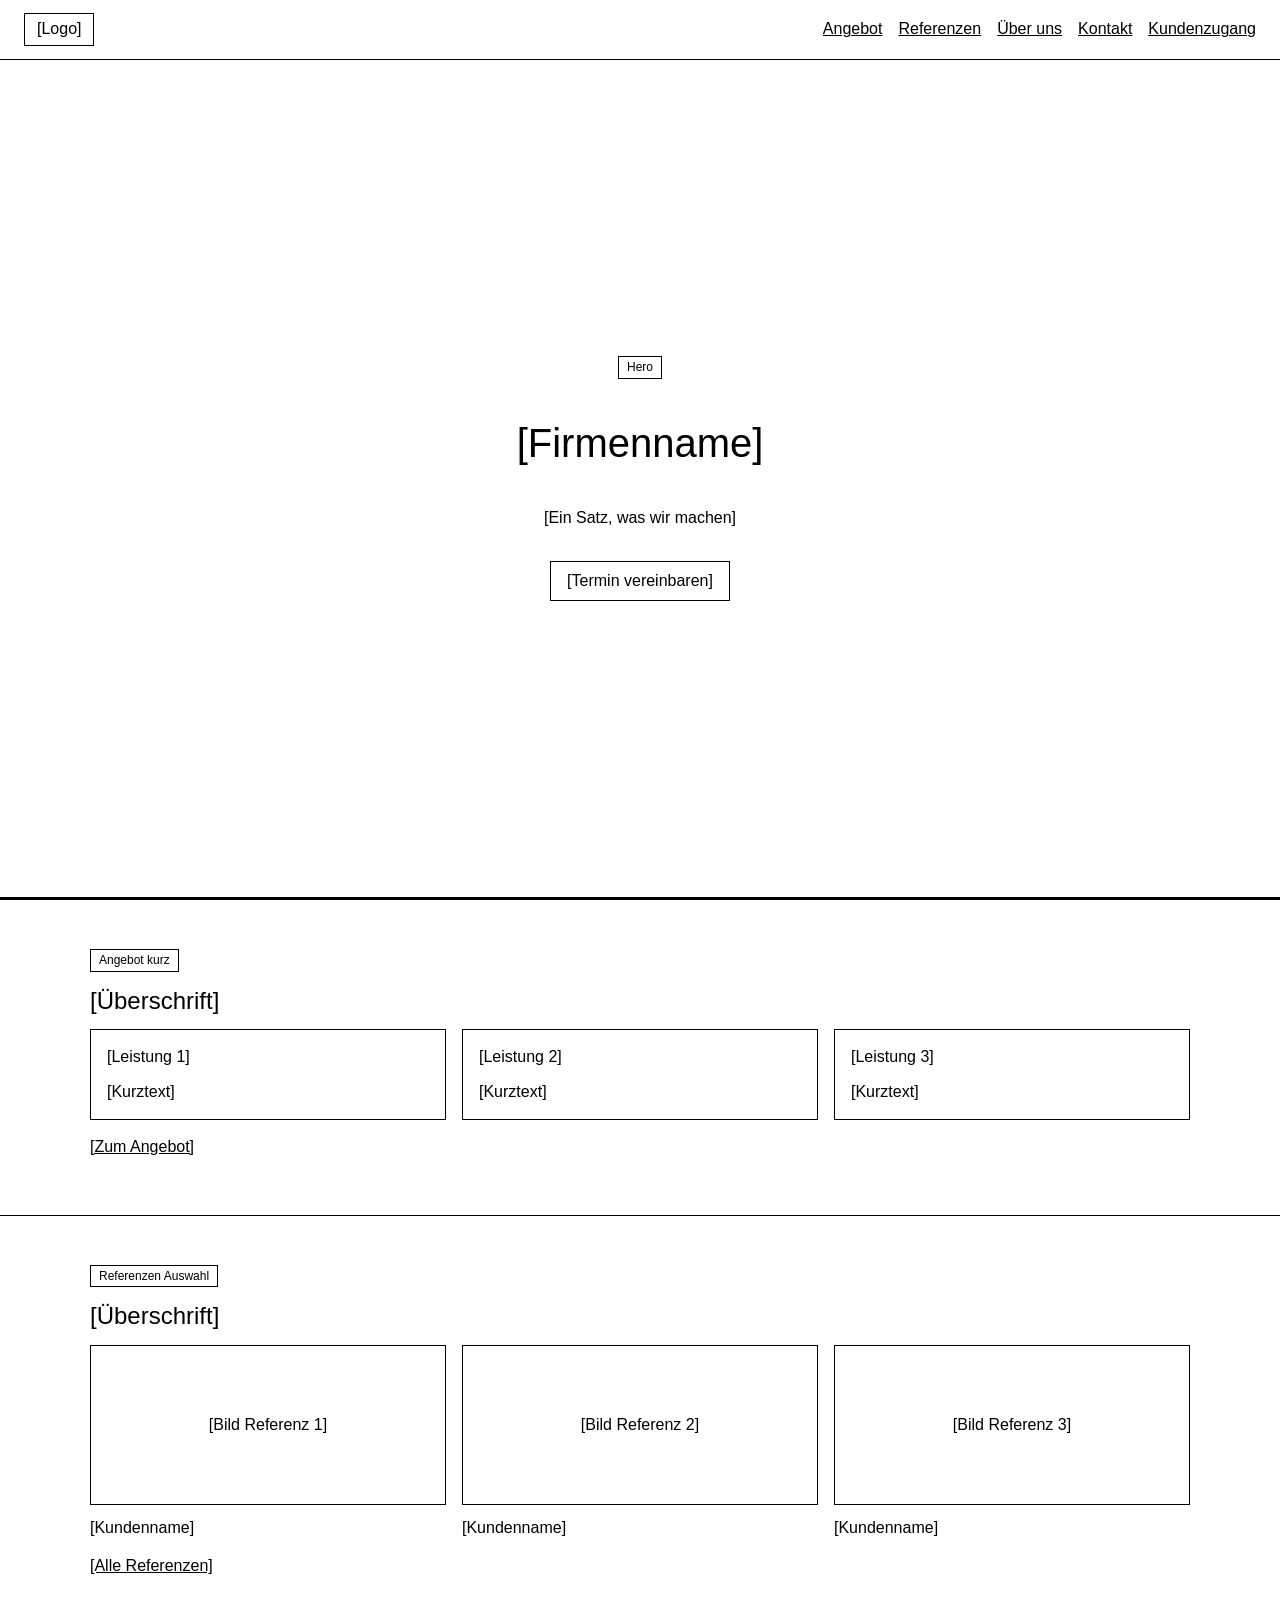
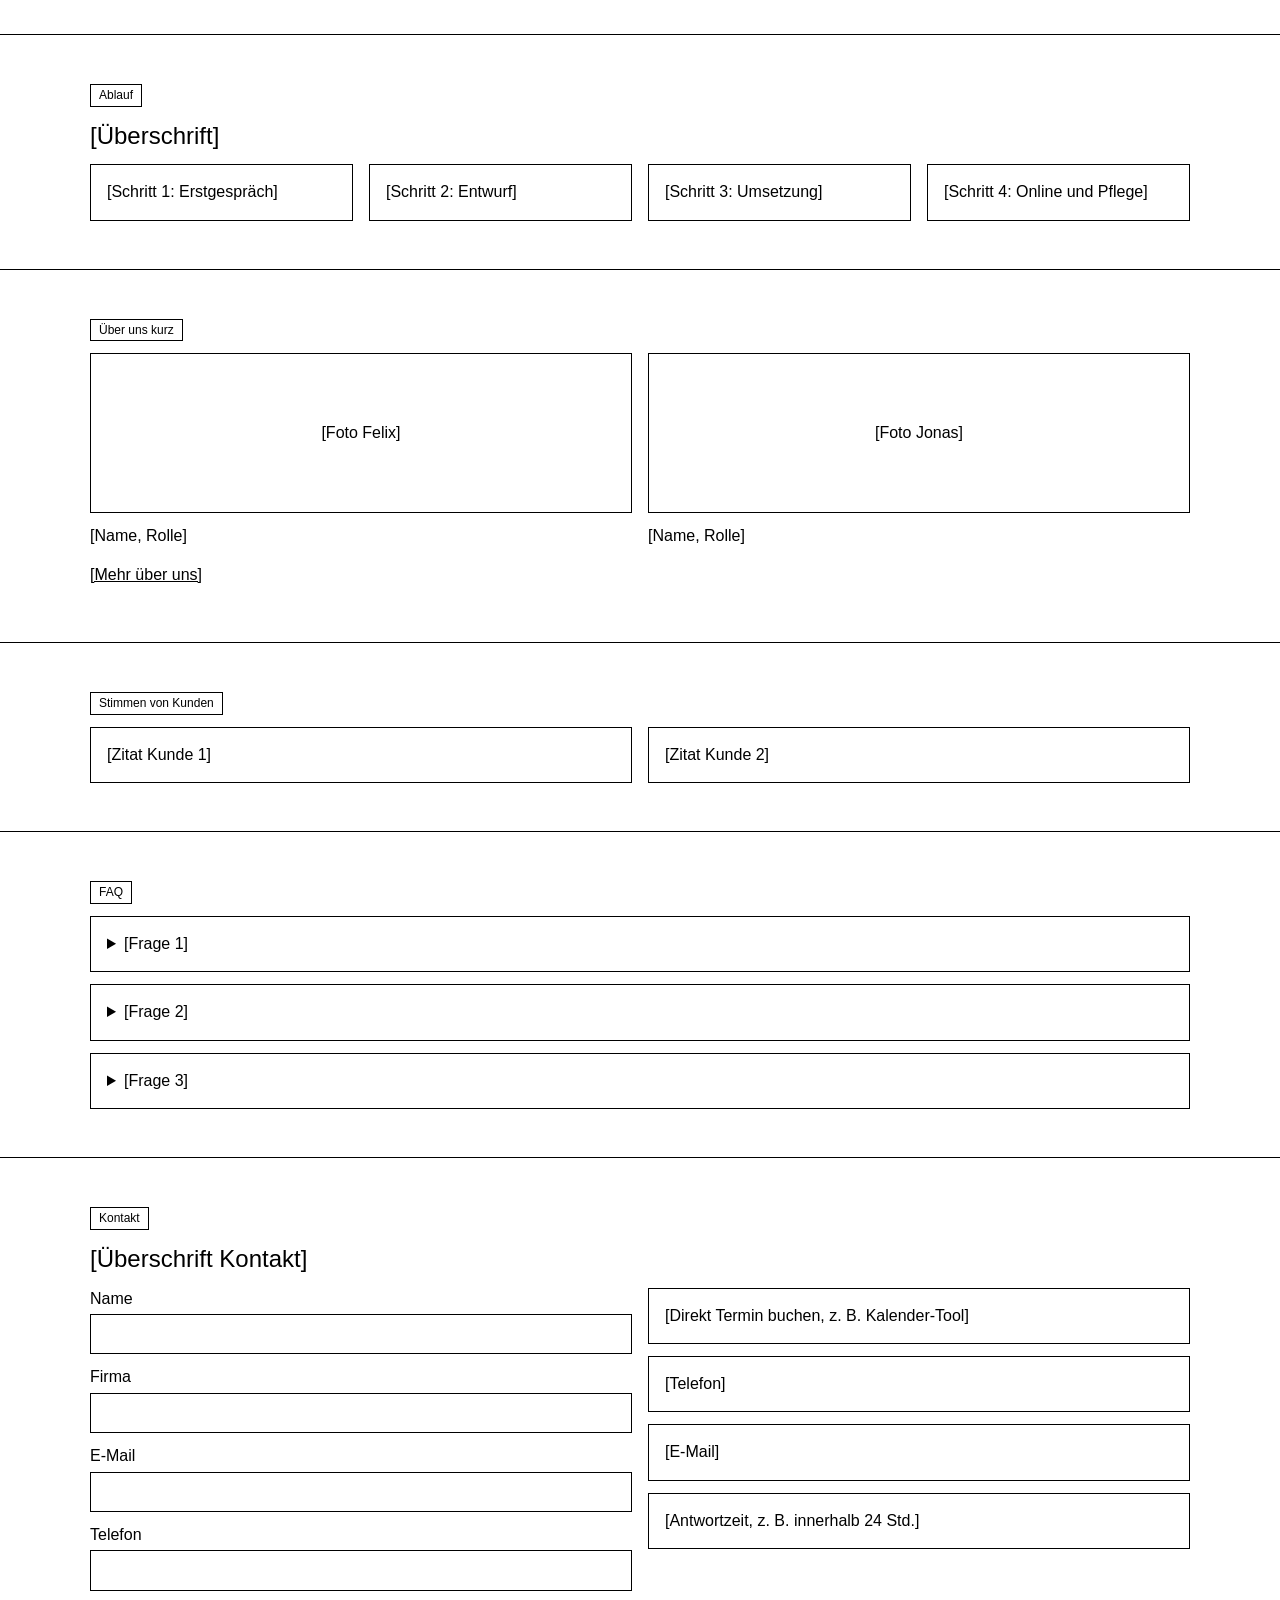
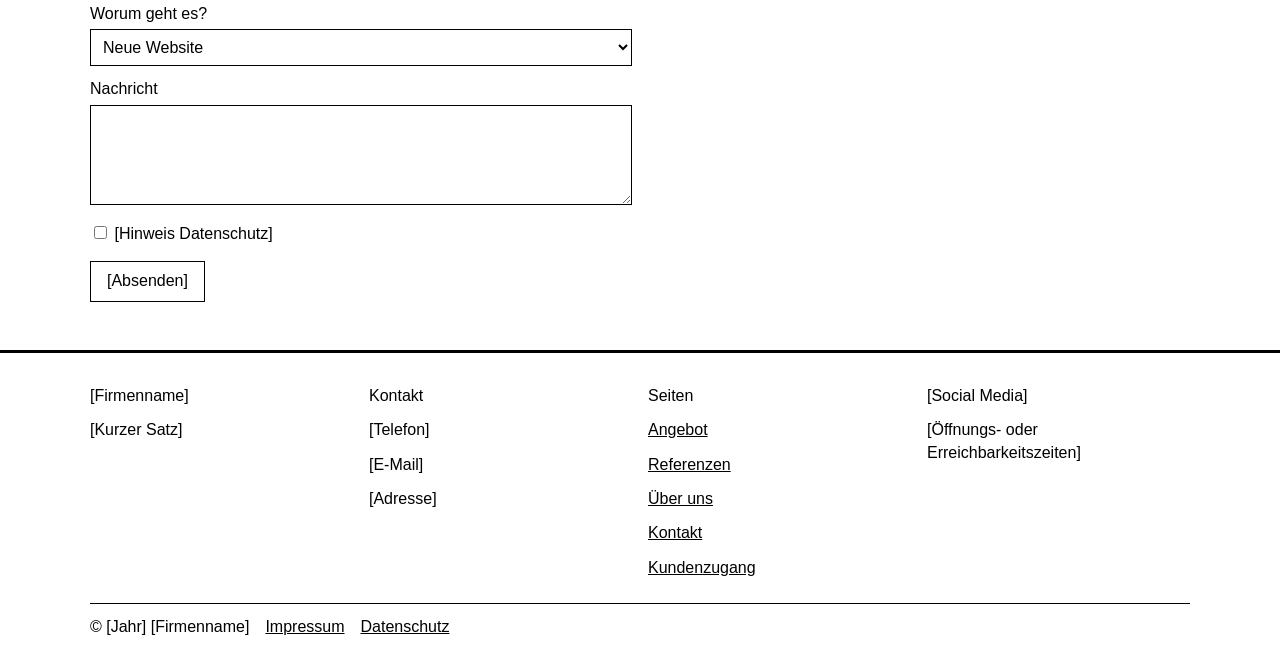
==== commit f5a1c77a: "eigene Website test" ====
--- a/index.html
+++ b/index.html
@@ -1,1708 +1,87 @@
 <!doctype html>
-<!--
-  =====================================================================
-  Tennagels und Rosenthal Handelsgesellschaft mbH: Website
-  =====================================================================
-  Aufbau: index.html (Startseite), impressum.html, datenschutz.html
-          assets/  → alle Bilder (Schriften stecken direkt in den Dateien)
-
-  In dieser Datei:
-    <style>  … </style>   im <head>      = Design (Farben, Schriften, Layout)
-    <script> … </script>  am Ende        = Scroll-Effekt, Sprachen, Formular
-      → ganz oben im Script: EINSTELLUNGEN (Formular-Key)
-      → danach alle Texte Deutsch/Englisch (Abschnitt "Zweisprachigkeit")
-
-  Kontaktformular einrichten:
-    1. Auf https://web3forms.com die Empfänger-E-Mail eingeben
-       (Test: jonasstroemich@gmail.com, später kontakt@tr-handel.de)
-    2. Den per Mail erhaltenen Access Key unten bei web3formsAccessKey eintragen
-
-  Bilder austauschen:
-    - Titelbild: assets/hero-paletten.jpg ersetzen (Querformat, mind. 2400 px breit)
-      (das frühere Foto assets/hero-lager.jpg liegt noch im Ordner, wird aber nicht mehr verwendet)
-    - Fotos Geschäftsführer: bei "person__img" assets/person-platzhalter.svg
-      durch das Foto ersetzen (Hochformat 4:5) und den alt-Text anpassen
-
-  Online stellen (GitHub Pages):
-    Repository anlegen → Inhalt dieses Ordners hochladen →
-    Settings → Pages → Branch "main", Ordner "/ (root)" → Save
-  =====================================================================
--->
 <html lang="de">
 <head>
-  <meta charset="utf-8">
-  <meta name="viewport" content="width=device-width, initial-scale=1">
-  <title>Tennagels und Rosenthal Handelsgesellschaft mbH | Postenware, Distributionsware &amp; Großhandel</title>
-  <meta name="description" content="Tennagels und Rosenthal Handelsgesellschaft mbH: Ihr Partner im Handel für Postenware und Distributionsware aus dem Großhandel. Persönlicher Kontakt, täglich neue Angebote, Versand in ganz Europa.">
-  <meta name="keywords" content="Postenware, Distributionsware, Großhandel, Restposten, B2B-Handel, Tennagels, Rosenthal">
-  <meta name="theme-color" content="#15263F">
-  <meta name="color-scheme" content="light">
-  <!-- Nach Umzug auf die eigene Domain prüfen -->
-  <link rel="canonical" href="https://www.tr-handel.de/">
-
-  <meta property="og:type" content="website">
-  <meta property="og:locale" content="de_DE">
-  <meta property="og:locale:alternate" content="en_GB">
-  <meta property="og:title" content="Tennagels und Rosenthal Handelsgesellschaft mbH">
-  <meta property="og:description" content="Ihr Partner im Handel für Postenware und Distributionsware aus dem Großhandel.">
-  <meta property="og:image" content="assets/hero-paletten.jpg">
-
-  <link rel="icon" href="assets/favicon.png" type="image/png">
-  <link rel="apple-touch-icon" href="assets/apple-touch-icon.png">
-
-  <script type="application/ld+json">
-  {
-    "@context": "https://schema.org",
-    "@type": "Organization",
-    "name": "Tennagels und Rosenthal Handelsgesellschaft mbH",
-    "slogan": "Ihr Partner im Handel.",
-    "url": "https://www.tr-handel.de/",
-    "logo": "https://www.tr-handel.de/assets/logo-512.webp",
-    "email": "kontakt@tr-handel.de",
-    "telephone": "+49 171 8106403",
-    "address": {
-      "@type": "PostalAddress",
-      "streetAddress": "Hommericher Str. 6d",
-      "postalCode": "51789",
-      "addressLocality": "Lindlar",
-      "addressCountry": "DE"
-    },
-    "founder": [
-      { "@type": "Person", "name": "Konrad Tennagels", "jobTitle": "Geschäftsführer" },
-      { "@type": "Person", "name": "Max Rosenthal", "jobTitle": "Geschäftsführer" }
-    ],
-    "knowsAbout": ["Postenware", "Distributionsware", "Großhandel"]
-  }
-  </script>
-  <script>document.documentElement.classList.add('js');</script>
-  <style>
-    /* =========================================================
-       Tennagels und Rosenthal Handelsgesellschaft mbH
-       ========================================================= */
-
-    @font-face {
-      font-family: "Cormorant Garamond";
-      src: url("[data-uri]") format("woff2");
-      font-weight: 300 700;
-      font-style: normal;
-      font-display: swap;
-    }
-    @font-face {
-      font-family: "Inter";
-      src: url("[data-uri]") format("woff2");
-      font-weight: 100 900;
-      font-style: normal;
-      font-display: swap;
-    }
-
-    :root {
-      /* Farben */
-      --navy-950: #0c1626;
-      --navy-900: #111f34;
-      --navy: #15263f;
-      --navy-700: #22385a;
-      --sand: #c9b38a;          /* Akzent auf dunklem Grund */
-      --sand-200: #ece4d4;
-      --sand-100: #f3eee4;
-      --gold-text: #7f6135;     /* Akzent-Text auf hellem Grund (AA) */
-      --bg: #f4f2ee;
-      --bg-2: #ebe8e2;
-      --surface: #ffffff;
-      --field: #f6f5f2;
-      --border: #dcd7ce;
-      --border-strong: #b9b2a6;
-      --text: #15263f;
-      --text-muted: #4a5465;
-      --on-dark: #f4f1ea;
-      --on-dark-muted: #c3c7cf;
-      --error: #a4231b;
-      --success: #1f6b43;
-      --focus: #15263f;
-
-      /* Typo */
-      --serif: "Cormorant Garamond", "Iowan Old Style", "Palatino Linotype", Georgia, serif;
-      --sans: "Inter", system-ui, -apple-system, "Segoe UI", Roboto, Arial, sans-serif;
-
-      /* Abstände */
-      --gutter: clamp(16px, 4vw, 48px);
-      --section-y: clamp(80px, 11vw, 152px);
-      --radius: 14px;
-      --radius-sm: 8px;
-      --header-h: 100px;
-      --edge: clamp(16px, 1.2vw, 20px); /* Abstand von Logo/Name und Buttons zum Bildschirmrand */
-      --blur: 7px;       /* JOS Stärke der Unschärfe am oberen Rand (0px = aus, mehr = verschwommener) */
-      --blur-fade: .85;   /*JOS wie stark der Inhalt oben verblasst (0 = gar nicht, 1 = komplett) */
-
-      /* Bewegung */
-      --ease-out: cubic-bezier(.22, 1, .36, 1);
-      --dur-fast: 160ms;
-      --dur: 320ms;
-
-      --shadow-card: 0 1px 2px rgba(17, 31, 52, .04), 0 12px 40px -12px rgba(17, 31, 52, .14);
-
-      color-scheme: light;
-    }
-    @media (max-width: 719px) {
-      :root { --header-h: 72px; }
-    }
-
-    /* ---------- Basis ---------- */
-    *, *::before, *::after { box-sizing: border-box; }
-    html { -webkit-text-size-adjust: 100%; scroll-padding-top: calc(var(--header-h) + 16px); }
-    body {
-      margin: 0;
-      font-family: var(--sans);
-      font-size: 1rem;
-      line-height: 1.65;
-      color: var(--text);
-      background: var(--bg);
-      -webkit-font-smoothing: antialiased;
-      text-rendering: optimizeLegibility;
-      overflow-x: hidden;
-    }
-    [hidden] { display: none !important; }
-    img, svg { display: block; max-width: 100%; }
-    h1, h2, h3, h4, p, ul, figure, blockquote { margin: 0; }
-    ul[role="list"] { list-style: none; padding: 0; }
-    a { color: inherit; }
-    button, input, textarea { font: inherit; color: inherit; }
-    em { font-style: italic; }
-
-    .sprite { position: absolute; width: 0; height: 0; overflow: hidden; }
-    .icon {
-      width: 20px; height: 20px; flex: none;
-      fill: none; stroke: currentColor; stroke-width: 1.75;
-      stroke-linecap: round; stroke-linejoin: round;
-    }
-
-    .visually-hidden {
-      position: absolute !important; width: 1px; height: 1px; padding: 0; margin: -1px;
-      overflow: hidden; clip: rect(0 0 0 0); white-space: nowrap; border: 0;
-    }
-
-    .skip-link {
-      position: fixed; left: 16px; top: 12px; z-index: 1000;
-      padding: 12px 18px; border-radius: var(--radius-sm);
-      background: var(--navy); color: #fff; font-weight: 600; text-decoration: none;
-      transform: translateY(-160%); transition: transform var(--dur-fast) var(--ease-out);
-    }
-    .skip-link:focus { transform: none; }
-
-    /* KI-Check 9: Fokusring zweifarbig (Navy + Sand), sichtbar auf hellen und dunklen Flächen */
-    :focus-visible { outline: 3px solid var(--focus); outline-offset: 3px; box-shadow: 0 0 0 3px var(--sand); }
-    ::selection { background: var(--sand); color: var(--navy-950); }
-    html { scrollbar-color: var(--navy-700) var(--bg-2); }
-    input, textarea { caret-color: var(--navy); }
-    main:focus { outline: none; }
-
-    .container { width: 100%; max-width: 1240px; margin-inline: auto; padding-inline: var(--gutter); }
-
-    /* ---------- Buttons ---------- */
-    .btn {
-      display: inline-flex; align-items: center; justify-content: center; gap: 10px;
-      min-height: 44px; padding: 10px 20px;
-      border: 1px solid transparent; border-radius: 999px;
-      font-size: .9375rem; font-weight: 600; letter-spacing: .01em; text-decoration: none;
-      cursor: pointer; touch-action: manipulation;
-      transition: background-color var(--dur-fast), color var(--dur-fast), border-color var(--dur-fast), transform var(--dur-fast), box-shadow var(--dur-fast);
-    }
-    .btn:active { transform: scale(.98); }
-    .btn .icon { width: 18px; height: 18px; }
-    .btn--gold { background: var(--sand); color: var(--navy-950); }
-    .btn--gold:hover { background: #d6c39f; }
-    .btn--navy { background: var(--navy); color: #fff; border-radius: 4px; min-height: 52px; box-shadow: 0 10px 24px -12px rgba(17, 31, 52, .6); }
-    .btn--navy:hover { background: var(--navy-700); }
-    .btn--ghost { background: transparent; color: var(--navy); border-color: var(--border-strong); }
-    .btn--ghost:hover { background: var(--bg); }
-    .btn--block { width: 100%; }
-    .btn--square { border-radius: 4px; } /* Knöpfe im Formular: eckiger wie die Felder */
-
-    /* ---------- Kopfzeile (ohne Balken) ---------- */
-    .site-header {
-      position: fixed; inset: 0 0 auto 0; z-index: 50;
-      height: var(--header-h);
-      pointer-events: none; /* Klicks auf leere Flächen gehen zum Inhalt durch */
-    }
-    /* Volle Breite: Logo + Name ganz links, Buttons ganz rechts: der Inhalt dazwischen bleibt frei */
-    .site-header__inner {
-      height: 100%;
-      padding-inline: var(--edge);
-      display: flex; align-items: center; justify-content: space-between; gap: 16px;
-    }
-    .site-header a, .site-header button { pointer-events: auto; }
-
-    /* Weicher Unschärfe-Verlauf oben links: Inhalt verschwimmt nur hinter Logo und Firmenname und läuft nach rechts weich aus.
-       --fade-w = Breite bis kurz hinter den Namen, per JS gesetzt. Mitte und Buttons rechts bleiben scharf. */
-    .topfade {
-      --on: 0; /* 0 = keine Unschärfe (Name noch groß im Hero), 1 = volle Unschärfe (Name in der Ecke), per JS */
-      --fade-w: 440px; --fade-r: 72px; /* Ende und Länge des Auslaufs nach rechts */
-      position: fixed; inset: 0 0 auto 0; z-index: 45;
-      height: calc(var(--header-h) + 24px);
-      pointer-events: none;
-    }
-    .topfade span { position: absolute; inset: 0; }
-    .topfade span:nth-child(1) {
-      -webkit-backdrop-filter: blur(calc(var(--blur) * .2 * var(--on))); backdrop-filter: blur(calc(var(--blur) * .2 * var(--on)));
-      -webkit-mask-image: linear-gradient(to bottom, #000 45%, transparent 100%), linear-gradient(to right, #000 calc(var(--fade-w) - var(--fade-r)), transparent var(--fade-w)); -webkit-mask-composite: source-in;
-      mask-image: linear-gradient(to bottom, #000 45%, transparent 100%), linear-gradient(to right, #000 calc(var(--fade-w) - var(--fade-r)), transparent var(--fade-w)); mask-composite: intersect;
-    }
-    .topfade span:nth-child(2) {
-      -webkit-backdrop-filter: blur(calc(var(--blur) * .5 * var(--on))); backdrop-filter: blur(calc(var(--blur) * .5 * var(--on)));
-      -webkit-mask-image: linear-gradient(to bottom, #000 25%, transparent 75%), linear-gradient(to right, #000 calc(var(--fade-w) - var(--fade-r)), transparent var(--fade-w)); -webkit-mask-composite: source-in;
-      mask-image: linear-gradient(to bottom, #000 25%, transparent 75%), linear-gradient(to right, #000 calc(var(--fade-w) - var(--fade-r)), transparent var(--fade-w)); mask-composite: intersect;
-    }
-    .topfade span:nth-child(3) {
-      -webkit-backdrop-filter: blur(calc(var(--blur) * var(--on))); backdrop-filter: blur(calc(var(--blur) * var(--on)));
-      -webkit-mask-image: linear-gradient(to bottom, #000 0%, transparent 50%), linear-gradient(to right, #000 calc(var(--fade-w) - var(--fade-r)), transparent var(--fade-w)); -webkit-mask-composite: source-in;
-      mask-image: linear-gradient(to bottom, #000 0%, transparent 50%), linear-gradient(to right, #000 calc(var(--fade-w) - var(--fade-r)), transparent var(--fade-w)); mask-composite: intersect;
-    }
-    /* Zusätzlich verblasst der Inhalt in die Farbe des Abschnitts (hell bzw. dunkel).
-       --t / --b = Ober- und Unterkante des dunklen Abschnitts, per JS gesetzt. */
-    .topfade { --t: -100px; --b: -100px; }
-    .topfade__tint { position: absolute; inset: 0; }
-    .topfade__tint--light {
-      background: linear-gradient(to bottom, rgb(244 242 238 / calc(var(--blur-fade) * var(--on))), rgb(244 242 238 / 0) 75%);
-      -webkit-mask-image: linear-gradient(to bottom, #000 calc(var(--t) - 8px), transparent calc(var(--t) + 8px), transparent calc(var(--b) - 8px), #000 calc(var(--b) + 8px)), linear-gradient(to right, #000 calc(var(--fade-w) - var(--fade-r)), transparent var(--fade-w)); -webkit-mask-composite: source-in;
-      mask-image: linear-gradient(to bottom, #000 calc(var(--t) - 8px), transparent calc(var(--t) + 8px), transparent calc(var(--b) - 8px), #000 calc(var(--b) + 8px)), linear-gradient(to right, #000 calc(var(--fade-w) - var(--fade-r)), transparent var(--fade-w)); mask-composite: intersect;
-    }
-    .topfade__tint--dark {
-      background: linear-gradient(to bottom, rgb(12 22 38 / calc(var(--blur-fade) * .7 * var(--on))), rgb(12 22 38 / 0) 75%);
-      -webkit-mask-image: linear-gradient(to bottom, transparent calc(var(--t) - 8px), #000 calc(var(--t) + 8px), #000 calc(var(--b) - 8px), transparent calc(var(--b) + 8px)), linear-gradient(to right, #000 calc(var(--fade-w) - var(--fade-r)), transparent var(--fade-w)); -webkit-mask-composite: source-in;
-      mask-image: linear-gradient(to bottom, transparent calc(var(--t) - 8px), #000 calc(var(--t) + 8px), #000 calc(var(--b) - 8px), transparent calc(var(--b) + 8px)), linear-gradient(to right, #000 calc(var(--fade-w) - var(--fade-r)), transparent var(--fade-w)); mask-composite: intersect;
-    }
-
-    /* Logo + Firmenname in der Kopfzeile: Name immer zweizeilig, ganz links */
-    .brand {
-      display: inline-flex; align-items: center; gap: 10px; min-height: 44px;
-      text-decoration: none; color: var(--navy); border-radius: 6px;
-    }
-    .brand__logo { width: 40px; height: 40px; flex: none; border-radius: 50%; }
-    .brand__text { display: flex; flex-direction: column; align-items: flex-start; gap: 4px; white-space: nowrap; }
-    .brand__l1, .fly__l1, .hero__l1 {
-      font-family: var(--serif); font-weight: 500; line-height: 1; letter-spacing: -.005em;
-    }
-    .brand__l2, .fly__l2, .hero__l2 {
-      font-family: var(--sans); font-weight: 400; line-height: 1; letter-spacing: .01em;
-    }
-    .brand__l1 { font-size: 26px; }
-    .brand__l2 { font-size: 14px; color: var(--text-muted); }
-    @media (max-width: 719px) {
-      .brand { gap: 8px; }
-      .brand__logo { width: 30px; height: 30px; }
-      .brand__l1 { font-size: 19px; }
-      .brand__l2 { font-size: 12px; }
-    }
-    @media (max-width: 359px) {
-      .brand__logo { width: 26px; height: 26px; }
-      .brand__l1 { font-size: 16px; }
-      .brand__l2 { font-size: 11.5px; }
-    }
-    /* Mit JS zeichnet die Ebene .fly den Namen (Farbe passend zum Abschnitt dahinter).
-       Der Link bleibt als unsichtbare Klick- und Vorlesefläche an derselben Stelle. */
-    .js .brand__text { opacity: 0; }
-
-    .header-actions { display: flex; align-items: center; gap: 12px; }
-
-    .lang {
-      display: inline-flex; padding: 3px; gap: 2px;
-      background: rgba(244, 241, 234, .95);
-      border: 1px solid rgba(21, 38, 63, .14);
-      border-radius: 999px;
-    }
-    .lang__btn {
-      min-width: 44px; min-height: 38px; padding: 0 10px;
-      border: 0; border-radius: 999px; background: transparent;
-      font-size: .8125rem; font-weight: 600; letter-spacing: .06em; color: var(--navy);
-      cursor: pointer; touch-action: manipulation;
-      transition: background-color var(--dur-fast), color var(--dur-fast);
-    }
-    .lang__btn:hover { background: rgba(21, 38, 63, .08); }
-    .lang__btn[aria-pressed="true"] { background: var(--navy); color: #fff; }
-    .header-call { display: none; }
-
-    @media (max-width: 719px) {
-      .lang__btn { min-width: 40px; min-height: 36px; padding: 0 8px; }
-      .header-actions { gap: 8px; }
-      /* KI-Check 10: auf dem Handy direkt anrufen statt zum Formular springen */
-      .header-cta { display: none; }
-      .header-call { display: inline-flex; width: 44px; height: 44px; padding: 0; }
-    }
-    /* KI-Check 10: schmale Handys zeigen nur die jeweils andere Sprache, damit Logo, Name und Anrufen nebeneinander passen */
-    @media (max-width: 479px) {
-      .lang__btn[aria-pressed="true"] { display: none; }
-      .lang__btn { min-width: 44px; }
-    }
-
-    /* ---------- Fliegender Name ---------- */
-    .fly { position: fixed; inset: 0; z-index: 60; pointer-events: none; display: none; }
-    .js .fly { display: block; }
-    /* Drei Ebenen: hell über dunklen Abschnitten, dunkel darüber und darunter.
-       Der Zuschnitt (clip-path) wird per JS exakt an die Abschnittskanten gelegt. */
-    .fly__set { position: absolute; inset: 0; clip-path: inset(0 0 100% 0); }
-    .fly__set--light { color: var(--on-dark); }
-    .fly__set--light .fly__l2 { color: #d9d4c9; }
-    .fly__set--dark { color: var(--navy); }
-    .fly__set--dark .fly__l2 { color: var(--text-muted); }
-    .fly__item, .fly__static { position: absolute; left: 0; top: 0; white-space: nowrap; transform-origin: 0 0; }
-    .fly__item { will-change: transform; }
-    .fly__static { visibility: hidden; }
-    .fly.is-docked .fly__static { visibility: visible; } /* in Ruhe: gestochen scharfer Text */
-    .fly.is-docked .fly__item { opacity: 0; }
-    /* Name in der Ecke: weicher Schein in Hintergrundfarbe direkt um die Buchstaben, damit durchlaufender Text ihn nicht stört.
-       Creme auf hellen, Navy auf dunklen Abschnitten. Wächst mit --on auf (0 = Name groß im Hero, 1 = in der Ecke, per JS). */
-    .fly { --on: 0; }
-    .fly__set--dark .fly__item, .fly__set--dark .fly__static {
-      text-shadow: 0 0 4px rgb(244 242 238 / calc(var(--on) * .95)), 0 0 10px rgb(244 242 238 / calc(var(--on) * .9)), 0 0 18px rgb(244 242 238 / calc(var(--on) * .8));
-    }
-    .fly__set--light .fly__item, .fly__set--light .fly__static {
-      text-shadow: 0 0 4px rgb(12 22 38 / calc(var(--on) * .95)), 0 0 10px rgb(12 22 38 / calc(var(--on) * .9)), 0 0 18px rgb(12 22 38 / calc(var(--on) * .8));
-    }
-    .topfade { display: none; } /* Unschärfe oben links ist durch den Schein ersetzt (2026-10-01). Zum Zurückholen diese Zeile löschen. */
-    .fly:not(.is-motion) .fly__item { display: none; }
-
-    /* ---------- Hero ---------- */
-    .hero {
-      position: relative;
-      min-height: 100vh; min-height: 100svh;
-      color: var(--on-dark);
-      background: var(--navy-950);
-      overflow: hidden;
-      isolation: isolate;
-    }
-    .hero__media { position: absolute; inset: 0; z-index: -1; }
-    .js-fly .hero__media { will-change: transform; } /* Parallax per JS */
-    .hero__img {
-      width: 100%; height: 100%; object-fit: cover; object-position: center 40%;
-      filter: grayscale(1) contrast(1.08) brightness(.9);
-    }
-    .hero__media::after {
-      content: ""; position: absolute; inset: 0;
-      background:
-        linear-gradient(180deg, rgba(12, 22, 38, .72) 0%, rgba(12, 22, 38, .40) 34%, rgba(12, 22, 38, .50) 64%, rgba(12, 22, 38, .92) 100%),
-        rgba(21, 38, 63, .38);
-    }
-    /* Name steht oben (wie im Referenzvideo) und zieht sich beim Scrollen in die Ecke */
-    .hero__inner {
-      width: 100%; max-width: 1440px; margin-inline: auto; padding-inline: var(--gutter);
-      padding-top: calc(var(--header-h) - 4px);
-    }
-    .hero__name { display: flex; flex-direction: column; align-items: flex-start; font-weight: inherit; }
-    .hero__l1 { display: block; width: max-content; font-size: clamp(28px, 10.4vw, 220px); white-space: nowrap; color: var(--on-dark); }
-    .hero__l2 { display: block; margin-top: .75em; font-size: clamp(15px, 2vw, 40px); color: #d9d4c9; }
-    .js-fly .hero__l1, .js-fly .hero__l2 { opacity: 0; } /* bleibt für Screenreader lesbar */
-
-    .hero__meta {
-      position: absolute; left: 0; right: 0; bottom: clamp(24px, 5vh, 48px);
-      max-width: 1440px; margin-inline: auto; padding-inline: var(--gutter);
-      display: flex; justify-content: space-between; align-items: flex-end; gap: 24px;
-    }
-    .hero__keywords {
-      display: flex; flex-wrap: wrap; align-items: center; gap: 8px 12px;
-      font-size: .75rem; font-weight: 500; letter-spacing: .16em; text-transform: uppercase;
-      color: var(--on-dark-muted);
-    }
-    .hero__keywords .dot { width: 4px; height: 4px; border-radius: 50%; background: var(--sand); }
-    .hero__kw { display: inline-flex; align-items: center; gap: 12px; white-space: nowrap; } /* KI-Check 12 */
-    /* Passen die drei Stichworte nicht in eine Zeile, stehen sie schlicht untereinander (per JS) */
-    .hero__keywords.is-list { flex-direction: column; align-items: flex-start; gap: 10px; }
-    .hero__keywords.is-list .dot { display: none; }
-    .hero__slogan {
-      font-family: var(--serif); font-size: clamp(1.5rem, 2.4vw, 2.25rem); line-height: 1.1; text-align: right;
-    }
-    .hero__slogan em { color: var(--sand); font-style: normal; } /* KI-Check 2 */
-
-    .hero__scroll {
-      position: absolute; left: 50%; bottom: clamp(24px, 5vh, 48px); transform: translateX(-50%);
-      display: flex; flex-direction: column; align-items: center; gap: 6px;
-      min-height: 44px; padding: 4px 12px;
-      font-size: .75rem; letter-spacing: .14em; text-transform: uppercase; text-decoration: none;
-      color: var(--on-dark-muted);
-    }
-    .hero__scroll .icon { width: 18px; height: 18px; } /* KI-Check 7: Pfeil ohne Dauer-Hüpfen */
-    .hero__scroll:hover { color: #fff; }
-    /* Stichworte, „Mehr erfahren“ und Slogan übereinander, sobald sie sich sonst berühren würden (per JS) */
-    .hero--stack .hero__meta { flex-direction: column; align-items: flex-start; bottom: 88px; }
-    .hero--stack .hero__slogan { text-align: left; }
-    .hero--stack .hero__scroll { bottom: 16px; }
-
-    @media (max-width: 719px) {
-      /* Handy: Name sitzt tiefer im Bild statt direkt unter den Buttons */
-      .hero__inner { padding-top: 30svh; }
-      .hero__meta { flex-direction: column; align-items: flex-start; bottom: 88px; }
-      .hero__slogan { text-align: left; }
-      .hero__scroll { bottom: 16px; }
-    }
-
-    /* ---------- Sektionen ---------- */
-    .section { padding-block: var(--section-y); }
-    /* Sprungziele (Mehr erfahren, Kontakt): Abschnitt beginnt genau an der Oberkante,
-       ohne Streifen des vorherigen Abschnitts. Der Innenabstand hält den Inhalt frei. */
-    section[id] { scroll-margin-top: calc(-1 * (var(--header-h) + 16px)); }
-    /* Sprung zu Kontakt überspringt den oberen Innenabstand, die Überschrift steht direkt unter dem Namen */
-    #kontakt { scroll-margin-top: calc(-1 * var(--section-y) - 8px); }
-    .display {
-      font-family: var(--serif); font-weight: 500;
-      font-size: clamp(2.5rem, 5.6vw, 4.75rem); line-height: 1.02; letter-spacing: -.01em;
-      text-wrap: balance;
-    }
-    .display em { color: var(--gold-text); font-style: normal; } /* KI-Check 2 */
-    .display--center { text-align: center; }
-    .lead { font-size: clamp(1.125rem, 1.5vw, 1.3125rem); line-height: 1.55; color: var(--text); }
-    .about__body p + p, .team__intro .lead { margin-top: 20px; }
-    .about__body p:not(.lead) { color: var(--text-muted); max-width: 60ch; }
-    strong { font-weight: 600; color: var(--text); }
-
-    /* Über uns */
-    .about { background: var(--bg); } /* KI-Check 12 */
-    .about__grid { display: grid; gap: 32px 64px; grid-template-columns: 1fr; }
-    @media (min-width: 900px) {
-      .about__grid { grid-template-columns: 1fr 1fr; align-items: start; } /* KI-Check 3 + 12: Überschrift in zwei Zeilen, oben ausgerichtet */
-    }
-    /* KI-Check 4: ruhige Liste mit Haarlinien statt Kacheln mit Symbolen und Schatten */
-    .usp {
-      margin-top: clamp(56px, 8vw, 96px);
-      display: grid; gap: 0 clamp(24px, 3vw, 48px);
-      grid-template-columns: 1fr;
-    }
-    /* nie 3 + 1: auf mittleren Breiten 2 × 2, erst mit genug Platz alle 4 nebeneinander */
-    @media (min-width: 600px) { .usp { grid-template-columns: repeat(2, minmax(0, 1fr)); } }
-    @media (min-width: 1100px) { .usp { grid-template-columns: repeat(4, minmax(0, 1fr)); } }
-    .usp__item { position: relative; padding: 22px 0 30px; border-top: 1px solid var(--border-strong); }
-    .usp__title { font-family: var(--serif); font-size: 1.5rem; font-weight: 600; line-height: 1.15; margin-bottom: 10px; }
-    .usp__item p { color: var(--text-muted); font-size: .96875rem; max-width: 34ch; }
-
-    /* Geschäftsführung */
-    .team { background: var(--bg-2); }
-    .team__grid { display: grid; gap: 48px 72px; grid-template-columns: 1fr; align-items: center; }
-    @media (min-width: 960px) { .team__grid { grid-template-columns: 5fr 6fr; } }
-    .people { display: grid; grid-template-columns: repeat(2, minmax(0, 1fr)); gap: clamp(12px, 2.4vw, 28px); }
-    .person__img {
-      width: 100%; height: auto; aspect-ratio: 4 / 5; object-fit: cover;
-      border-radius: var(--radius); background: #e7e3dc;
-      filter: grayscale(1);
-    }
-    .person__name { margin-top: 16px; font-family: var(--serif); font-size: clamp(1.25rem, 2vw, 1.625rem); font-weight: 600; line-height: 1.15; }
-    .person__role { font-size: .8125rem; font-weight: 500; letter-spacing: .14em; text-transform: uppercase; color: var(--text-muted); margin-top: 4px; }
-    .people .person:nth-child(2) { margin-top: clamp(24px, 5vw, 64px); }
-
-    .motto {
-      margin-top: clamp(64px, 9vw, 120px); padding-top: clamp(40px, 5vw, 64px);
-      border-top: 1px solid var(--border);
-      display: grid; gap: 12px; justify-items: center; text-align: center;
-    }
-    .motto__text { font-family: var(--serif); font-size: clamp(2.25rem, 6vw, 5rem); line-height: 1.02; font-weight: 500; }
-    .motto__text em { color: var(--gold-text); font-style: normal; } /* KI-Check 2 */
-    .motto__sub { color: var(--text-muted); max-width: 46ch; }
-
-    /* Zitat */
-    .quote {
-      background: var(--navy);
-      color: var(--on-dark);
-      padding-block: clamp(80px, 11vw, 144px);
-    }
-    .quote__inner { max-width: 1040px; }
-    /* Goldakzent im Text, z. B. <span class="gold">.</span> */
-    .gold { color: var(--sand); }
-    .quote blockquote { margin: 0; }
-    .quote blockquote p {
-      font-family: var(--serif); font-weight: 400; font-style: normal; /* KI-Check 2 */
-      font-size: clamp(1.875rem, 4.2vw, 3.5rem); line-height: 1.16; text-wrap: balance;
-      text-indent: -.4em; /* KI-Check 8: öffnendes Anführungszeichen hängt links heraus */
-    }
-    .quote figcaption { margin-top: 36px; display: flex; align-items: center; gap: 14px; flex-wrap: wrap; }
-    .quote figcaption::before { content: ""; width: 40px; height: 1px; background: var(--sand); }
-    .quote__name { font-weight: 600; }
-    /* Eigene Aussage der Firma unter dem Seneca-Zitat: so groß wie das Zitat, aber ohne Anführungszeichen */
-    .quote__after {
-      margin-top: clamp(40px, 5vw, 64px);
-      font-family: var(--serif); font-size: clamp(1.875rem, 4.2vw, 3.5rem); line-height: 1.16; text-wrap: balance; /* gleiche Größe wie das Zitat */
-    }
-
-    /* ---------- Kontakt ---------- */
-    .contact { background: var(--bg); } /* KI-Check 12 */
-    .contact__grid { margin-top: clamp(48px, 6vw, 80px); display: grid; gap: 40px 64px; grid-template-columns: 1fr; align-items: start; }
-    @media (min-width: 960px) {
-      .contact__grid { grid-template-columns: 5fr 7fr; }
-      /* Kontaktdaten laufen beim Scrollen neben dem Formular mit */
-      .contact__info { position: sticky; top: calc(var(--header-h) + 32px); }
-    }
-
-    .contact__lead { color: var(--text-muted); max-width: 44ch; }
-    .contact__list { margin-top: 28px; display: grid; gap: 8px; }
-    .contact__link {
-      display: flex; align-items: center; gap: 16px;
-      min-height: 64px; padding: 10px 14px 10px 10px; margin-inline: -10px;
-      border-radius: 12px; text-decoration: none;
-      transition: background-color var(--dur-fast);
-    }
-    .contact__link:hover { background: rgba(255, 255, 255, .7); }
-    .contact__link:hover .contact__value { text-decoration: underline; text-underline-offset: 3px; }
-    .contact__icon { display: grid; place-items: center; width: 44px; height: 44px; border-radius: 10px; background: var(--sand-200); color: var(--gold-text); flex: none; }
-    .contact__label { display: block; font-size: .75rem; font-weight: 600; letter-spacing: .14em; text-transform: uppercase; color: var(--text-muted); }
-    .contact__value { display: block; font-size: 1.0625rem; font-weight: 500; color: var(--navy); overflow-wrap: anywhere; }
-
-    .form-card {
-      background: var(--surface); border-radius: 8px; box-shadow: var(--shadow-card);
-      padding: clamp(20px, 3.6vw, 40px);
-      border: 1px solid rgba(21, 38, 63, .06);
-    }
-    .form { display: grid; grid-template-columns: 1fr; gap: 20px 16px; }
-    @media (min-width: 640px) { .form { grid-template-columns: 1fr 1fr; } }
-    .field--full { grid-column: 1 / -1; }
-    .field { display: grid; gap: 8px; align-content: start; min-width: 0; }
-    fieldset.field { border: 0; margin: 0; padding: 0; }
-    .field__label { font-size: .875rem; font-weight: 500; color: var(--text); padding: 0; }
-    .req { color: var(--error); }
-    .opt { color: var(--text-muted); font-weight: 400; }
-    .field__input {
-      width: 100%; min-height: 50px; padding: 12px 14px;
-      font-size: 1rem; line-height: 1.4;
-      background: var(--field); border: 1px solid var(--border); border-radius: 4px;
-      transition: border-color var(--dur-fast), box-shadow var(--dur-fast), background-color var(--dur-fast);
-    }
-    .field__input:hover { border-color: var(--border-strong); }
-    .field__input:focus { outline: none; background: #fff; border-color: var(--navy); box-shadow: 0 0 0 3px rgba(201, 179, 138, .55); }
-    .field__input--area { resize: vertical; min-height: 112px; }
-    .field__hint { font-size: .8125rem; color: var(--text-muted); }
-    .field__error { display: none; align-items: center; gap: 6px; font-size: .875rem; font-weight: 500; color: var(--error); }
-    .field__error::before { content: "!"; display: inline-grid; place-items: center; width: 16px; height: 16px; border-radius: 50%; background: var(--error); color: #fff; font-size: 11px; font-weight: 700; flex: none; }
-    .field.is-invalid .field__error { display: flex; }
-    .field.is-invalid .field__input { border-color: var(--error); background: #fff8f7; }
-
-    .consent { display: flex; gap: 12px; align-items: flex-start; }
-    .consent__box { width: 22px; height: 22px; margin: 2px 0 0; flex: none; accent-color: var(--navy); cursor: pointer; }
-    .consent label { font-size: .9375rem; color: var(--text-muted); cursor: pointer; }
-    .consent a { color: var(--navy); font-weight: 500; text-underline-offset: 3px; }
-    .field.is-invalid .consent__box { outline: 2px solid var(--error); outline-offset: 2px; }
-
-    .form__note { font-size: .8125rem; color: var(--text-muted); margin-top: -6px; }
-    .hp { position: absolute; left: -9999px; width: 1px; height: 1px; overflow: hidden; }
-
-
-    .form__status { font-size: .9375rem; min-height: 1px; }
-    .form__status.is-error { color: var(--error); font-weight: 500; }
-    .form__status a { color: inherit; }
-
-    .spinner { display: none; width: 18px; height: 18px; border-radius: 50%; border: 2px solid rgba(255, 255, 255, .35); border-top-color: #fff; animation: spin .8s linear infinite; }
-    .is-loading .spinner { display: inline-block; }
-    .is-loading .btn__icon { display: none; }
-    .btn[disabled] { opacity: .7; cursor: progress; }
-    @keyframes spin { to { transform: rotate(360deg); } }
-
-    .form-success { text-align: center; padding: clamp(24px, 5vw, 56px) 8px; display: grid; justify-items: center; gap: 14px; }
-    .form-success:focus { outline: none; }
-    .form-success__icon { display: grid; place-items: center; width: 64px; height: 64px; border-radius: 50%; background: var(--navy); color: var(--sand); margin-bottom: 6px; }
-    .form-success__icon .icon { width: 28px; height: 28px; stroke-width: 2.5; }
-    .form-success h3 { font-family: var(--serif); font-size: 2rem; font-weight: 600; line-height: 1.1; }
-    .form-success p { color: var(--text-muted); max-width: 40ch; }
-    .form-success .btn { margin-top: 10px; }
-
-    /* ---------- Footer ---------- */
-    .site-footer { background: var(--navy-950); color: var(--on-dark-muted); padding-top: 64px; font-size: .9375rem; }
-    .site-footer a { color: var(--on-dark); text-underline-offset: 3px; }
-    .site-footer__grid { display: grid; gap: 32px; grid-template-columns: 1fr; padding-bottom: 48px; }
-    @media (min-width: 800px) { .site-footer__grid { grid-template-columns: 1.4fr 1fr auto; align-items: start; } }
-    .site-footer__brand { display: flex; gap: 14px; align-items: center; }
-    .site-footer__brand img { width: 48px; height: 48px; border-radius: 50%; }
-    .site-footer__brand p { display: grid; gap: 4px; }
-    .site-footer__l1 { font-family: var(--serif); font-size: 1.375rem; font-weight: 600; color: var(--on-dark); line-height: 1.1; }
-    .site-footer__l2 { font-size: .875rem; }
-    .site-footer__addr { font-style: normal; line-height: 1.8; }
-    .site-footer__nav ul { display: grid; gap: 4px; }
-    .site-footer__nav a { display: inline-flex; align-items: center; min-height: 32px; }
-    .site-footer__bottom { border-top: 1px solid rgba(255, 255, 255, .1); padding-block: 20px 28px; font-size: .8125rem; }
-
-    /* ---------- Reduzierte Bewegung ---------- */
-    @media (prefers-reduced-motion: reduce) {
-      *, *::before, *::after { animation-duration: .01ms !important; animation-iteration-count: 1 !important; transition-duration: .01ms !important; scroll-behavior: auto !important; }
-    }
-    @media (prefers-reduced-motion: no-preference) {
-      html { scroll-behavior: smooth; }
-    }
-
-    /* Windows-Kontrastmodus */
-    @media (forced-colors: active) {
-      .btn, .lang__btn, .field__input { border: 1px solid ButtonText; }
-      .lang__btn[aria-pressed="true"] { background: Highlight; color: HighlightText; }
-    }
-    /* Zitat färbt sich beim Scrollen Wort für Wort ein */
-    .js-fly .quote .qw { opacity: .18; transition: opacity .25s ease-out; }
-    /* ---------- Hover-Effekte (nur mit Maus, nicht auf Touch-Geräten) ---------- */
-    /* Stärken-Liste: die Haarlinie über dem Punkt zieht sich gold auf (KI-Check 4, ersetzt den Symbol-Farbwechsel) */
-    .usp__item::after {
-      content: ""; position: absolute; left: 0; right: 0; top: -1px; height: 2px;
-      background: var(--gold-text); transform: scaleX(0); transform-origin: left center;
-      transition: transform .45s var(--ease-out);
-    }
-    /* Fotos: Bild zoomt im Rahmen leicht heran, goldene Linie unter dem Namen.
-       Mit Bewegung liegt das Bild etwas größer im Rahmen und wandert beim Scrollen langsamer als die Seite (--py per JS) */
-    .person__frame { border-radius: var(--radius); overflow: hidden; }
-    .person__frame .person__img { border-radius: 0; transition: scale .9s var(--ease-out); }
-    .js-fly .person__frame .person__img { scale: 1.08; translate: 0 var(--py, 0px); }
-    .person__name { position: relative; display: inline-block; }
-    .person__name::after {
-      content: ""; position: absolute; left: 0; bottom: -5px; width: 100%; height: 1px;
-      background: var(--sand); transform: scaleX(0); transform-origin: left center;
-      transition: transform .45s var(--ease-out);
-    }
-    @media (hover: hover) {
-      .usp__item:hover::after { transform: scaleX(1); }
-      .person:hover .person__img { scale: 1.03; }
-      .js-fly .person:hover .person__img { scale: 1.11; }
-      .person:hover .person__name::after { transform: scaleX(1); }
-    }
-    /* Touch-Geräte ohne Hover: derselbe Effekt für den Punkt, der gerade in der Bildschirmmitte steht (per JS) */
-    @media (hover: none) {
-      .usp__item.is-active::after { transform: scaleX(1); }
-      .person.is-active .person__img { scale: 1.03; }
-      .js-fly .person.is-active .person__img { scale: 1.11; }
-      .person.is-active .person__name::after { transform: scaleX(1); }
-    }
-    /* Bewegung reduzieren: kein Zoom, Farben und Linien erscheinen ohne Animation */
-    @media (prefers-reduced-motion: reduce) {
-      .person:hover .person__img, .person.is-active .person__img { scale: none; }
-    }
-    /* Antippen: alles Anklickbare gibt kurz nach, solange der Finger drauf ist */
-    a, button, label { -webkit-tap-highlight-color: transparent; }
-    .lang__btn, .contact__icon, .hero__scroll .icon { transition-property: background-color, border-color, color, box-shadow, transform; transition-duration: var(--dur-fast); }
-    .btn:active { transform: scale(.96); }
-    .lang__btn:active { background: rgba(21, 38, 63, .14); transform: scale(.94); }
-    .lang__btn[aria-pressed="true"]:active { background: var(--navy-700); }
-    .contact__link:active { background: rgba(255, 255, 255, .7); }
-    .contact__link:active .contact__icon { transform: scale(.92); }
-    .hero__scroll:active { color: #fff; }
-    .hero__scroll:active .icon { transform: translateY(3px); }
-    .brand:active, .site-footer a:active { opacity: .7; }
-
-    /* ===== Kontaktformular schlicht in der Mitte (nach Vorlage des Users, 2026-10-20) ===== */
-    .contact__grid { grid-template-columns: 1fr !important; max-width: 640px; margin-inline: auto; gap: 40px; }
-    .contact__info { position: static !important; text-align: center; }
-    .contact__lead { margin-inline: auto; }
-    .contact__list { display: flex; flex-wrap: wrap; justify-content: center; gap: 4px 28px; margin-top: 20px; }
-    .contact__link { min-height: 44px; padding: 6px 4px; margin: 0; gap: 10px; border-radius: 0; text-align: left; }
-    .contact__link:hover, .contact__link:active { background: none; }
-    .contact__icon { width: auto; height: auto; background: none; border-radius: 0; }
-    .contact__label { display: none; }
-    .contact__value { font-size: 1rem; }
-
-    .form-card { background: none; box-shadow: none; border: 0; border-radius: 0; padding: 0; }
-    .form { gap: 14px 16px; }
-    .contact .field__label {
-      position: absolute; width: 1px; height: 1px; overflow: hidden; clip-path: inset(50%); white-space: nowrap;
-    } /* Beschriftung bleibt für Screenreader, sichtbar ist der Platzhalter */
-    .contact .field__hint { position: absolute; width: 1px; height: 1px; overflow: hidden; clip-path: inset(50%); white-space: nowrap; }
-    .contact .field__input {
-      min-height: 44px; padding: 10px 12px; font-size: .9375rem;
-      background: #fff; border: 1px solid #cfcbc4; border-radius: 2px;
-    }
-    .contact .field__input::placeholder { color: #8a8f99; opacity: 1; }
-    .contact .field__input:focus { box-shadow: none; border-color: var(--navy); }
-    .contact .field__input--area { min-height: 96px; }
-    .contact .consent label { font-size: .875rem; }
-    .contact .form__note { text-align: center; font-size: .8125rem; color: var(--text-muted); }
-    .contact #form-submit {
-      width: auto; justify-self: center; min-height: 44px; padding: 8px 40px;
-      background: transparent; color: var(--navy); border: 1px solid var(--navy); border-radius: 2px; box-shadow: none;
-      font-weight: 500; letter-spacing: .02em;
-    }
-    .contact #form-submit:hover { background: var(--navy); color: #fff; }
-    .contact #form-submit .btn__icon { display: none; }
-    .contact .field--full:has(> #form-submit) { display: grid; }
-  </style>
+<meta charset="utf-8">
+<meta name="viewport" content="width=device-width, initial-scale=1">
+<title>Start | [Firmenname]</title>
+<meta name="description" content="[Platzhalter Beschreibung]">
+<link rel="stylesheet" href="style.css">
 </head>
 <body>
-  <a class="skip-link" href="#main" data-i18n="skip">Zum Inhalt springen</a>
+<header class="kopf">
+  <a class="logo" href="index.html">[Logo]</a>
+  <nav><a href="angebot.html">Angebot</a><a href="referenzen.html">Referenzen</a><a href="ueber-uns.html">Über uns</a><a href="index.html#kontakt">Kontakt</a><a href="kundenzugang.html">Kundenzugang</a></nav>
+</header>
+<main>
 
-  <!-- Icon-Sprite (Lucide, ISC-Lizenz) -->
-  <svg class="sprite" aria-hidden="true" focusable="false">
-    <symbol id="i-user" viewBox="0 0 24 24"><circle cx="12" cy="8" r="4"/><path d="M4 21v-1a8 8 0 0 1 16 0v1"/></symbol>
-    <symbol id="i-network" viewBox="0 0 24 24"><rect x="16" y="16" width="6" height="6" rx="1"/><rect x="2" y="16" width="6" height="6" rx="1"/><rect x="9" y="2" width="6" height="6" rx="1"/><path d="M5 16v-3a1 1 0 0 1 1-1h12a1 1 0 0 1 1 1v3"/><path d="M12 12V8"/></symbol>
-    <symbol id="i-refresh" viewBox="0 0 24 24"><path d="M3 12a9 9 0 0 1 9-9 9.75 9.75 0 0 1 6.74 2.74L21 8"/><path d="M21 3v5h-5"/><path d="M21 12a9 9 0 0 1-9 9 9.75 9.75 0 0 1-6.74-2.74L3 16"/><path d="M8 16H3v5"/></symbol>
-    <symbol id="i-truck" viewBox="0 0 24 24"><path d="M14 18V6a2 2 0 0 0-2-2H4a2 2 0 0 0-2 2v11a1 1 0 0 0 1 1h2"/><path d="M15 18H9"/><path d="M19 18h2a1 1 0 0 0 1-1v-3.65a1 1 0 0 0-.22-.624l-3.48-4.35A1 1 0 0 0 17.52 8H14"/><circle cx="17" cy="18" r="2"/><circle cx="7" cy="18" r="2"/></symbol>
-    <symbol id="i-mail" viewBox="0 0 24 24"><rect width="20" height="16" x="2" y="4" rx="2"/><path d="m22 7-8.97 5.7a1.94 1.94 0 0 1-2.06 0L2 7"/></symbol>
-    <symbol id="i-phone" viewBox="0 0 24 24"><path d="M22 16.92v3a2 2 0 0 1-2.18 2 19.79 19.79 0 0 1-8.63-3.07 19.5 19.5 0 0 1-6-6 19.79 19.79 0 0 1-3.07-8.67A2 2 0 0 1 4.11 2h3a2 2 0 0 1 2 1.72 12.84 12.84 0 0 0 .7 2.81 2 2 0 0 1-.45 2.11L8.09 9.91a16 16 0 0 0 6 6l1.27-1.27a2 2 0 0 1 2.11-.45 12.84 12.84 0 0 0 2.81.7A2 2 0 0 1 22 16.92z"/></symbol>
-    <symbol id="i-send" viewBox="0 0 24 24"><path d="m22 2-7 20-4-9-9-4Z"/><path d="M22 2 11 13"/></symbol>
-    <symbol id="i-check" viewBox="0 0 24 24"><path d="M20 6 9 17l-5-5"/></symbol>
-    <symbol id="i-arrow-down" viewBox="0 0 24 24"><path d="M12 5v14"/><path d="m19 12-7 7-7-7"/></symbol>
-    <symbol id="i-alert" viewBox="0 0 24 24"><circle cx="12" cy="12" r="10"/><path d="M12 8v4"/><path d="M12 16h.01"/></symbol>
-  </svg>
+<section class="hero">
+  <div class="etikett">Hero</div>
+  <h1>[Firmenname]</h1>
+  <p>[Ein Satz, was wir machen]</p>
+  <a class="knopf" href="#kontakt">[Termin vereinbaren]</a>
+</section>
+<section class="abschnitt"><div class="innen"><div class="etikett">Angebot kurz</div><h2>[Überschrift]</h2><div class="raster r3">
+  <div class="box stapel"><div>[Leistung 1]</div><div>[Kurztext]</div></div>
+  <div class="box stapel"><div>[Leistung 2]</div><div>[Kurztext]</div></div>
+  <div class="box stapel"><div>[Leistung 3]</div><div>[Kurztext]</div></div>
+</div><p style="margin-top:16px"><a href="angebot.html">[Zum Angebot]</a></p></div></section>
+<section class="abschnitt"><div class="innen"><div class="etikett">Referenzen Auswahl</div><h2>[Überschrift]</h2><div class="raster r3">
+  <div class="stapel"><div class="bild">[Bild Referenz 1]</div><div>[Kundenname]</div></div>
+  <div class="stapel"><div class="bild">[Bild Referenz 2]</div><div>[Kundenname]</div></div>
+  <div class="stapel"><div class="bild">[Bild Referenz 3]</div><div>[Kundenname]</div></div>
+</div><p style="margin-top:16px"><a href="referenzen.html">[Alle Referenzen]</a></p></div></section>
+<section class="abschnitt"><div class="innen"><div class="etikett">Ablauf</div><h2>[Überschrift]</h2><div class="raster r4">
+  <div class="box">[Schritt 1: Erstgespräch]</div>
+  <div class="box">[Schritt 2: Entwurf]</div>
+  <div class="box">[Schritt 3: Umsetzung]</div>
+  <div class="box">[Schritt 4: Online und Pflege]</div>
+</div></div></section>
+<section class="abschnitt"><div class="innen"><div class="etikett">Über uns kurz</div><div class="raster r2">
+  <div class="stapel"><div class="bild">[Foto Felix]</div><div>[Name, Rolle]</div></div>
+  <div class="stapel"><div class="bild">[Foto Jonas]</div><div>[Name, Rolle]</div></div>
+</div><p style="margin-top:16px"><a href="ueber-uns.html">[Mehr über uns]</a></p></div></section>
+<section class="abschnitt"><div class="innen"><div class="etikett">Stimmen von Kunden</div><div class="raster r2">
+  <div class="box">[Zitat Kunde 1]</div>
+  <div class="box">[Zitat Kunde 2]</div>
+</div></div></section>
+<section class="abschnitt"><div class="innen"><div class="etikett">FAQ</div><div class="stapel">
+  <details class="box"><summary>[Frage 1]</summary><p>[Antwort]</p></details>
+  <details class="box"><summary>[Frage 2]</summary><p>[Antwort]</p></details>
+  <details class="box"><summary>[Frage 3]</summary><p>[Antwort]</p></details>
+</div></div></section>
+<section class="abschnitt" id="kontakt"><div class="innen"><div class="etikett">Kontakt</div><h2>[Überschrift Kontakt]</h2><div class="raster r2">
+  <form class="formular" onsubmit="event.preventDefault(); alert('Platzhalter: Formular wird später angebunden (z. B. Web3Forms).')">
+    <div><label>Name</label><input required></div>
+    <div><label>Firma</label><input></div>
+    <div><label>E-Mail</label><input type="email" required></div>
+    <div><label>Telefon</label><input type="tel"></div>
+    <div><label>Worum geht es?</label><select><option>Neue Website</option><option>Bestehende Website überarbeiten</option><option>Sonstiges</option></select></div>
+    <div><label>Nachricht</label><textarea></textarea></div>
+    <div><label><input type="checkbox" required style="width:auto"> [Hinweis Datenschutz]</label></div>
+    <div><button type="submit">[Absenden]</button></div>
+  </form>
+  <div class="stapel">
+    <div class="box">[Direkt Termin buchen, z. B. Kalender-Tool]</div>
+    <div class="box">[Telefon]</div>
+    <div class="box">[E-Mail]</div>
+    <div class="box">[Antwortzeit, z. B. innerhalb 24 Std.]</div>
+  </div>
+</div></div></section>
 
-  <!-- ============ HEADER ============ -->
-  <!-- Weicher Unschärfe-Verlauf am oberen Rand (statt eines Header-Balkens) -->
-  <div class="topfade" aria-hidden="true"><span></span><span></span><span></span><i class="topfade__tint topfade__tint--light"></i><i class="topfade__tint topfade__tint--dark"></i></div>
+</main>
+<footer class="fuss">
+  <div class="innen raster r4">
+    <div class="stapel"><div>[Firmenname]</div><div>[Kurzer Satz]</div></div>
+    <div class="stapel"><div>Kontakt</div><div>[Telefon]</div><div>[E-Mail]</div><div>[Adresse]</div></div>
+    <div class="stapel"><div>Seiten</div><div><a href="angebot.html">Angebot</a></div><div><a href="referenzen.html">Referenzen</a></div><div><a href="ueber-uns.html">Über uns</a></div><div><a href="index.html#kontakt">Kontakt</a></div><div><a href="kundenzugang.html">Kundenzugang</a></div></div>
+    <div class="stapel"><div>[Social Media]</div><div>[Öffnungs- oder Erreichbarkeitszeiten]</div></div>
+  </div>
+  <div class="innen unten">
+    <span>© [Jahr] [Firmenname]</span>
+    <a href="impressum.html">Impressum</a>
+    <a href="datenschutz.html">Datenschutz</a>
+  </div>
+</footer>
 
-  <header class="site-header" id="top-header">
-    <div class="site-header__inner">
-      <a class="brand" href="#top" aria-label="Tennagels und Rosenthal Handelsgesellschaft mbH, zum Seitenanfang" data-i18n-attr="aria-label:brandHome">
-        <img class="brand__logo" src="assets/logo-256.webp" width="40" height="40" alt="">
-        <span class="brand__text">
-          <span class="brand__l1" id="brand-l1">Tennagels und Rosenthal</span>
-          <span class="brand__l2" id="brand-l2">Handelsgesellschaft mbH</span>
-        </span>
-      </a>
-
-      <div class="header-actions">
-        <div class="lang" role="group" aria-label="Sprache wählen / Choose language">
-          <button type="button" class="lang__btn" data-lang="de" lang="de" aria-pressed="true" aria-label="Deutsch">DE</button>
-          <button type="button" class="lang__btn" data-lang="en" lang="en" aria-pressed="false" aria-label="English">EN</button>
-        </div>
-        <a class="btn btn--gold header-cta" href="#kontakt">
-          <svg class="icon" aria-hidden="true"><use href="#i-mail"/></svg>
-          <span class="header-cta__label" data-i18n="navContact">Kontakt</span>
-        </a>
-        <a class="btn btn--gold header-call" href="tel:+491718106403" aria-label="Anrufen: +49 171 8106403" data-i18n-attr="aria-label:callAria">
-          <svg class="icon" aria-hidden="true"><use href="#i-phone"/></svg>
-        </a>
-      </div>
-    </div>
-  </header>
-
-  <!-- Firmenname, der beim Scrollen in die Ecke wandert (Ebenen werden per JS erzeugt, rein dekorativ) -->
-  <div class="fly" aria-hidden="true"></div>
-
-  <main id="main" tabindex="-1">
-    <!-- ============ HERO ============ -->
-    <section class="hero" id="top" aria-labelledby="hero-title" data-tone="dark">
-      <div class="hero__media" aria-hidden="true">
-        <!-- Platzhalter-Lagerbild: einfach assets/hero-paletten.jpg ersetzen -->
-        <img class="hero__img" src="assets/hero-paletten.jpg" width="2400" height="1597" alt="" fetchpriority="high">
-      </div>
-
-      <div class="hero__inner">
-        <h1 class="hero__name" id="hero-title">
-          <span class="hero__l1" id="hero-l1">Tennagels und Rosenthal</span>
-          <span class="hero__l2" id="hero-l2">Handelsgesellschaft mbH</span>
-        </h1>
-      </div>
-
-      <div class="hero__meta">
-        <p class="hero__keywords">
-          <span data-i18n="kw1">Postenware</span><span class="hero__kw"><span class="dot" aria-hidden="true"></span><span data-i18n="kw2">Distributionsware</span></span><span class="hero__kw"><span class="dot" aria-hidden="true"></span><span data-i18n="kw3">Großhandel</span></span>
-        </p>
-        <p class="hero__slogan" data-i18n-html="heroSlogan">Ihr Partner <em>im Handel.</em></p>
-      </div>
-
-      <a class="hero__scroll" href="#ueber-uns">
-        <span data-i18n="scroll">Mehr erfahren</span>
-        <svg class="icon" aria-hidden="true"><use href="#i-arrow-down"/></svg>
-      </a>
-    </section>
-
-    <!-- ============ ÜBER UNS ============ -->
-    <section class="section about" id="ueber-uns" aria-labelledby="about-title">
-      <div class="container about__grid">
-        <div class="about__head">
-          <h2 class="display" id="about-title" data-i18n-html="aboutTitle">Ihr Partner <em>im Handel.</em></h2>
-        </div>
-        <div class="about__body">
-          <p class="lead" data-i18n="aboutLead">Wir handeln mit Warenposten, vor allem Spielwaren, Elektronik, Haushaltswaren und Kosmetik. Distributionsware und Postenware kaufen wir zum Großteil direkt beim Großhandel ein.</p>
-          <p data-i18n="aboutP1">Angefangen haben wir mit dem Verkauf an Endkunden und sind dann schnell ins B2B-Geschäft gewechselt.</p>
-          <p data-i18n="aboutP2">Dahinter steht ein handverlesenes Team, das den Markt kennt.</p>
-        </div>
-      </div>
-
-      <div class="container">
-        <h3 class="visually-hidden" data-i18n="uspTitle">Was uns auszeichnet</h3>
-        <ul class="usp" role="list">
-          <li class="usp__item">
-            <h4 class="usp__title" data-i18n="usp1t">Garantiert persönlich</h4>
-            <p data-i18n="usp1p">Sie haben feste Ansprechpartner und müssen nichts zweimal erklären.</p>
-          </li>
-          <li class="usp__item">
-            <h4 class="usp__title" data-i18n="usp2t">Starke Kontakte</h4>
-            <p data-i18n="usp2p">Wir kennen unsere Großhändler und Lieferanten persönlich. Deshalb erfahren wir früh von guten Posten.</p>
-          </li>
-          <li class="usp__item">
-            <h4 class="usp__title" data-i18n="usp3t">Jeden Tag neue Posten</h4>
-            <p data-i18n="usp3p">Das Angebot wechselt täglich. Sagen Sie uns, was Sie suchen, dann halten wir die Augen offen.</p>
-          </li>
-          <li class="usp__item">
-            <h4 class="usp__title" data-i18n="usp4t">Versand in ganz Europa</h4>
-            <p data-i18n="usp4p">Sagen Sie uns, wohin in Europa die Ware soll. Um den Versand kümmern wir uns.</p>
-          </li>
-        </ul>
-      </div>
-    </section>
-
-    <!-- ============ GESCHÄFTSFÜHRUNG ============ -->
-    <section class="section team" id="geschaeftsfuehrung" aria-labelledby="team-title">
-      <div class="container team__grid">
-        <div class="team__intro">
-          <h2 class="display" id="team-title" data-i18n-html="teamTitle">Kurze Dienstwege</h2>
-          <p class="lead" data-i18n="teamLead">Bei uns sprechen Sie direkt mit den beiden Geschäftsführern. Es ist immer jemand am Apparat, der sofort entscheiden kann.</p>
-        </div>
-
-        <ul class="people" role="list">
-          <li class="person">
-            <!-- Foto-Platzhalter: durch echtes Foto ersetzen (Hochformat 4:5, z. B. 800×1000 px) -->
-            <div class="person__frame"><img class="person__img" src="assets/person-platzhalter.svg" width="400" height="500" alt="Platzhalter für ein Foto von Konrad Tennagels" data-i18n-attr="alt:photoKonrad" loading="lazy"></div>
-            <p class="person__name">Konrad Tennagels</p>
-            <p class="person__role" data-i18n="roleMd">Geschäftsführer</p>
-          </li>
-          <li class="person">
-            <div class="person__frame"><img class="person__img" src="assets/person-platzhalter.svg" width="400" height="500" alt="Platzhalter für ein Foto von Max Rosenthal" data-i18n-attr="alt:photoMax" loading="lazy"></div>
-            <p class="person__name">Max Rosenthal</p>
-            <p class="person__role" data-i18n="roleMd">Geschäftsführer</p>
-          </li>
-        </ul>
-      </div>
-
-      <div class="container">
-        <p class="motto">
-          <span class="motto__text" data-i18n-html="mottoText">Konventionell <em>unkonventionell</em></span>
-          <span class="motto__sub" data-i18n="mottoSub">Seriös und verlässlich in der Abwicklung – unkonventionell, wenn es um Lösungen geht.</span>
-        </p>
-      </div>
-    </section>
-
-    <!-- ============ ZITAT ============ -->
-    <section class="quote" data-tone="dark" aria-label="Zitat" data-i18n-attr="aria-label:quoteLabel">
-      <figure class="container quote__inner">
-        <blockquote>
-          <p data-i18n-html="quote"><span class="gold">„</span>Glück ist die Kombination aus Vorbereitung und Chance<span class="gold">.“</span></p>
-        </blockquote>
-        <figcaption><span class="quote__name">Seneca</span></figcaption>
-      </figure>
-      <p class="container quote__inner quote__after" data-i18n="quoteAfter">Wir helfen Ihnen bei der Vorbereitung.</p>
-    </section>
-
-    <!-- ============ KONTAKT ============ -->
-    <section class="section contact" id="kontakt" aria-labelledby="contact-title">
-      <div class="container">
-        <h2 class="display display--center" id="contact-title" data-i18n-html="contactTitle">Kontaktieren Sie <em>uns!</em></h2>
-
-        <div class="contact__grid">
-          <aside class="contact__info" aria-labelledby="contact-direct">
-            <p class="contact__lead" data-i18n="contactLead">Ob Sie Ware anbieten oder suchen: Schreiben Sie uns oder rufen Sie direkt an. Sie erreichen immer die Geschäftsführung.</p>
-
-            <h3 class="visually-hidden" id="contact-direct" data-i18n="contactDirect">Direkter Kontakt</h3>
-            <ul class="contact__list" role="list">
-              <li>
-                <a class="contact__link" href="mailto:kontakt@tr-handel.de">
-                  <span class="contact__icon"><svg class="icon" aria-hidden="true"><use href="#i-mail"/></svg></span>
-                  <span><span class="contact__label" data-i18n="lblEmail">E-Mail</span><span class="contact__value">kontakt@tr-handel.de</span></span>
-                </a>
-              </li>
-              <li>
-                <a class="contact__link" href="tel:+491718106403">
-                  <span class="contact__icon"><svg class="icon" aria-hidden="true"><use href="#i-phone"/></svg></span>
-                  <span><span class="contact__label" data-i18n="lblPhone">Telefon</span><span class="contact__value">+49 171 8106403</span></span>
-                </a>
-              </li>
-            </ul>
-          </aside>
-
-          <div class="form-card">
-            <form class="form" id="contact-form" novalidate>
-              <div class="field">
-                <label class="field__label" for="f-vorname"><span data-i18n="fFirst">Vorname</span> <span class="req" aria-hidden="true">*</span></label>
-                <input class="field__input" id="f-vorname" data-i18n-attr="placeholder:phFirst" placeholder="Vorname *" name="vorname" type="text" autocomplete="given-name" required aria-describedby="e-vorname">
-                <p class="field__error" id="e-vorname"></p>
-              </div>
-              <div class="field">
-                <label class="field__label" for="f-nachname"><span data-i18n="fLast">Nachname</span> <span class="req" aria-hidden="true">*</span></label>
-                <input class="field__input" id="f-nachname" data-i18n-attr="placeholder:phLast" placeholder="Nachname *" name="nachname" type="text" autocomplete="family-name" required aria-describedby="e-nachname">
-                <p class="field__error" id="e-nachname"></p>
-              </div>
-              <div class="field field--full">
-                <label class="field__label" for="f-firma"><span data-i18n="fCompany">Unternehmen</span> <span class="req" aria-hidden="true">*</span></label>
-                <input class="field__input" id="f-firma" data-i18n-attr="placeholder:phCompany" placeholder="Unternehmen *" name="unternehmen" type="text" autocomplete="organization" required aria-describedby="e-firma">
-                <p class="field__error" id="e-firma"></p>
-              </div>
-              <div class="field">
-                <label class="field__label" for="f-email"><span data-i18n="fEmail">E-Mail</span> <span class="req" aria-hidden="true">*</span></label>
-                <input class="field__input" id="f-email" data-i18n-attr="placeholder:phEmail" placeholder="E-Mail *" name="email" type="email" autocomplete="email" inputmode="email" required aria-describedby="e-email">
-                <p class="field__error" id="e-email"></p>
-              </div>
-              <div class="field">
-                <label class="field__label" for="f-tel"><span data-i18n="fPhone">Telefon</span> <span class="opt" data-i18n="optional">(optional)</span></label>
-                <input class="field__input" id="f-tel" data-i18n-attr="placeholder:phPhone" placeholder="Telefon (optional)" name="telefon" type="tel" autocomplete="tel" inputmode="tel" aria-describedby="h-tel">
-                <p class="field__hint" id="h-tel" data-i18n="hintPhone">Für einen schnellen Rückruf.</p>
-              </div>
-              <div class="field field--full">
-                <label class="field__label" for="f-nachricht"><span data-i18n="fMessage">Ihre Nachricht</span> <span class="req" aria-hidden="true">*</span></label>
-                <textarea class="field__input field__input--area" id="f-nachricht" data-i18n-attr="placeholder:phMessage" placeholder="Ihre Nachricht, gern mit Warenart und Menge *" name="nachricht" rows="3" required aria-describedby="h-nachricht e-nachricht"></textarea>
-                <p class="field__hint" id="h-nachricht" data-i18n="hintMessage">Gern mit Warenart, Menge und gewünschtem Zeitraum.</p>
-                <p class="field__error" id="e-nachricht"></p>
-              </div>
-
-              <!-- Spam-Schutz (Honeypot): für Menschen unsichtbar -->
-              <div class="hp" aria-hidden="true">
-                <label for="f-botcheck">Nicht ausfüllen</label>
-                <input id="f-botcheck" name="botcheck" type="checkbox" tabindex="-1" autocomplete="off">
-              </div>
-
-              <div class="field field--full">
-                <div class="consent">
-                  <input class="consent__box" id="f-consent" name="datenschutz" type="checkbox" required aria-describedby="e-consent">
-                  <label for="f-consent" data-i18n-html="consent">Ich habe die <a href="datenschutz.html">Datenschutzerklärung</a> gelesen und bin damit einverstanden, dass meine Angaben zur Bearbeitung meiner Anfrage verarbeitet werden. <span class="req" aria-hidden="true">*</span></label>
-                </div>
-                <p class="field__error" id="e-consent"></p>
-              </div>
-
-              <p class="form__note field--full" data-i18n-html="reqNote"><span class="req" aria-hidden="true">*</span> Pflichtfeld</p>
-
-              <div class="field--full">
-                <button class="btn btn--navy btn--block" type="submit" id="form-submit">
-                  <span class="spinner" aria-hidden="true"></span>
-                  <svg class="icon btn__icon" aria-hidden="true"><use href="#i-send"/></svg>
-                  <span class="btn__label" data-i18n="submit">Nachricht senden</span>
-                </button>
-              </div>
-              <p class="form__status field--full" id="form-status" role="status" aria-live="polite"></p>
-            </form>
-
-            <div class="form-success" id="form-success" tabindex="-1" hidden>
-              <span class="form-success__icon"><svg class="icon" aria-hidden="true"><use href="#i-check"/></svg></span>
-              <h3 data-i18n="successTitle">Vielen Dank für Ihre Nachricht!</h3>
-              <p data-i18n="successText">Konrad Tennagels oder Max Rosenthal meldet sich persönlich bei Ihnen.</p>
-              <button type="button" class="btn btn--ghost btn--square" id="form-again" data-i18n="successAgain">Weitere Nachricht senden</button>
-            </div>
-          </div>
-        </div>
-      </div>
-    </section>
-  </main>
-
-  <!-- ============ FOOTER ============ -->
-  <footer class="site-footer" data-tone="dark">
-    <div class="container site-footer__grid">
-      <div class="site-footer__brand">
-        <img src="assets/logo-256.webp" width="48" height="48" alt="">
-        <p>
-          <span class="site-footer__l1">Tennagels und Rosenthal</span>
-          <span class="site-footer__l2">Handelsgesellschaft&nbsp;mbH</span>
-        </p>
-      </div>
-      <address class="site-footer__addr">
-        Hommericher Str. 6d<br>51789 Lindlar<br>
-        <a href="mailto:kontakt@tr-handel.de">kontakt@tr-handel.de</a><br>
-        <a href="tel:+491718106403">+49 171 8106403</a>
-      </address>
-      <nav class="site-footer__nav" aria-label="Rechtliches" data-i18n-attr="aria-label:legalNav">
-        <ul role="list">
-          <li><a href="impressum.html" data-i18n="imprint">Impressum</a></li>
-          <li><a href="datenschutz.html" data-i18n="privacy">Datenschutz</a></li>
-        </ul>
-      </nav>
-    </div>
-    <div class="container site-footer__bottom">
-      <p>© <span id="year">2026</span> Tennagels und Rosenthal Handelsgesellschaft&nbsp;mbH</p>
-    </div>
-  </footer>
-
-  <script>
-    /* =========================================================
-       Zentrale Einstellungen: hier anpassen, sonst nirgends.
-       ========================================================= */
-    window.TR_CONFIG = {
-      // Web3Forms Access Key (kostenlos unter https://web3forms.com erzeugen).
-      // Die Nachrichten gehen an die E-Mail-Adresse, mit der der Key erstellt wurde.
-      // Test: jonasstroemich@gmail.com  →  später: kontakt@tr-handel.de
-      web3formsAccessKey: "00b9fca0-a800-4cf7-aefb-463ec367bd87",
-
-      // Fallback-Adresse, falls der Versand fehlschlägt
-      fallbackEmail: "kontakt@tr-handel.de",
-    };
-
-    /* =========================================================
-       Zweisprachigkeit DE / EN
-       data-i18n="key"          → textContent
-       data-i18n-html="key"     → innerHTML (nur eigene, vertrauenswürdige Texte)
-       data-i18n-attr="attr:key;attr2:key2"
-       ========================================================= */
-    (function () {
-      const T = {
-        de: {
-          _title: "Tennagels und Rosenthal Handelsgesellschaft mbH | Postenware, Distributionsware & Großhandel",
-          _desc: "Tennagels und Rosenthal Handelsgesellschaft mbH: Ihr Partner im Handel für Postenware und Distributionsware aus dem Großhandel. Persönlicher Kontakt, täglich neue Angebote, Versand in ganz Europa.",
-          skip: "Zum Inhalt springen",
-          brandHome: "Tennagels und Rosenthal Handelsgesellschaft mbH, zum Seitenanfang",
-          navContact: "Kontakt",
-          callAria: "Anrufen: +49 171 8106403",
-          kw1: "Postenware", kw2: "Distributionsware", kw3: "Großhandel",
-          heroSlogan: "Ihr Partner <em>im Handel.</em>",
-          scroll: "Mehr erfahren",
-
-          aboutTitle: "Ihr Partner <em>im Handel.</em>",
-          aboutLead: "Wir handeln mit Warenposten, vor allem Spielwaren, Elektronik, Haushaltswaren und Kosmetik. Distributionsware und Postenware kaufen wir zum Großteil direkt beim Großhandel ein.",
-          aboutP1: "Angefangen haben wir mit dem Verkauf an Endkunden und sind dann schnell ins B2B-Geschäft gewechselt.",
-          aboutP2: "Dahinter steht ein handverlesenes Team, das den Markt kennt.",
-          uspTitle: "Was uns auszeichnet",
-          usp1t: "Garantiert persönlich",
-          usp1p: "Sie haben feste Ansprechpartner und müssen nichts zweimal erklären.",
-          usp2t: "Starke Kontakte",
-          usp2p: "Wir kennen unsere Großhändler und Lieferanten persönlich. Deshalb erfahren wir früh von guten Posten.",
-          usp3t: "Jeden Tag neue Posten",
-          usp3p: "Das Angebot wechselt täglich. Sagen Sie uns, was Sie suchen, dann halten wir die Augen offen.",
-          usp4t: "Versand in ganz Europa",
-          usp4p: "Sagen Sie uns, wohin in Europa die Ware soll. Um den Versand kümmern wir uns.",
-
-          teamTitle: "Kurze Dienstwege",
-          teamLead: "Bei uns sprechen Sie direkt mit den beiden Geschäftsführern. Es ist immer jemand am Apparat, der sofort entscheiden kann.",
-          roleMd: "Geschäftsführer",
-          photoKonrad: "Platzhalter für ein Foto von Konrad Tennagels",
-          photoMax: "Platzhalter für ein Foto von Max Rosenthal",
-          mottoText: "Konventionell <em>unkonventionell</em>",
-          mottoSub: "Seriös und verlässlich in der Abwicklung – unkonventionell, wenn es um Lösungen geht.",
-
-          quoteLabel: "Zitat",
-          quote: "<span class=\"gold\">„</span>Glück ist die Kombination aus Vorbereitung und Chance<span class=\"gold\">.“</span>",
-          quoteAfter: "Wir helfen Ihnen bei der Vorbereitung.",
-
-          contactTitle: "Kontaktieren Sie <em>uns!</em>",
-          contactLead: "Ob Sie Ware anbieten oder suchen: Schreiben Sie uns oder rufen Sie direkt an. Sie erreichen immer die Geschäftsführung.",
-          contactDirect: "Direkter Kontakt",
-          lblEmail: "E-Mail", lblPhone: "Telefon",
-          newTab: "(öffnet in neuem Tab)",
-
-          fFirst: "Vorname", fLast: "Nachname", fCompany: "Unternehmen", fEmail: "E-Mail", fPhone: "Telefon", fMessage: "Ihre Nachricht",
-          optional: "(optional)",
-          hintPhone: "Für einen schnellen Rückruf.",
-          hintMessage: "Gern mit Warenart, Menge und gewünschtem Zeitraum.",
-          consent: 'Ich habe die <a href="datenschutz.html">Datenschutzerklärung</a> gelesen und bin damit einverstanden, dass meine Angaben zur Bearbeitung meiner Anfrage verarbeitet werden. <span class="req" aria-hidden="true">*</span>',
-          reqNote: '<span class="req" aria-hidden="true">*</span> Pflichtfeld',
-          submit: "Nachricht senden",
-          sending: "Wird gesendet …",
-          successTitle: "Vielen Dank für Ihre Nachricht!",
-          successText: "Konrad Tennagels oder Max Rosenthal meldet sich persönlich bei Ihnen.",
-          successAgain: "Weitere Nachricht senden",
-
-          errFirst: "Vorname fehlt.",
-          errLast: "Nachname fehlt.",
-          errCompany: "Unternehmen fehlt.",
-          errEmail: "E-Mail-Adresse fehlt.",
-          errEmailFormat: "E-Mail-Adresse unvollständig, zum Beispiel name@firma.de.",
-          errMessage: "Nachricht fehlt.",
-          errConsent: "Zustimmung fehlt.",
-          errSend: 'Die Nachricht konnte leider nicht gesendet werden. Bitte versuchen Sie es erneut oder schreiben Sie direkt an <a href="mailto:{mail}">{mail}</a>.',
-          errTimeout: 'Der Server antwortet gerade nicht. Bitte versuchen Sie es erneut oder schreiben Sie direkt an <a href="mailto:{mail}">{mail}</a>.',
-          errConfig: 'Das Formular ist noch nicht eingerichtet. Bitte schreiben Sie uns vorerst direkt an <a href="mailto:{mail}">{mail}</a>.',
-          mailSubject: "Neue Anfrage über tr-handel.de",
-          phFirst: "Vorname *", phLast: "Nachname *", phCompany: "Unternehmen *", phEmail: "E-Mail *", phPhone: "Telefon (optional)", phMessage: "Ihre Nachricht, gern mit Warenart und Menge *",
-
-          imprint: "Impressum", privacy: "Datenschutz", legalNav: "Rechtliches",
-        },
-
-        en: {
-          _title: "Tennagels und Rosenthal Handelsgesellschaft mbH | Surplus Stock, Distribution Goods & Wholesale",
-          _desc: "Tennagels und Rosenthal Handelsgesellschaft mbH: your partner in trade for surplus stock and distribution goods sourced from wholesalers. Personal contact, new offers every day, shipping across Europe.",
-          skip: "Skip to content",
-          brandHome: "Tennagels und Rosenthal Handelsgesellschaft mbH, back to top",
-          navContact: "Contact",
-          callAria: "Call +49 171 8106403",
-          kw1: "Surplus stock", kw2: "Distribution goods", kw3: "Wholesale",
-          heroSlogan: "Your partner <em>in trade.</em>",
-          scroll: "Learn more",
-
-          aboutTitle: "Your partner <em>in trade.</em>",
-          aboutLead: "We trade in stock lots, mainly toys, electronics, household goods and cosmetics. We buy distribution goods and surplus stock, mostly directly from wholesalers.",
-          aboutP1: "We started out selling to consumers and soon moved into B2B.",
-          aboutP2: "Behind it is a hand-picked team that knows the market.",
-          uspTitle: "What sets us apart",
-          usp1t: "Personal, guaranteed",
-          usp1p: "You have fixed contacts and never have to explain anything twice.",
-          usp2t: "Strong connections",
-          usp2p: "We know our wholesalers and suppliers personally, so we hear about good lots early.",
-          usp3t: "New lots every day",
-          usp3p: "Our range changes daily. Tell us what you are looking for and we will keep an eye out.",
-          usp4t: "Shipping across Europe",
-          usp4p: "Tell us where in Europe the goods need to go. We take care of shipping.",
-
-          teamTitle: "No red tape",
-          teamLead: "You deal directly with the two managing directors. There is always someone on the line who can decide on the spot.",
-          roleMd: "Managing Director",
-          photoKonrad: "Placeholder for a photo of Konrad Tennagels",
-          photoMax: "Placeholder for a photo of Max Rosenthal",
-          mottoText: "Conventionally <em>unconventional</em>",
-          mottoSub: "Professional and reliable in execution – unconventional when it comes to solutions.",
-
-          quoteLabel: "Quote",
-          quote: "<span class=\"gold\">“</span>Luck is what happens when preparation meets opportunity<span class=\"gold\">.”</span>",
-          quoteAfter: "We help you with the preparation.",
-
-          contactTitle: "Get in touch <em>with us!</em>",
-          contactLead: "Whether you are offering goods or looking for them, write to us or give us a call. You will always reach management directly.",
-          contactDirect: "Direct contact",
-          lblEmail: "Email", lblPhone: "Phone",
-          newTab: "(opens in a new tab)",
-
-          fFirst: "First name", fLast: "Last name", fCompany: "Company", fEmail: "Email", fPhone: "Phone", fMessage: "Your message",
-          optional: "(optional)",
-          hintPhone: "For a quick call back.",
-          hintMessage: "Ideally including type of goods, quantity and time frame.",
-          consent: 'I have read the <a href="datenschutz.html">privacy policy</a> and agree that my details will be processed to handle my enquiry. <span class="req" aria-hidden="true">*</span>',
-          reqNote: '<span class="req" aria-hidden="true">*</span> Required field',
-          submit: "Send message",
-          sending: "Sending …",
-          successTitle: "Thank you for your message!",
-          successText: "Konrad Tennagels or Max Rosenthal will get back to you personally.",
-          successAgain: "Send another message",
-
-          errFirst: "First name is missing.",
-          errLast: "Last name is missing.",
-          errCompany: "Company is missing.",
-          errEmail: "Email address is missing.",
-          errEmailFormat: "Incomplete email address, for example name@company.com.",
-          errMessage: "Message is missing.",
-          errConsent: "Consent is missing.",
-          errSend: 'Unfortunately, your message could not be sent. Please try again or email us directly at <a href="mailto:{mail}">{mail}</a>.',
-          errTimeout: 'The server is not responding right now. Please try again or email us directly at <a href="mailto:{mail}">{mail}</a>.',
-          errConfig: 'The form has not been set up yet. For now, please email us directly at <a href="mailto:{mail}">{mail}</a>.',
-          mailSubject: "New enquiry via tr-handel.de",
-          phFirst: "First name *", phLast: "Last name *", phCompany: "Company *", phEmail: "Email *", phPhone: "Phone (optional)", phMessage: "Your message, ideally with type of goods and quantity *",
-
-          imprint: "Legal notice", privacy: "Privacy", legalNav: "Legal",
-        },
-      };
-
-      const STORAGE_KEY = "tr-lang";
-      let current = "de";
-
-      function read() {
-        try { return localStorage.getItem(STORAGE_KEY); } catch (e) { return null; }
-      }
-      function write(v) {
-        try { localStorage.setItem(STORAGE_KEY, v); } catch (e) { /* ignorieren */ }
-      }
-
-      function t(key) {
-        return (T[current] && T[current][key]) ?? T.de[key] ?? key;
-      }
-
-      function apply(lang) {
-        if (!T[lang]) lang = "de";
-        current = lang;
-        document.documentElement.lang = lang;
-        document.title = t("_title");
-        const desc = document.querySelector('meta[name="description"]');
-        if (desc) desc.setAttribute("content", t("_desc"));
-
-        document.querySelectorAll("[data-i18n]").forEach((el) => { el.textContent = t(el.dataset.i18n); });
-        document.querySelectorAll("[data-i18n-html]").forEach((el) => { el.innerHTML = t(el.dataset.i18nHtml); });
-        document.querySelectorAll("[data-i18n-attr]").forEach((el) => {
-          el.dataset.i18nAttr.split(";").forEach((pair) => {
-            const [attr, key] = pair.split(":").map((s) => s.trim());
-            if (attr && key) el.setAttribute(attr, t(key));
-          });
-        });
-        document.querySelectorAll(".lang__btn").forEach((b) => {
-          b.setAttribute("aria-pressed", String(b.dataset.lang === lang));
-        });
-        document.dispatchEvent(new CustomEvent("tr:langchange", { detail: { lang } }));
-      }
-
-      function init() {
-        const param = new URLSearchParams(location.search).get("lang");
-        apply(param || read() || "de");
-        document.querySelectorAll(".lang__btn").forEach((b) => {
-          b.addEventListener("click", () => {
-            if (b.dataset.lang === current) return;
-            write(b.dataset.lang);
-            apply(b.dataset.lang);
-            // Auf schmalen Handys ist nur die jeweils andere Sprache sichtbar: Fokus mitnehmen
-            if (!b.offsetParent) document.querySelector('.lang__btn[aria-pressed="false"]')?.focus();
-          });
-        });
-      }
-
-      window.TR_I18N = { t, apply, get lang() { return current; } };
-      if (document.readyState === "loading") document.addEventListener("DOMContentLoaded", init);
-      else init();
-    })();
-
-    /* =========================================================
-       Scroll-Effekt: Der Firmenname steht groß oben im Hero und
-       zieht sich beim Scrollen in die Ecke oben links zusammen.
-       - läuft dem Scrollen weich hinterher (wie im Referenzvideo)
-       - wechselt die Farbe exakt an der Kante dunkler Abschnitte
-       ========================================================= */
-    (function () {
-      const root = document.documentElement;
-      const hero = document.querySelector(".hero");
-      const heroL1 = document.getElementById("hero-l1");
-      const heroL2 = document.getElementById("hero-l2");
-      const fly = document.querySelector(".fly");
-      const heroExtras = document.querySelectorAll(".hero__meta, .hero__scroll");
-      const heroMedia = document.querySelector(".hero__media");
-      const darkZones = [...document.querySelectorAll('[data-tone="dark"]')];
-      const reduceMq = window.matchMedia("(prefers-reduced-motion: reduce)");
-
-
-      const LAG = 0.2; /*JOS: 0.2 = 1,2 sek. Name von Mitte zu Ecke  > Größer = langsamer/weicher, kleiner = direkter. */
-
-      // Parallax: Anteil, um den das Titelbild langsamer scrollt als die Seite
-      // (0 = aus, 0.35 = dezent, 0.6 = stark)
-      const PARALLAX = 0.35;
-      let lastPar = -1;
-
-      const clamp = (v, a = 0, b = 1) => Math.min(b, Math.max(a, v));
-      const lerp = (a, b, t) => a + (b - a) * t;
-
-      /* Ebenen aufbauen: hell (über dunklen Abschnitten) + dunkel (darüber / darunter).
-         Jede Ebene enthält den fliegenden Namen und eine ruhende, scharfe Kopie für die Ecke. */
-      const lines = [
-        { from: heroL1, to: document.getElementById("brand-l1"), cls: "fly__l1", flies: [], statics: [] },
-        { from: heroL2, to: document.getElementById("brand-l2"), cls: "fly__l2", flies: [], statics: [] },
-      ];
-      const sets = ["light", "dark", "dark"].map((tone) => {
-        const set = document.createElement("div");
-        set.className = "fly__set fly__set--" + tone;
-        lines.forEach((ln) => {
-          const f = document.createElement("span");
-          f.className = "fly__item " + ln.cls;
-          f.textContent = ln.from.textContent;
-          const s = document.createElement("span");
-          s.className = "fly__static " + ln.cls;
-          s.textContent = ln.to.textContent;
-          set.append(f, s);
-          ln.flies.push(f);
-          ln.statics.push(s);
-        });
-        fly.appendChild(set);
-        return set;
-      });
-
-      let motion = false;          // Animation erlaubt (nicht „Bewegung reduzieren“)
-      let s1 = 0, s2 = 0, cur = 0; // Glättungsstufen; cur: 0 = groß im Hero, 1 = in der Ecke
-      let range = 1, heroH = 1, vh = 1, dockAt = 0, lastWidth = 0, nameZone = 400, fadeH = 116;
-      let zones = [];
-      let raf = 0, last = 0, clipKey = "", fadeKey = "", lastOn = -1;
-      const topfade = document.querySelector(".topfade");
-
-      /* Zeile 1 so groß wählen, dass sie exakt die Breite füllt */
-      function fitHero() {
-        const inner = heroL1.parentElement.parentElement; // .hero__inner
-        const cs = getComputedStyle(inner);
-        const avail = inner.clientWidth - parseFloat(cs.paddingLeft) - parseFloat(cs.paddingRight);
-        heroL1.style.fontSize = "100px";
-        const w = heroL1.getBoundingClientRect().width;
-        const size = clamp((avail / w) * 100 * 0.995, 28, 240);
-        heroL1.style.fontSize = size.toFixed(2) + "px";
-        heroL2.style.fontSize = Math.max(15, size * 0.19).toFixed(2) + "px";
-      }
-
-      /* Start- (Hero) und Zielpositionen (Ecke) sowie dunkle Abschnitte vermessen */
-      /* Überschneiden sich Stichworte/Slogan mit „Mehr erfahren“? Dann übereinander anordnen */
-      function stackHeroMeta() {
-        hero.classList.remove("hero--stack");
-        const kw = hero.querySelector(".hero__keywords");
-        kw.classList.remove("is-list");
-        const cue = hero.querySelector(".hero__scroll").getBoundingClientRect();
-        const hit = [".hero__keywords", ".hero__slogan"].some((sel) => {
-          const r = hero.querySelector(sel).getBoundingClientRect();
-          return r.right + 16 > cue.left && r.left - 16 < cue.right && r.bottom > cue.top && r.top < cue.bottom;
-        });
-        hero.classList.toggle("hero--stack", hit);
-        const first = kw.firstElementChild, last = kw.lastElementChild;
-        kw.classList.toggle("is-list", last.offsetTop > first.offsetTop + 4);
-      }
-
-      function measure(snap) {
-        fitHero();
-        stackHeroMeta();
-        const sy = window.scrollY;
-        vh = fly.clientHeight || window.innerHeight;
-        heroH = hero.offsetHeight;
-        range = Math.max(200, heroH * 0.72);
-        lines.forEach((ln) => {
-          const a = ln.from.getBoundingClientRect();
-          const b = ln.to.getBoundingClientRect();
-          ln.a = { x: a.left, y: a.top + sy, w: a.width };
-          ln.b = { x: b.left, y: b.top, w: b.width };
-          const fromSize = getComputedStyle(ln.from).fontSize;
-          const toSize = getComputedStyle(ln.to).fontSize;
-          ln.flies.forEach((el) => { el.style.fontSize = fromSize; });
-          ln.statics.forEach((el) => {
-            el.style.fontSize = toSize;
-            el.style.transform = `translate(${Math.round(b.left)}px, ${Math.round(b.top)}px)`;
-          });
-        });
-        // Ohne Animation erscheint der kleine Name, sobald der große nach oben verschwunden ist
-        const heroNameBottom = heroL2.getBoundingClientRect().bottom + sy;
-        dockAt = heroNameBottom - lines[1].b.y;
-        nameZone = Math.ceil(heroNameBottom) + 40; // tiefster Punkt, den der Name je erreicht
-        fadeH = topfade.offsetHeight;
-        // Unschärfe reicht bis knapp hinter den Namen, aber nie bis unter die Buttons rechts
-        const brandR = document.querySelector(".brand").getBoundingClientRect().right;
-        const actionsL = document.querySelector(".header-actions").getBoundingClientRect().left;
-        const fadeEnd = Math.min(brandR + 40, actionsL); // endet knapp hinter dem Namen
-        topfade.style.setProperty("--fade-w", Math.round(fadeEnd) + "px");
-        topfade.style.setProperty("--fade-r", Math.round(Math.max(16, Math.min(32, fadeEnd - brandR))) + "px"); // auf dem Handy kurzer Auslauf, damit der Name ganz im Unscharfen liegt
-        zones =darkZones.map((z) => {
-          const r = z.getBoundingClientRect();
-          return { top: r.top + sy, bottom: r.bottom + sy };
-        });
-        if (snap) s1 = s2 = cur = clamp(sy / range);
-        clipKey = ""; fadeKey = "";
-        last = performance.now();
-        if (render()) kick();
-      }
-
-      /* Farbe: helle Ebene nur dort, wo ein dunkler Abschnitt hinter dem Namen liegt.
-         Dieselben Kanten steuern das Verblassen am oberen Rand (.topfade). */
-      function clip(sy) {
-        let t = -100, b = -100; // -100 = kein dunkler Abschnitt oben im Bild
-        for (const z of zones) {
-          const zt = z.top - sy, zb = z.bottom - sy;
-          if (zb > 0 && zt < vh) { t = zt; b = zb; break; }
-        }
-        // Nur der obere Bereich zählt (dort steht der Name): begrenzte Werte ändern sich
-        // nur, wenn eine Kante wirklich durch diesen Bereich läuft → kein unnötiges Neuzeichnen
-        const lim = Math.min(vh, nameZone);
-        const top = Math.round(clamp(t, 0, lim)), bottom = Math.round(clamp(b, 0, lim));
-        const key = top + "/" + bottom + "/" + vh;
-        if (key !== clipKey) {
-          clipKey = key;
-          sets[0].style.clipPath = `inset(${top}px 0 ${vh - bottom}px 0)`; // hell: über dem dunklen Abschnitt
-          sets[1].style.clipPath = `inset(0 0 ${vh - top}px 0)`;           // dunkel: oberhalb davon
-          sets[2].style.clipPath = `inset(${bottom}px 0 0 0)`;             // dunkel: unterhalb davon
-        }
-        const ft = Math.round(clamp(t, -100, fadeH + 100)), fb = Math.round(clamp(b, -100, fadeH + 100));
-        const fkey = ft + "/" + fb;
-        if (fkey !== fadeKey) {
-          fadeKey = fkey;
-          topfade.style.setProperty("--t", ft + "px");
-          topfade.style.setProperty("--b", fb + "px");
-        }
-      }
-
-      /* Ein Bild zeichnen: gibt true zurück, solange der Name noch nachgleitet */
-      function render() {
-        const sy = window.scrollY;
-        const target = clamp(sy / range);
-
-        // Stichworte, Slogan und „Mehr erfahren“ blenden mit dem Hero aus
-        const heroFade = (1 - clamp(sy / (heroH * 0.45))).toFixed(3);
-        heroExtras.forEach((el) => { el.style.opacity = heroFade; });
-
-        let moving = false;
-        if (motion) {
-          // weich hinterhergleiten: unabhängig von der Bildwiederholrate des Bildschirms
-          const now = performance.now();
-          const dt = Math.min(0.05, Math.max(0, (now - last) / 1000));
-          last = now;
-          const k = 1 - Math.exp(-dt / LAG);
-          s1 += (target - s1) * k;
-          s2 += (s1 - s2) * k;
-          cur += (s2 - cur) * k;
-          if (Math.abs(target - s1) < 1e-4 && Math.abs(s1 - s2) < 1e-4 && Math.abs(s2 - cur) < 1e-4) {
-            s1 = s2 = cur = target; // angekommen → Schleife stoppen
-          }
-          moving = !(s1 === target && s2 === target && cur === target);
-
-          const docked = cur >= 0.999;
-          fly.classList.toggle("is-docked", docked);
-          if (!docked) {
-            lines.forEach((ln) => {
-              const x = lerp(ln.a.x, ln.b.x, cur);
-              const y = lerp(ln.a.y, ln.b.y, cur);
-              const s = lerp(1, ln.b.w / ln.a.w, cur);
-              const tf = `translate3d(${x.toFixed(2)}px, ${y.toFixed(2)}px, 0) scale(${s.toFixed(5)})`;
-              ln.flies.forEach((el) => { el.style.transform = tf; });
-            });
-          }
-        } else {
-          const docked = sy > dockAt;
-          fly.classList.toggle("is-docked", docked);
-        }
-
-        // Titelbild scrollt langsamer als die Seite (nur solange der Hero sichtbar ist)
-        const par = motion ? +(Math.min(sy, heroH) * PARALLAX).toFixed(1) : 0;
-        if (par !== lastPar) {
-          lastPar = par;
-          heroMedia.style.transform = par ? `translate3d(0, ${par}px, 0)` : "";
-        }
-
-        // Unschärfe oben links wächst erst auf dem letzten Stück des Wegs in die Ecke weich auf
-        const onRaw = motion ? clamp((cur - 0.6) / 0.4) : (sy > dockAt ? 1 : 0);
-        const on = +(onRaw * onRaw * (3 - 2 * onRaw)).toFixed(3);
-        if (on !== lastOn) { lastOn = on; topfade.style.setProperty("--on", on); fly.style.setProperty("--on", on); }
-
-        clip(sy);
-        return moving;
-      }
-
-      function frame() {
-        raf = 0;
-        if (render()) raf = requestAnimationFrame(frame);
-      }
-      function kick() {
-        if (raf) return;
-        last = performance.now();
-        raf = requestAnimationFrame(frame);
-      }
-
-      function setMode() {
-        motion = !reduceMq.matches;
-        root.classList.toggle("js-fly", motion);
-        fly.classList.toggle("is-motion", motion);
-        measure(true);
-      }
-
-      window.addEventListener("scroll", kick, { passive: true });
-      let resizeTimer;
-      window.addEventListener("resize", () => {
-        clearTimeout(resizeTimer);
-        resizeTimer = setTimeout(() => {
-          // nur bei geänderter Breite neu einrasten (mobile Adressleiste ändert nur die Höhe)
-          const w = window.innerWidth;
-          measure(w !== lastWidth);
-          lastWidth = w;
-        }, 100);
-      });
-      reduceMq.addEventListener?.("change", setMode);
-      document.addEventListener("tr:langchange", () => measure(false)); // andere Textlängen je Sprache
-      // Layout-Änderungen (Sprachwechsel, Formularmeldungen …) verschieben die Abschnitte → neu vermessen
-      if ("ResizeObserver" in window) {
-        let pending = 0;
-        new ResizeObserver(() => {
-          if (pending) return;
-          pending = requestAnimationFrame(() => { pending = 0; measure(false); });
-        }).observe(document.body);
-      }
-      if (document.fonts && document.fonts.ready) document.fonts.ready.then(() => measure(false));
-      window.addEventListener("load", () => measure(false));
-      lastWidth = window.innerWidth;
-      setMode();
-
-      /* ---------- Sonstiges ---------- */
-      const y = document.getElementById("year");
-      if (y) y.textContent = new Date().getFullYear();
-    })();
-
-    /* =========================================================
-       Kontaktformular: Validierung + Versand über Web3Forms
-       ========================================================= */
-    (function () {
-      const form = document.getElementById("contact-form");
-      if (!form) return;
-
-      const cfg = window.TR_CONFIG || {};
-      const t = (k) => window.TR_I18N.t(k);
-      const status = document.getElementById("form-status");
-      const submit = document.getElementById("form-submit");
-      const success = document.getElementById("form-success");
-      const again = document.getElementById("form-again");
-
-      const EMAIL_RE = /^[^\s@]+@[^\s@]+\.[^\s@]{2,}$/;
-
-      const rules = [
-        { id: "f-vorname", check: (el) => el.value.trim() ? null : "errFirst" },
-        { id: "f-nachname", check: (el) => el.value.trim() ? null : "errLast" },
-        { id: "f-firma", check: (el) => el.value.trim() ? null : "errCompany" },
-        { id: "f-email", check: (el) => !el.value.trim() ? "errEmail" : (EMAIL_RE.test(el.value.trim()) ? null : "errEmailFormat") },
-        { id: "f-nachricht", check: (el) => el.value.trim() ? null : "errMessage" },
-        { id: "f-consent", check: (el) => el.checked ? null : "errConsent" },
-      ];
-
-      function fieldOf(el) { return el.closest(".field"); }
-      function errorEl(el) { return document.getElementById("e-" + el.id.replace(/^f-/, "")); }
-
-      function validate(rule) {
-        const el = document.getElementById(rule.id);
-        const key = rule.check(el);
-        const f = fieldOf(el);
-        const err = errorEl(el);
-        f.classList.toggle("is-invalid", !!key);
-        el.setAttribute("aria-invalid", key ? "true" : "false");
-        err.textContent = key ? t(key) : "";
-        err.dataset.key = key || "";
-        return key ? { el, key } : null;
-      }
-
-      // Geprüft wird erst beim Absenden. Danach verschwindet eine Meldung, sobald das Feld stimmt
-      rules.forEach((rule) => {
-        const el = document.getElementById(rule.id);
-        const evt = el.type === "checkbox" ? "change" : "input";
-        el.addEventListener(evt, () => { if (el.dataset.touched) validate(rule); });
-      });
-
-      // Beim Absenden direkt ins oberste fehlende Feld springen und es auswählen
-      function focusFirst(errors) {
-        const el = errors[0].el;
-        const target = el.type === "checkbox" ? el.closest(".field") || el : fieldOf(el) || el;
-        target.scrollIntoView({ block: "center", behavior: window.matchMedia("(prefers-reduced-motion: reduce)").matches ? "auto" : "smooth" });
-        el.focus({ preventScroll: true });
-      }
-
-      function setLoading(on) {
-        submit.disabled = on;
-        submit.classList.toggle("is-loading", on);
-        submit.setAttribute("aria-busy", String(on));
-        submit.querySelector(".btn__label").textContent = t(on ? "sending" : "submit");
-      }
-
-      function showError(key) {
-        status.classList.add("is-error");
-        status.innerHTML = t(key).replaceAll("{mail}", cfg.fallbackEmail || "kontakt@tr-handel.de");
-      }
-
-      form.addEventListener("submit", async (e) => {
-        e.preventDefault();
-        status.textContent = "";
-        status.classList.remove("is-error");
-
-        const errors = rules.map(validate).filter(Boolean);
-        rules.forEach((r) => { document.getElementById(r.id).dataset.touched = "1"; });
-        if (errors.length) { focusFirst(errors); return; }
-
-        const data = new FormData(form);
-        if (data.get("botcheck")) return; // Bot
-
-        const key = cfg.web3formsAccessKey;
-        if (!key || key === "YOUR_ACCESS_KEY_HERE") { showError("errConfig"); return; }
-
-        const payload = {
-          access_key: key,
-          subject: t("mailSubject"),
-          from_name: `${data.get("vorname")} ${data.get("nachname")}`.trim(),
-          Vorname: data.get("vorname"),
-          Nachname: data.get("nachname"),
-          Unternehmen: data.get("unternehmen"),
-          email: data.get("email"),
-          Telefon: data.get("telefon") || "keine Angabe",
-          Nachricht: data.get("nachricht"),
-          Sprache: window.TR_I18N.lang.toUpperCase(),
-          botcheck: false,
-        };
-
-        setLoading(true);
-        const ctrl = new AbortController();
-        const timer = setTimeout(() => ctrl.abort(), 15000);
-        try {
-          const res = await fetch("https://api.web3forms.com/submit", {
-            method: "POST",
-            headers: { "Content-Type": "application/json", Accept: "application/json" },
-            body: JSON.stringify(payload),
-            signal: ctrl.signal,
-          });
-          const json = await res.json().catch(() => ({}));
-          if (!res.ok || json.success === false) throw new Error(json.message || res.status);
-          form.reset();
-          form.hidden = true;
-          success.hidden = false;
-          success.focus();
-        } catch (err) {
-          showError(err.name === "AbortError" ? "errTimeout" : "errSend");
-        } finally {
-          clearTimeout(timer);
-          setLoading(false);
-        }
-      });
-
-      again.addEventListener("click", () => {
-        success.hidden = true;
-        form.hidden = false;
-        rules.forEach((r) => { delete document.getElementById(r.id).dataset.touched; });
-        document.getElementById("f-vorname").focus();
-      });
-
-      // Fehlermeldungen bei Sprachwechsel mitübersetzen
-      document.addEventListener("tr:langchange", () => {
-        form.querySelectorAll(".field__error").forEach((err) => {
-          if (err.dataset.key) err.textContent = t(err.dataset.key);
-        });
-        if (!submit.disabled) submit.querySelector(".btn__label").textContent = t("submit");
-      });
-    })();
-
-    /* Zitat „liest“ sich beim Scrollen */
-    (function () {
-      if (!document.documentElement.classList.contains("js-fly")) return; // nicht bei „Bewegung reduzieren“
-      const p = document.querySelector("[data-i18n-html=\"quote\"]");
-      const box = p.closest(".quote");
-      let words = [];
-
-      // Text in einzelne Wörter zerlegen (der goldene Punkt wird das letzte „Wort“)
-      function split() {
-        const walker = document.createTreeWalker(p, NodeFilter.SHOW_TEXT);
-        const nodes = [];
-        while (walker.nextNode()) nodes.push(walker.currentNode);
-        nodes.forEach((n) => {
-          const frag = document.createDocumentFragment();
-          n.textContent.split(/(\s+)/).forEach((part) => {
-            if (!part) return;
-            if (/^\s+$/.test(part)) { frag.appendChild(document.createTextNode(part)); return; }
-            const w = document.createElement("span");
-            w.className = "qw";
-            w.textContent = part;
-            frag.appendChild(w);
-          });
-          n.parentNode.replaceChild(frag, n);
-        });
-        words = [...p.querySelectorAll(".qw")];
-        update();
-      }
-
-      let raf = 0, idle = 0;
-      // Lesefortschritt Wort für Wort: Er beginnt, wenn der Text unten ins Bild kommt,
-      // und ist fertig, wenn seine letzte Zeile 20 % über dem unteren Rand steht.
-      // So wird immer das nächste Wort hell, und sichtbarer Text bleibt nie lange blass.
-      function update() {
-        raf = 0;
-        const vh = window.innerHeight;
-        const r = p.getBoundingClientRect();
-        const prog = Math.min(1, Math.max(0, (vh - r.top) / (r.height + vh * 0.2)));
-        const pos = prog * words.length;               // wie viele Wörter schon „gelesen“ sind
-        words.forEach((w, i) => {
-          if (w.getBoundingClientRect().top > vh) w.lit = false; // wieder unter dem Bildrand → zurücksetzen
-          const o = w.lit ? 1 : Math.min(1, Math.max(0, pos - i));
-          w.style.opacity = (0.18 + 0.82 * o).toFixed(3);
-        });
-      }
-      // Scrollt man nicht weiter, färben sich alle sichtbaren Wörter nach kurzer Pause weich fertig ein
-      function settle() {
-        const vh = window.innerHeight;
-        words.forEach((w) => {
-          const r = w.getBoundingClientRect();
-          if (r.top < vh && r.bottom > 0) { w.lit = true; w.style.opacity = "1"; }
-        });
-      }
-      window.addEventListener("scroll", () => {
-        if (!raf) raf = requestAnimationFrame(update);
-        clearTimeout(idle);
-        idle = setTimeout(settle, 500);
-      }, { passive: true });
-      window.addEventListener("resize", update);
-      document.addEventListener("tr:langchange", split); // nach Sprachwechsel neu zerlegen
-      split();
-    })();
-
-    /* ---------- Touch-Geräte: Hover-Effekt für den Punkt in der Bildschirmmitte ---------- */
-    (function () {
-      if (!window.matchMedia("(hover: none)").matches || !("IntersectionObserver" in window)) return;
-      // Aktiv ist, was gerade durch den schmalen Streifen in der Bildschirmmitte läuft
-      const io = new IntersectionObserver((entries) => {
-        entries.forEach((e) => e.target.classList.toggle("is-active", e.isIntersecting));
-      }, { rootMargin: "-45% 0px -45% 0px" });
-      document.querySelectorAll(".usp__item, .person").forEach((el) => io.observe(el));
-    })();
-
-    /* ---------- Porträts: Bild wandert im Rahmen langsamer als die Seite ---------- */
-    (function () {
-      if (!document.documentElement.classList.contains("js-fly")) return; // nicht bei „Bewegung reduzieren“
-      const frames = [...document.querySelectorAll(".person__frame")];
-      const DEPTH = 0.035; // höchstens 3,5 % der Bildhöhe nach oben oder unten (das Bild ist 8 % größer als der Rahmen)
-      let raf = 0;
-      function update() {
-        raf = 0;
-        const vh = window.innerHeight;
-        frames.forEach((f) => {
-          const r = f.getBoundingClientRect();
-          if (r.bottom < 0 || r.top > vh) return;
-          // -1 = Rahmen oben am Bildrand, 0 = Mitte, 1 = unten
-          const p = Math.max(-1, Math.min(1, (r.top + r.height / 2 - vh / 2) / (vh / 2 + r.height / 2)));
-          f.style.setProperty("--py", (-p * r.height * DEPTH).toFixed(1) + "px");
-        });
-      }
-      window.addEventListener("scroll", () => { if (!raf) raf = requestAnimationFrame(update); }, { passive: true });
-      window.addEventListener("resize", update);
-      update();
-    })();
-
-    // iPhone zeigt :active (Antipp-Rückmeldung) nur, wenn die Seite auf Berührungen hört
-    document.addEventListener("touchstart", () => {}, { passive: true });
-  </script>
 </body>
 </html>
--- a/style.css
+++ b/style.css
@@ -0,0 +1,55 @@
+/* Wireframe: nur Schwarz, Weiß und Rahmen. Noch kein Design. */
+* { box-sizing: border-box; }
+html { scroll-behavior: smooth; }
+body { margin: 0; font-family: Arial, sans-serif; font-size: 16px; line-height: 1.4; color: #000; background: #fff; }
+a { color: #000; }
+h1, h2, h3 { margin: 0 0 12px; font-weight: normal; }
+p { margin: 0 0 8px; }
+
+/* Kopfzeile */
+.kopf { position: sticky; top: 0; z-index: 10; background: #fff; height: 60px; display: flex; align-items: center; justify-content: space-between; gap: 16px; padding: 0 24px; border-bottom: 1px solid #000; }
+.kopf nav { display: flex; flex-wrap: wrap; gap: 16px; }
+.logo { border: 1px solid #000; padding: 4px 12px; text-decoration: none; }
+
+/* Hero: füllt den Bildschirm unter der Kopfzeile, unten schwarzer Strich */
+.hero { height: calc(100svh - 60px); min-height: 360px; display: flex; flex-direction: column; align-items: center; justify-content: center; gap: 24px; border-bottom: 3px solid #000; text-align: center; padding: 24px; }
+.hero h1 { font-size: 40px; }
+
+/* Abschnitte */
+.abschnitt { padding: 48px 24px; border-bottom: 1px solid #000; scroll-margin-top: 60px; }
+.abschnitt:last-of-type { border-bottom: 0; }
+.innen { max-width: 1100px; margin: 0 auto; }
+.etikett { display: inline-block; border: 1px solid #000; padding: 2px 8px; font-size: 12px; margin-bottom: 12px; }
+.seitenkopf { padding: 48px 24px; border-bottom: 3px solid #000; text-align: center; }
+
+/* Platzhalter */
+.ph { border: 1px dashed #000; padding: 16px; text-align: center; }
+.bild { border: 1px solid #000; min-height: 160px; display: flex; align-items: center; justify-content: center; }
+.box { border: 1px solid #000; padding: 16px; }
+.stapel > * + * { margin-top: 12px; }
+
+/* Raster */
+.raster { display: grid; gap: 16px; }
+.r2 { grid-template-columns: repeat(2, 1fr); }
+.r3 { grid-template-columns: repeat(3, 1fr); }
+.r4 { grid-template-columns: repeat(4, 1fr); }
+@media (max-width: 800px) { .r2, .r3, .r4 { grid-template-columns: 1fr; } .kopf { height: auto; padding: 12px 24px; flex-wrap: wrap; } .hero { height: auto; min-height: calc(100svh - 100px); } }
+
+/* Formulare: nur Rahmen */
+label { display: block; margin-bottom: 4px; }
+input, textarea, select, button { font: inherit; color: #000; background: #fff; border: 1px solid #000; border-radius: 0; padding: 8px; }
+input, textarea, select { width: 100%; }
+textarea { min-height: 100px; }
+button, .knopf { cursor: pointer; display: inline-block; text-decoration: none; padding: 8px 16px; border: 1px solid #000; }
+.formular { display: grid; gap: 12px; max-width: 600px; }
+
+/* Tabellen im Portal */
+table { width: 100%; border-collapse: collapse; }
+th, td { border: 1px solid #000; padding: 6px 8px; text-align: left; vertical-align: top; }
+.hinweis { border: 1px dashed #000; padding: 8px 12px; font-size: 14px; }
+.leer { font-style: italic; }
+[hidden] { display: none !important; }
+
+/* Fußzeile */
+.fuss { border-top: 3px solid #000; padding: 32px 24px; }
+.fuss .unten { margin-top: 24px; padding-top: 12px; border-top: 1px solid #000; display: flex; flex-wrap: wrap; gap: 16px; }
